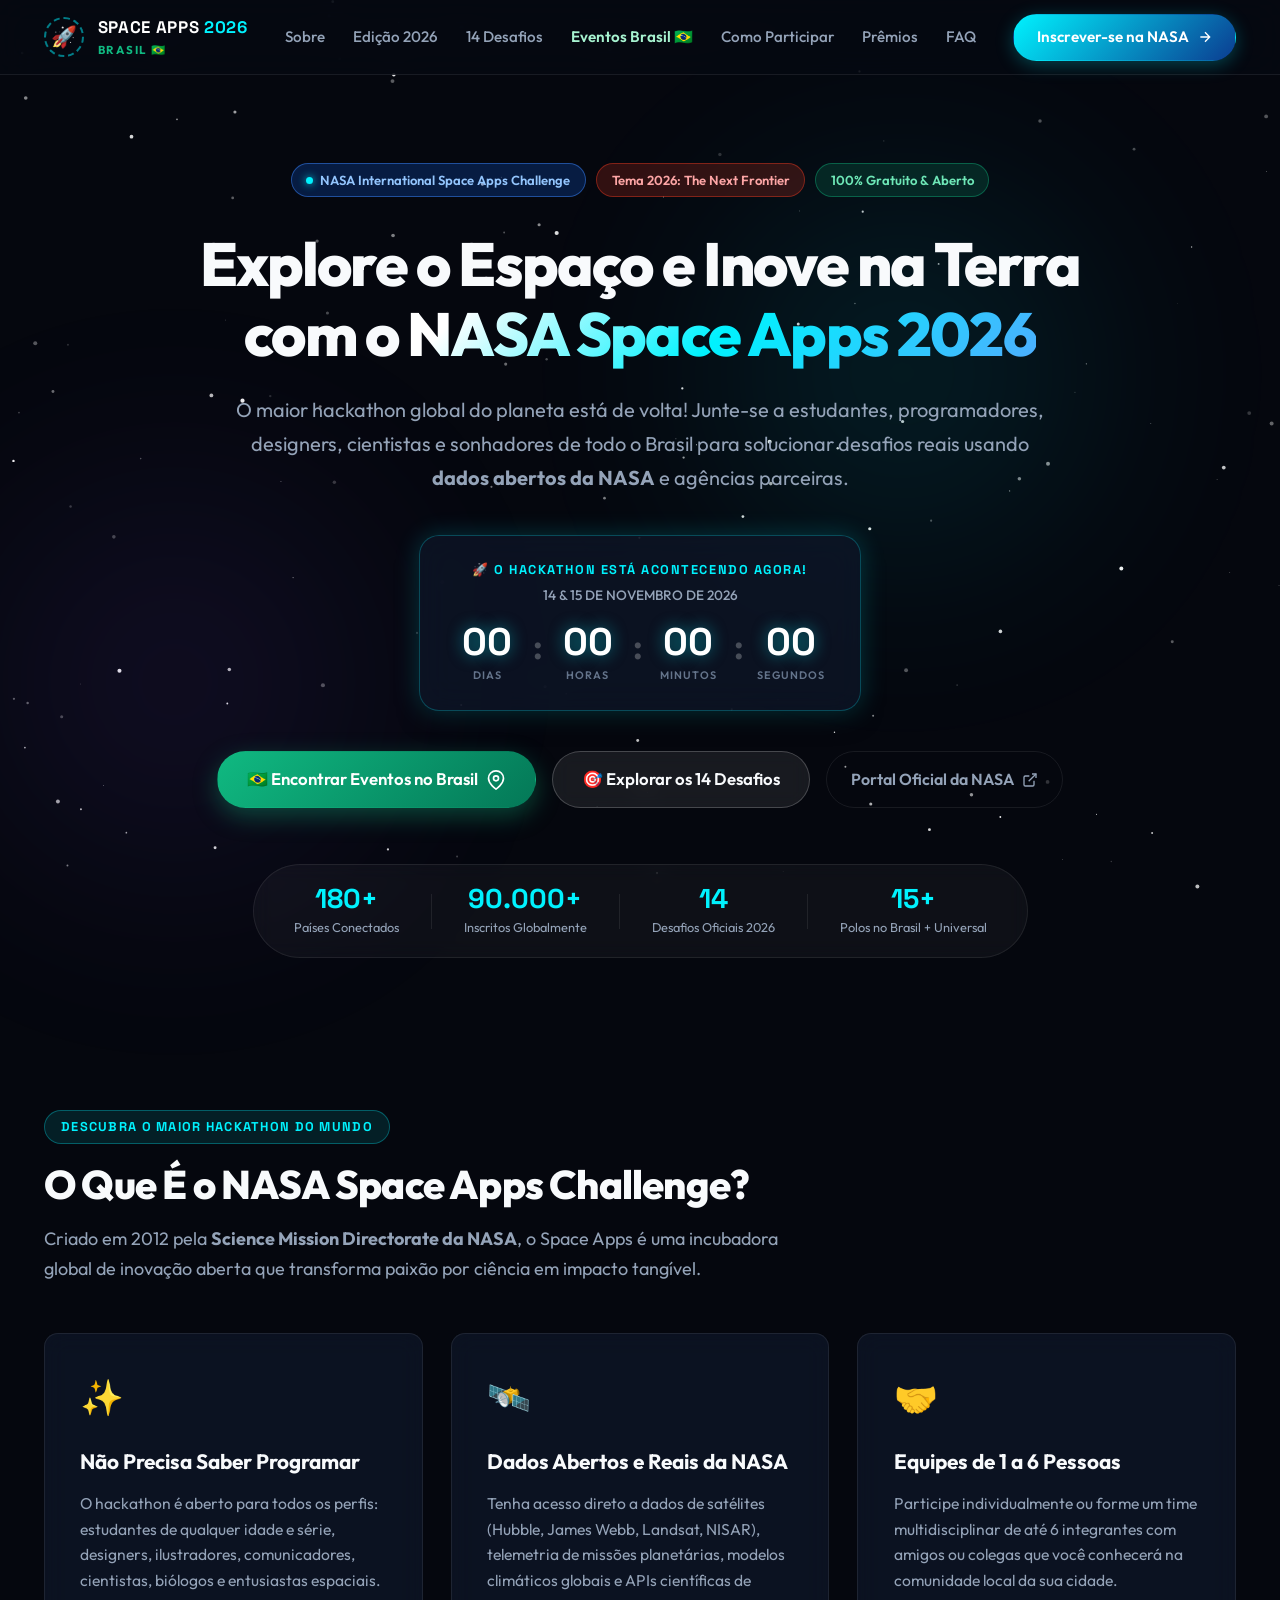
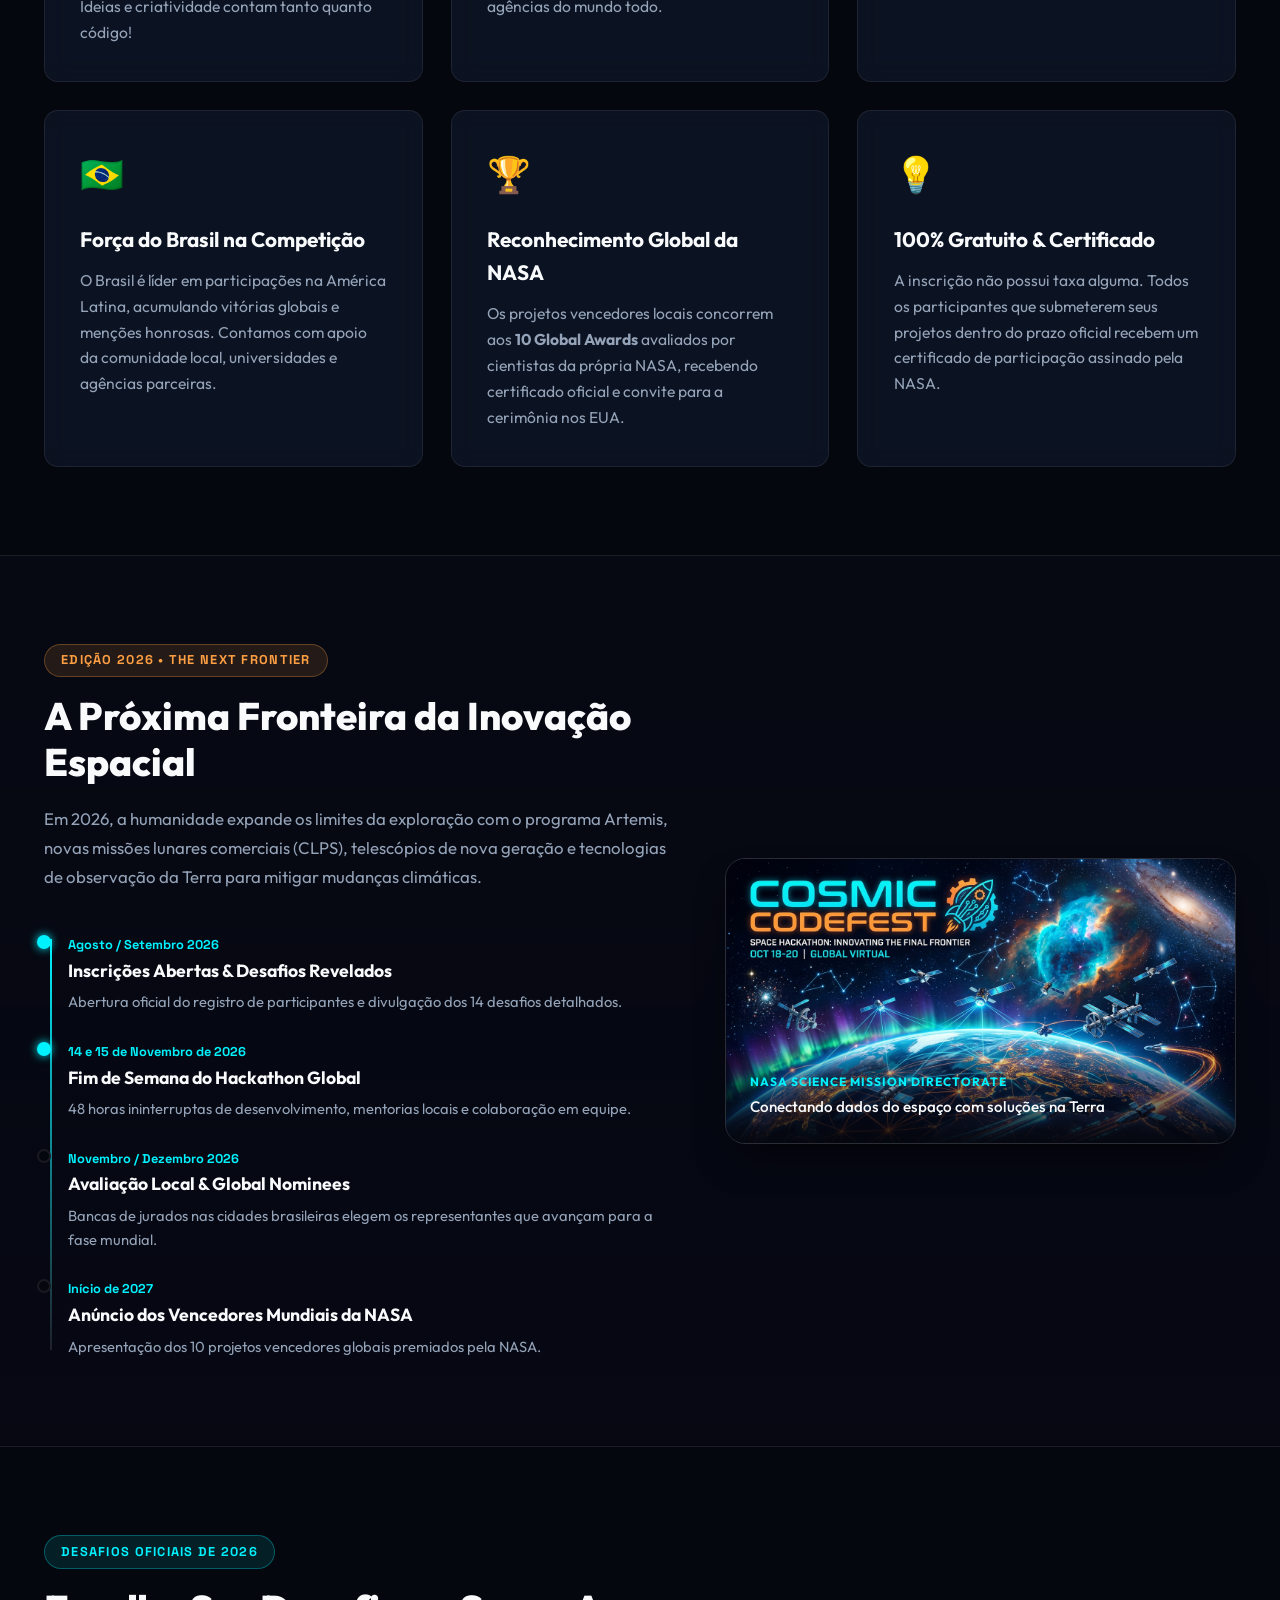
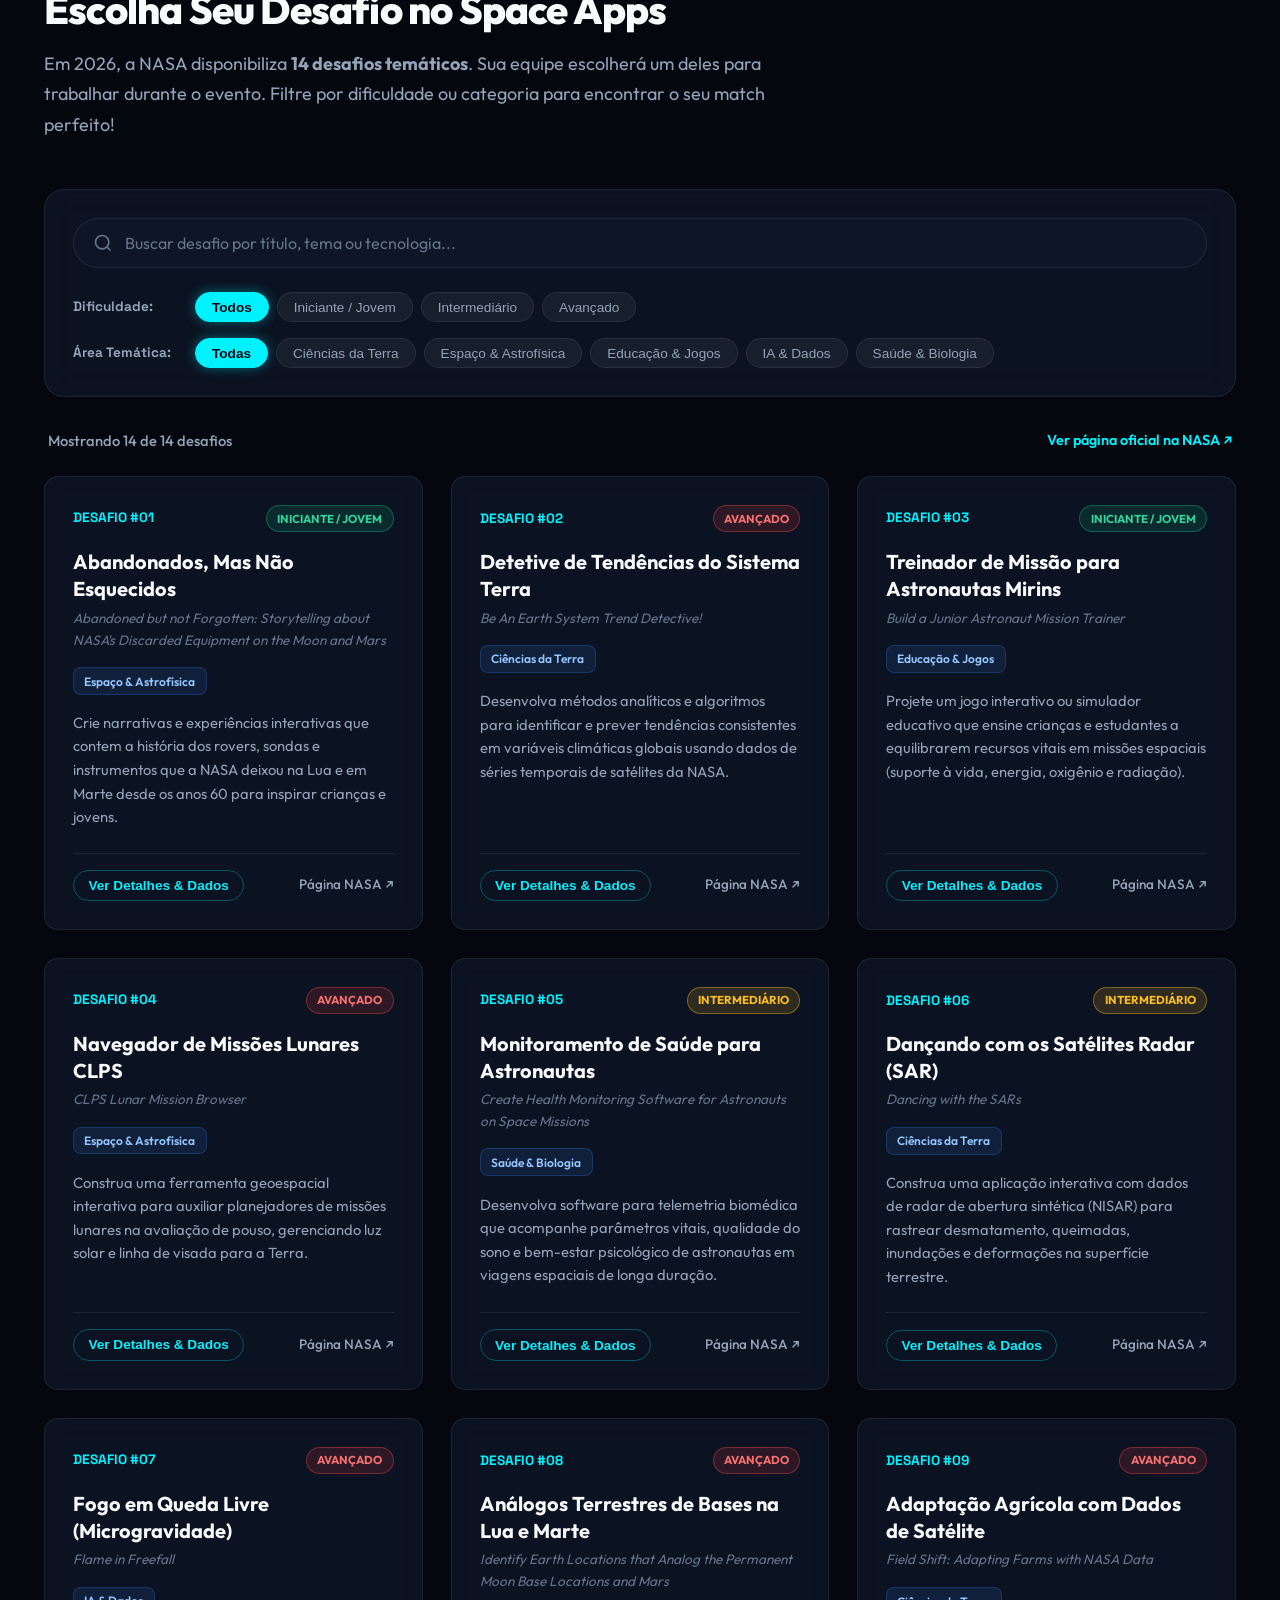
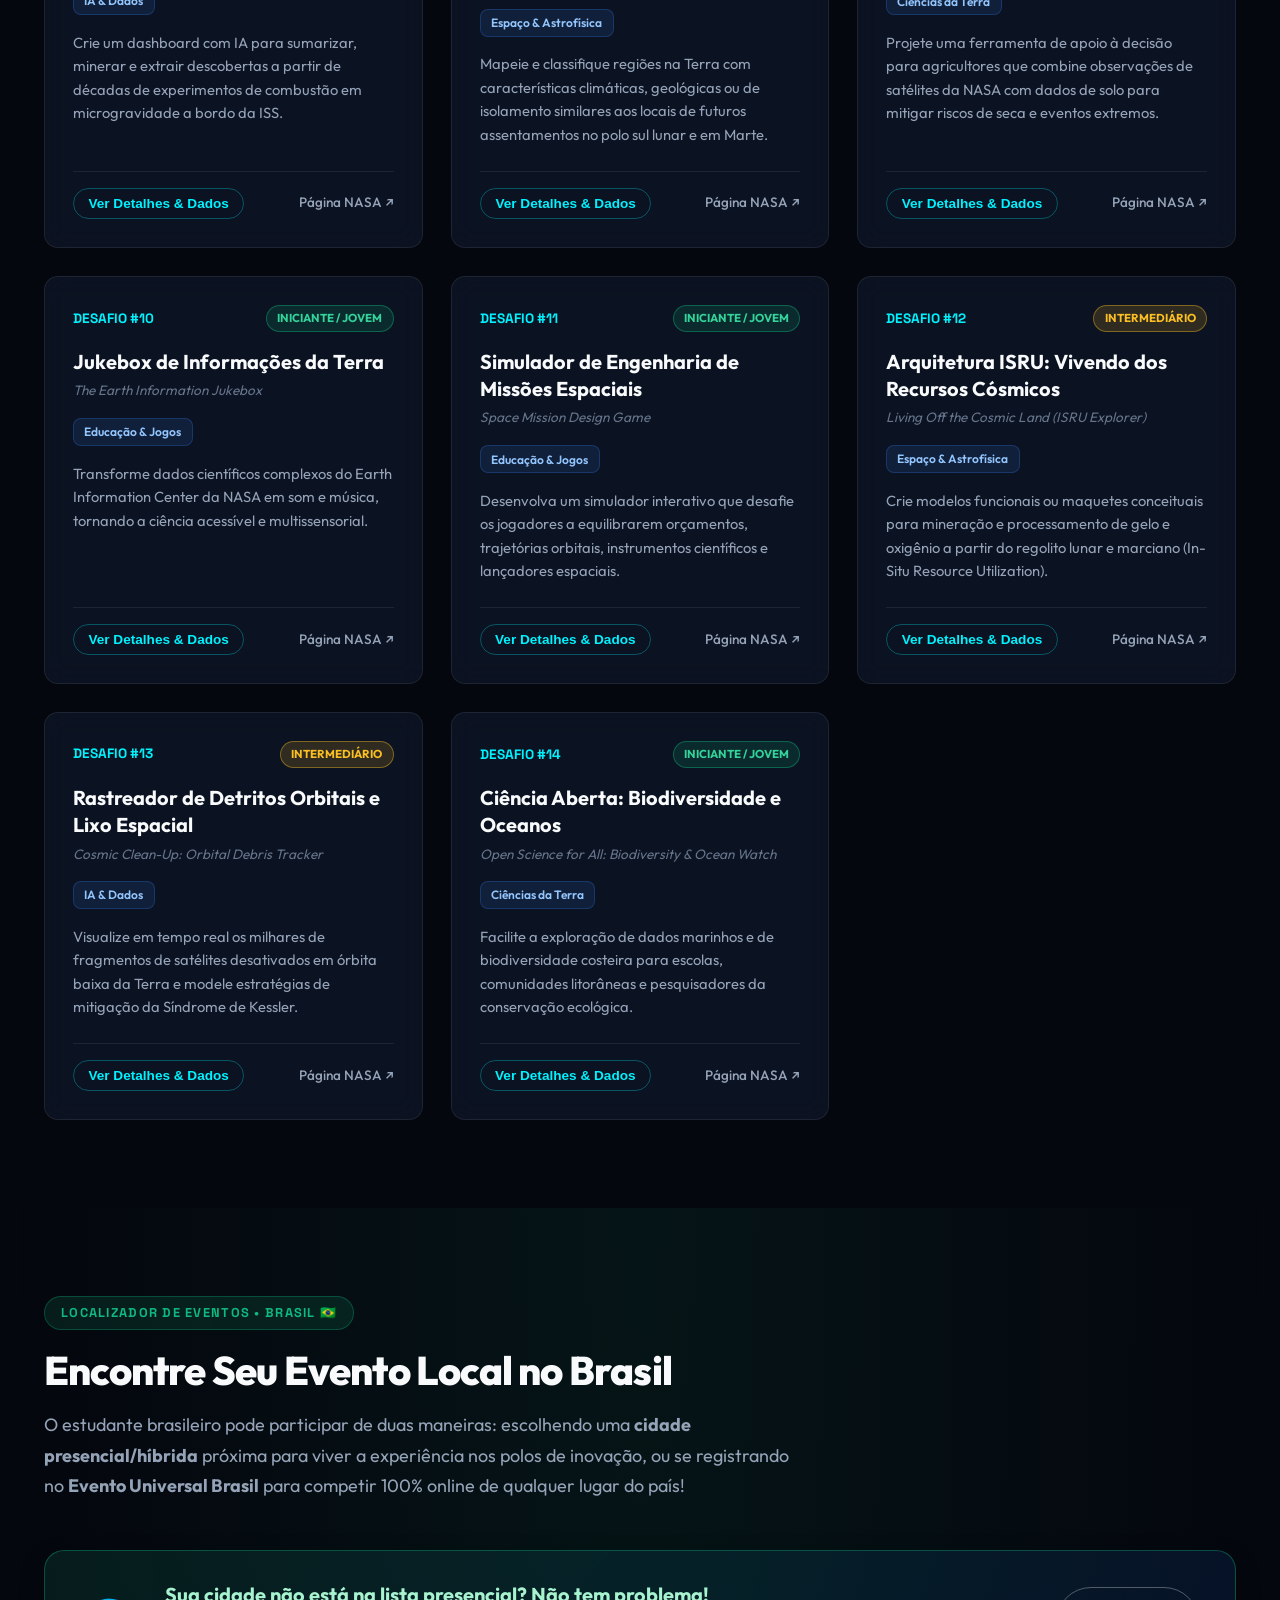
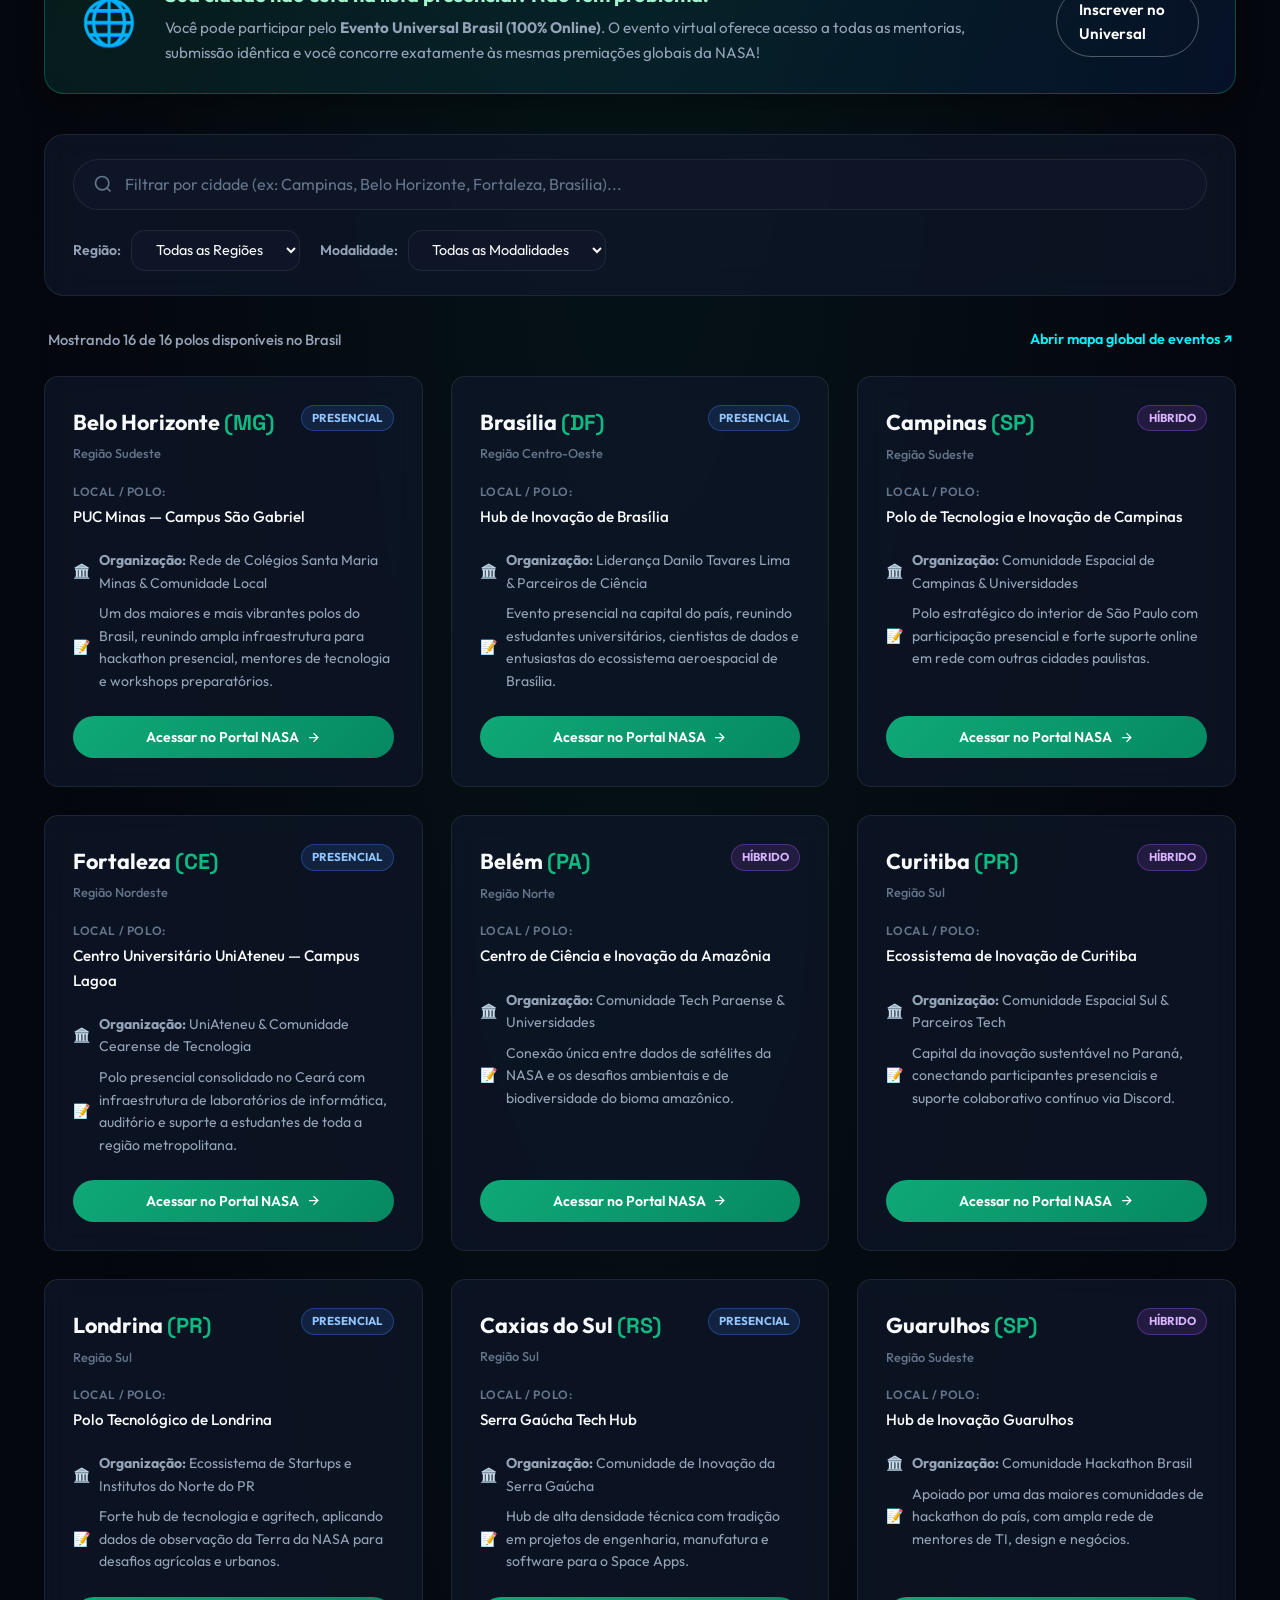
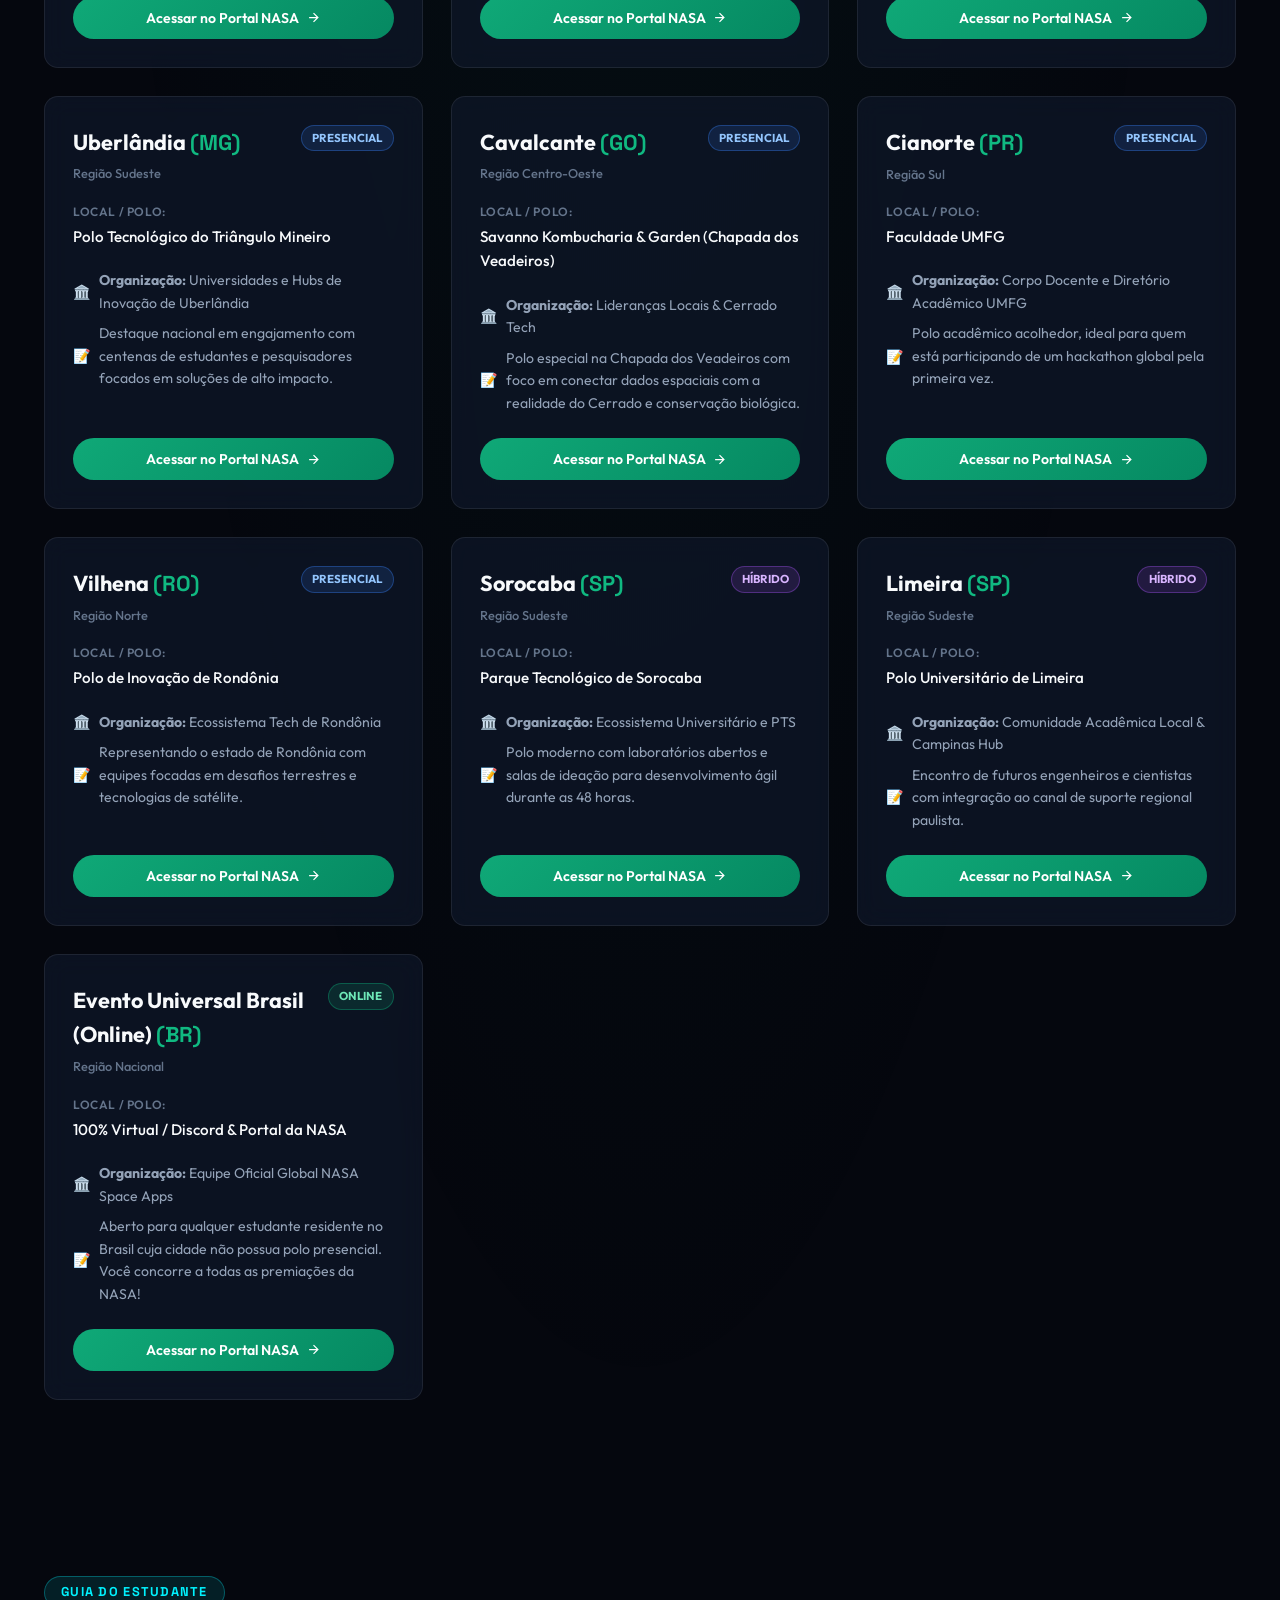
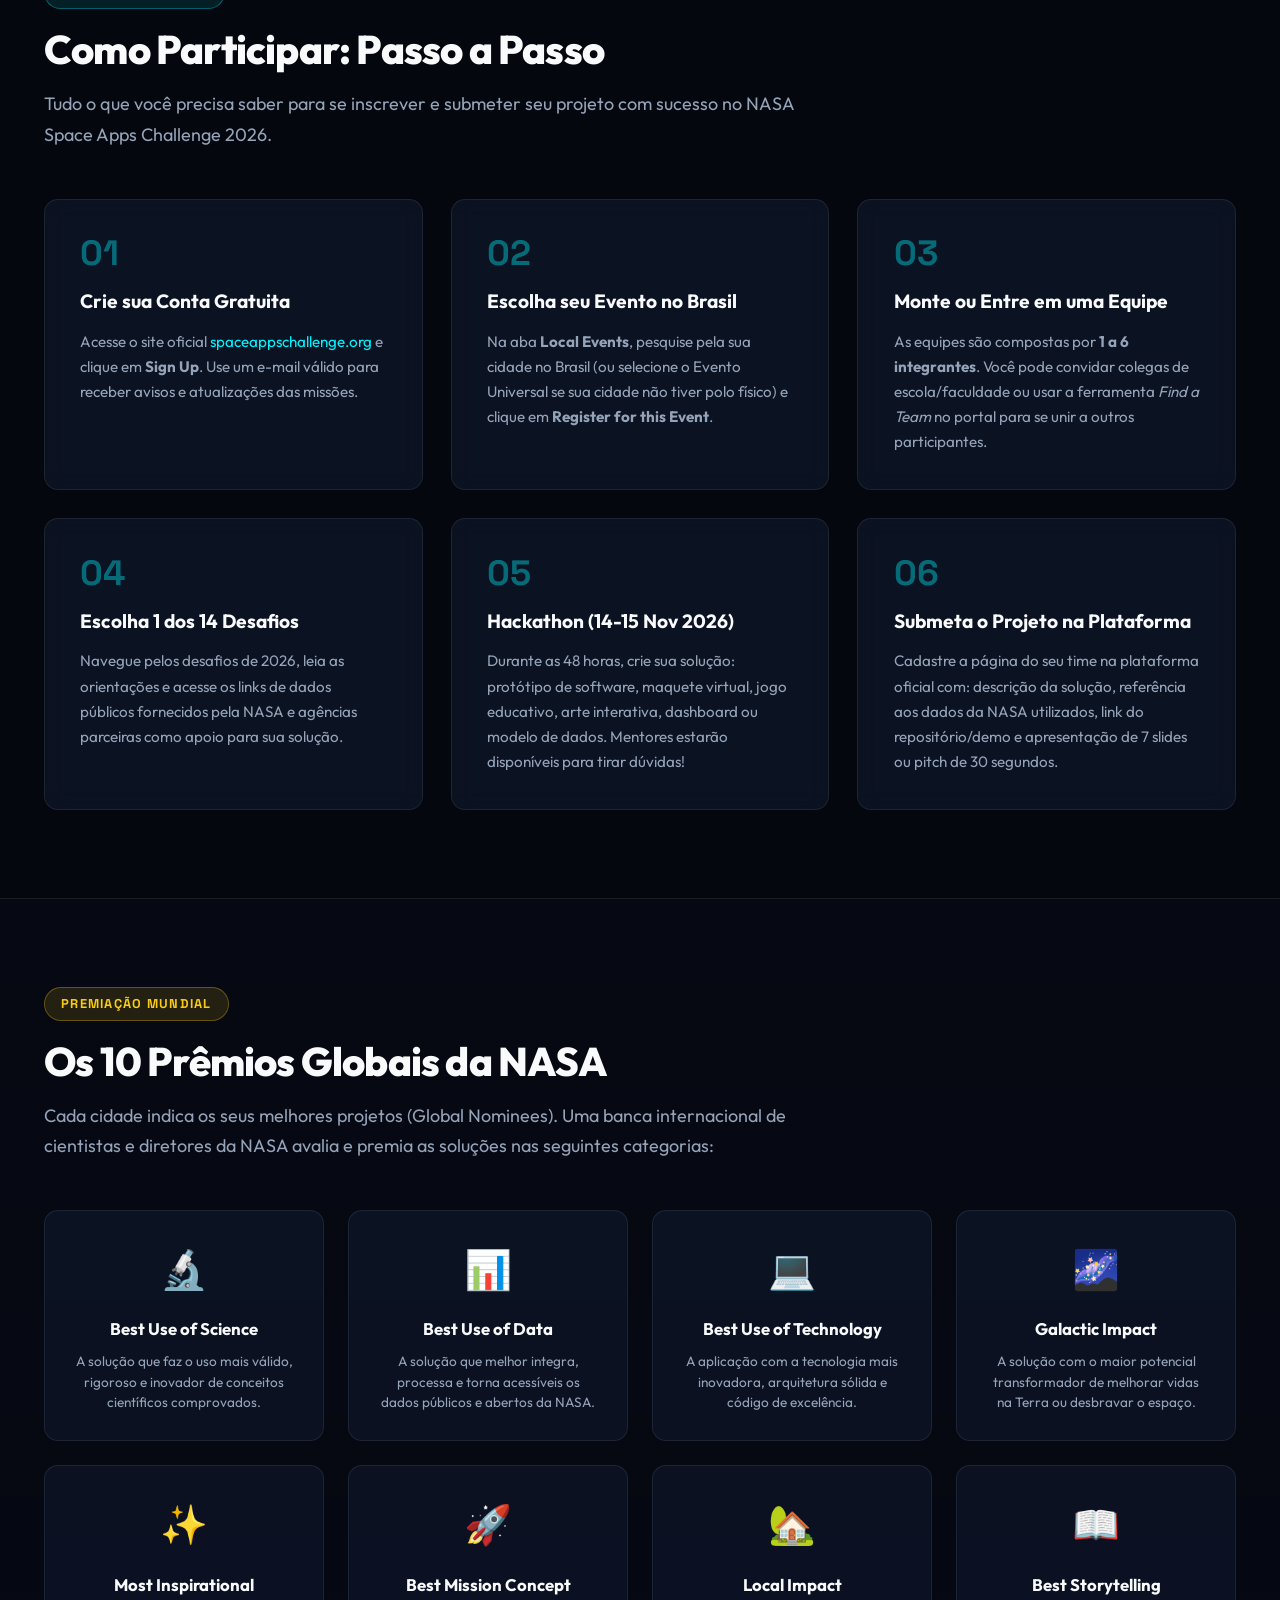
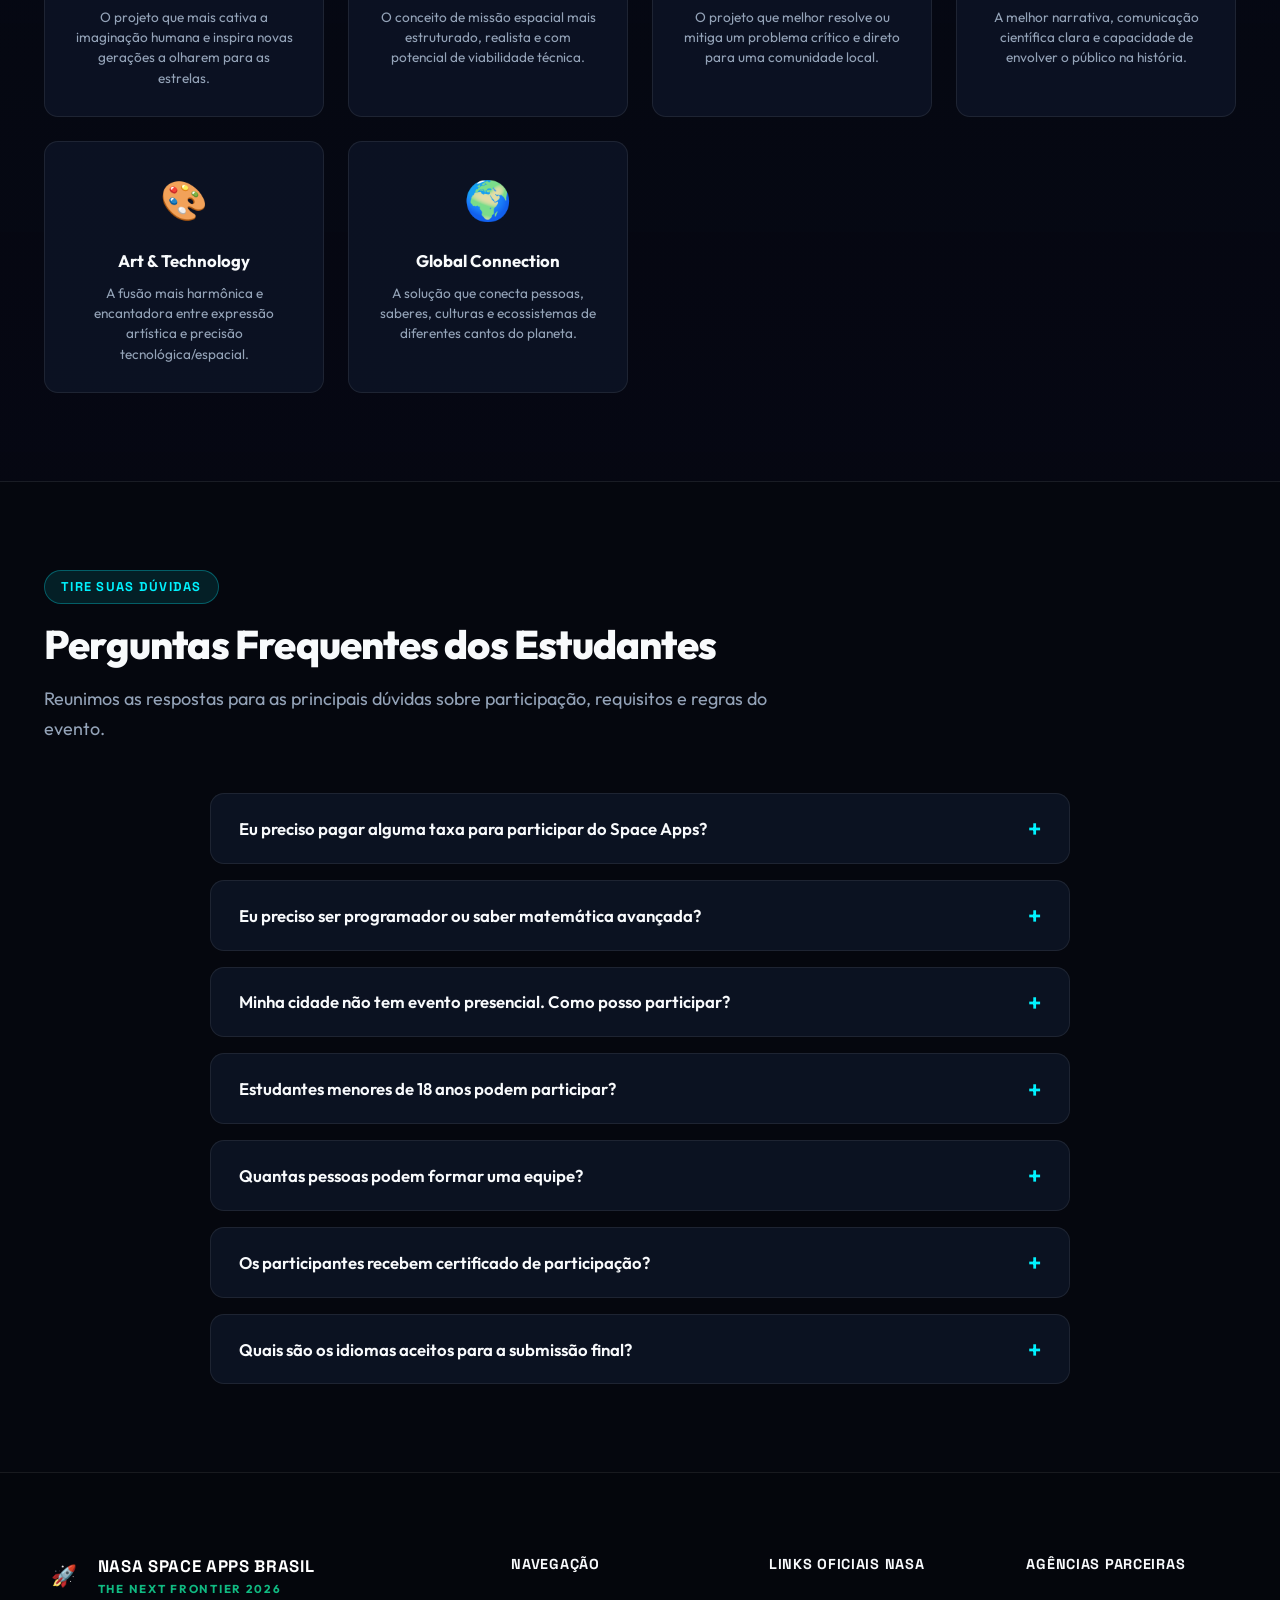
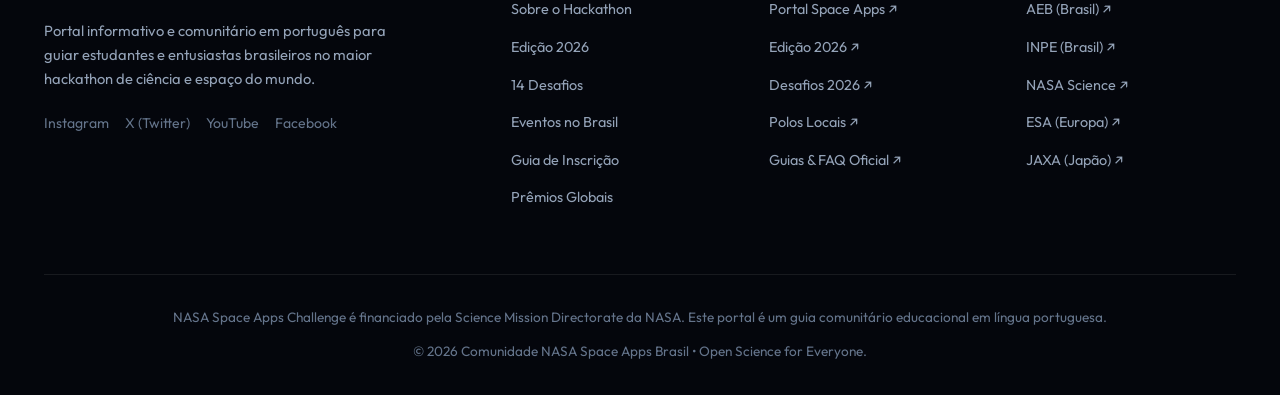
==== index.html @ cda31caf "feat: site e readme completo do NASA Space Apps 2026 Brasil" ====
<!DOCTYPE html>
<html lang="pt-BR">
<head>
  <meta charset="UTF-8">
  <meta name="viewport" content="width=device-width, initial-scale=1.0">
  
  <!-- SEO Primary Meta Tags -->
  <title>NASA Space Apps Challenge 2026 Brasil • O Maior Hackathon Global</title>
  <meta name="title" content="NASA Space Apps Challenge 2026 Brasil • O Maior Hackathon Global">
  <meta name="description" content="Guia completo em português sobre o NASA Space Apps Challenge 2026: conheça os 14 desafios oficiais, encontre eventos locais no Brasil e aprenda como participar gratuitamente.">
  <meta name="keywords" content="NASA Space Apps Challenge 2026, Hackathon NASA Brasil, Desafios NASA 2026, Eventos Locais Brasil NASA, Como participar NASA Space Apps, Ciência Espacial, Hackathon gratuito">
  <meta name="author" content="Comunidade NASA Space Apps Brasil">
  <meta name="robots" content="index, follow">

  <!-- Open Graph / Facebook / WhatsApp -->
  <meta property="og:type" content="website">
  <meta property="og:url" content="https://tiovene.github.io/nasa-spaceapps/">
  <meta property="og:title" content="NASA Space Apps Challenge 2026 Brasil • Guia & Localizador de Eventos">
  <meta property="og:description" content="Explore a edição 2026 do maior hackathon do mundo. Veja os 14 desafios oficiais e encontre polos locais e virtuais em todo o Brasil.">
  <meta property="og:image" content="assets/hero-banner.jpg">

  <!-- Twitter -->
  <meta property="twitter:card" content="summary_large_image">
  <meta property="twitter:title" content="NASA Space Apps Challenge 2026 Brasil • Guia & Eventos">
  <meta property="twitter:description" content="Guia definitivo em português para estudantes e inovadores participarem do NASA Space Apps 2026 no Brasil.">
  <meta property="twitter:image" content="assets/hero-banner.jpg">

  <link rel="icon" href="https://assets.spaceappschallenge.org/media/images/favicon2x.2e16d0ba.fill-192x192.png" type="image/png">
  
  <!-- Google Fonts: Space Grotesk & Outfit -->
  <link rel="preconnect" href="https://fonts.googleapis.com">
  <link rel="preconnect" href="https://fonts.gstatic.com" crossorigin>
  <link href="https://fonts.googleapis.com/css2?family=Outfit:wght@300;400;500;600;700;800;900&family=Space+Grotesk:wght@400;500;600;700&display=swap" rel="stylesheet">
  
  <link rel="stylesheet" href="styles.css">
</head>
<body>
  <!-- Canvas de Estrelas Animadas -->
  <canvas id="space-canvas" aria-hidden="true"></canvas>

  <!-- Navbar Fixa com Glassmorphism -->
  <header class="site-header" id="navbar">
    <div class="nav-container">
      <a href="#hero" class="brand-link" id="brand-logo" aria-label="Voltar ao início">
        <div class="logo-symbol">
          <span class="pulsing-orbit"></span>
          <span class="core-planet">🚀</span>
        </div>
        <div class="brand-text">
          <span class="brand-title">SPACE APPS <span class="highlight">2026</span></span>
          <span class="brand-subtitle">BRASIL 🇧🇷</span>
        </div>
      </a>

      <nav class="nav-links" id="desktop-menu" aria-label="Navegação Principal">
        <a href="#sobre" class="nav-item">Sobre</a>
        <a href="#edicao-2026" class="nav-item">Edição 2026</a>
        <a href="#desafios" class="nav-item">14 Desafios</a>
        <a href="#eventos-brasil" class="nav-item highlight-nav">Eventos Brasil 🇧🇷</a>
        <a href="#como-participar" class="nav-item">Como Participar</a>
        <a href="#premios" class="nav-item">Prêmios</a>
        <a href="#faq" class="nav-item">FAQ</a>
      </nav>

      <div class="header-actions">
        <a href="https://www.spaceappschallenge.org/2026/" target="_blank" rel="noopener noreferrer" class="btn btn-primary" id="btn-header-register">
          <span>Inscrever-se na NASA</span>
          <svg class="icon-arrow" width="16" height="16" viewBox="0 0 24 24" fill="none" stroke="currentColor" stroke-width="2"><path d="M5 12h14M12 5l7 7-7 7"/></svg>
        </a>
        <button class="mobile-toggle" id="btn-mobile-toggle" aria-label="Abrir menu de navegação" aria-expanded="false">
          <span class="bar"></span>
          <span class="bar"></span>
          <span class="bar"></span>
        </button>
      </div>
    </div>
  </header>

  <!-- Mobile Menu Drawer -->
  <div class="mobile-drawer" id="mobile-drawer" aria-hidden="true">
    <nav class="mobile-nav">
      <a href="#sobre" class="mobile-nav-link">Sobre o Evento</a>
      <a href="#edicao-2026" class="mobile-nav-link">Edição 2026</a>
      <a href="#desafios" class="mobile-nav-link">14 Desafios Oficiais</a>
      <a href="#eventos-brasil" class="mobile-nav-link">Eventos no Brasil 🇧🇷</a>
      <a href="#como-participar" class="mobile-nav-link">Passo a Passo de Inscrição</a>
      <a href="#premios" class="mobile-nav-link">10 Prêmios Globais</a>
      <a href="#faq" class="mobile-nav-link">Dúvidas Frequentes (FAQ)</a>
      <a href="https://www.spaceappschallenge.org/2026/" target="_blank" rel="noopener noreferrer" class="btn btn-primary w-full">Inscrição Oficial NASA</a>
    </nav>
  </div>

  <main id="main-content">
    <!-- Hero Section -->
    <section class="hero-section" id="hero">
      <div class="glow-orb orb-1"></div>
      <div class="glow-orb orb-2"></div>
      
      <div class="container hero-content">
        <div class="hero-badges">
          <span class="pill pill-nasa">
            <span class="pill-dot"></span> NASA International Space Apps Challenge
          </span>
          <span class="pill pill-theme">Tema 2026: The Next Frontier</span>
          <span class="pill pill-free">100% Gratuito & Aberto</span>
        </div>

        <h1 class="hero-title">
          Explore o Espaço e Inove na Terra com o <span class="gradient-text">NASA Space Apps 2026</span>
        </h1>

        <p class="hero-description">
          O maior hackathon global do planeta está de volta! Junte-se a estudantes, programadores, designers, cientistas e sonhadores de todo o Brasil para solucionar desafios reais usando <strong>dados abertos da NASA</strong> e agências parceiras.
        </p>

        <!-- Contador Regressivo ao Vivo -->
        <div class="countdown-card" id="countdown-card" role="region" aria-label="Contagem regressiva para o Hackathon">
          <div class="countdown-header">
            <span class="countdown-label">⏱️ CONTAGEM REGRESSIVA PARA O HACKATHON GLOBAL</span>
            <span class="countdown-date">14 & 15 DE NOVEMBRO DE 2026</span>
          </div>
          <div class="countdown-grid">
            <div class="countdown-item">
              <span class="countdown-number" id="days">--</span>
              <span class="countdown-unit">DIAS</span>
            </div>
            <div class="countdown-sep">:</div>
            <div class="countdown-item">
              <span class="countdown-number" id="hours">--</span>
              <span class="countdown-unit">HORAS</span>
            </div>
            <div class="countdown-sep">:</div>
            <div class="countdown-item">
              <span class="countdown-number" id="minutes">--</span>
              <span class="countdown-unit">MINUTOS</span>
            </div>
            <div class="countdown-sep">:</div>
            <div class="countdown-item">
              <span class="countdown-number" id="seconds">--</span>
              <span class="countdown-unit">SEGUNDOS</span>
            </div>
          </div>
        </div>

        <div class="hero-cta-group">
          <a href="#eventos-brasil" class="btn btn-hero-primary" id="btn-hero-find-brasil">
            <span>🇧🇷 Encontrar Eventos no Brasil</span>
            <svg width="20" height="20" viewBox="0 0 24 24" fill="none" stroke="currentColor" stroke-width="2"><path d="M21 10c0 7-9 13-9 13s-9-6-9-13a9 9 0 0 1 18 0z"/><circle cx="12" cy="10" r="3"/></svg>
          </a>
          <a href="#desafios" class="btn btn-hero-secondary" id="btn-hero-explore-challenges">
            <span>🎯 Explorar os 14 Desafios</span>
          </a>
          <a href="https://www.spaceappschallenge.org/2026/" target="_blank" rel="noopener noreferrer" class="btn btn-hero-ghost" id="btn-hero-official-site">
            <span>Portal Oficial da NASA</span>
            <svg width="16" height="16" viewBox="0 0 24 24" fill="none" stroke="currentColor" stroke-width="2"><path d="M18 13v6a2 2 0 0 1-2 2H5a2 2 0 0 1-2-2V8a2 2 0 0 1 2-2h6"/><polyline points="15 3 21 3 21 9"/><line x1="10" y1="14" x2="21" y2="3"/></svg>
          </a>
        </div>

        <div class="hero-stats">
          <div class="stat-item">
            <span class="stat-number">180+</span>
            <span class="stat-text">Países Conectados</span>
          </div>
          <div class="stat-divider"></div>
          <div class="stat-item">
            <span class="stat-number">90.000+</span>
            <span class="stat-text">Inscritos Globalmente</span>
          </div>
          <div class="stat-divider"></div>
          <div class="stat-item">
            <span class="stat-number">14</span>
            <span class="stat-text">Desafios Oficiais 2026</span>
          </div>
          <div class="stat-divider"></div>
          <div class="stat-item">
            <span class="stat-number">15+</span>
            <span class="stat-text">Polos no Brasil + Universal</span>
          </div>
        </div>
      </div>
    </section>

    <!-- Seção: O que é o Space Apps -->
    <section class="section" id="sobre">
      <div class="container">
        <div class="section-badge">DESCUBRA O MAIOR HACKATHON DO MUNDO</div>
        <h2 class="section-title">O Que É o NASA Space Apps Challenge?</h2>
        <p class="section-subtitle">
          Criado em 2012 pela <strong>Science Mission Directorate da NASA</strong>, o Space Apps é uma incubadora global de inovação aberta que transforma paixão por ciência em impacto tangível.
        </p>

        <div class="cards-grid-3">
          <div class="feature-card">
            <div class="feature-icon">✨</div>
            <h3 class="feature-title">Não Precisa Saber Programar</h3>
            <p class="feature-desc">
              O hackathon é aberto para todos os perfis: estudantes de qualquer idade e série, designers, ilustradores, comunicadores, cientistas, biólogos e entusiastas espaciais. Ideias e criatividade contam tanto quanto código!
            </p>
          </div>

          <div class="feature-card">
            <div class="feature-icon">🛰️</div>
            <h3 class="feature-title">Dados Abertos e Reais da NASA</h3>
            <p class="feature-desc">
              Tenha acesso direto a dados de satélites (Hubble, James Webb, Landsat, NISAR), telemetria de missões planetárias, modelos climáticos globais e APIs científicas de agências do mundo todo.
            </p>
          </div>

          <div class="feature-card">
            <div class="feature-icon">🤝</div>
            <h3 class="feature-title">Equipes de 1 a 6 Pessoas</h3>
            <p class="feature-desc">
              Participe individualmente ou forme um time multidisciplinar de até 6 integrantes com amigos ou colegas que você conhecerá na comunidade local da sua cidade.
            </p>
          </div>

          <div class="feature-card">
            <div class="feature-icon">🇧🇷</div>
            <h3 class="feature-title">Força do Brasil na Competição</h3>
            <p class="feature-desc">
              O Brasil é líder em participações na América Latina, acumulando vitórias globais e menções honrosas. Contamos com apoio da comunidade local, universidades e agências parceiras.
            </p>
          </div>

          <div class="feature-card">
            <div class="feature-icon">🏆</div>
            <h3 class="feature-title">Reconhecimento Global da NASA</h3>
            <p class="feature-desc">
              Os projetos vencedores locais concorrem aos <strong>10 Global Awards</strong> avaliados por cientistas da própria NASA, recebendo certificado oficial e convite para a cerimônia nos EUA.
            </p>
          </div>

          <div class="feature-card">
            <div class="feature-icon">💡</div>
            <h3 class="feature-title">100% Gratuito & Certificado</h3>
            <p class="feature-desc">
              A inscrição não possui taxa alguma. Todos os participantes que submeterem seus projetos dentro do prazo oficial recebem um certificado de participação assinado pela NASA.
            </p>
          </div>
        </div>
      </div>
    </section>

    <!-- Seção: Edição 2026 -->
    <section class="section section-dark" id="edicao-2026">
      <div class="container">
        <div class="edition-banner">
          <div class="edition-info">
            <div class="section-badge badge-orange">EDIÇÃO 2026 • THE NEXT FRONTIER</div>
            <h2 class="edition-title">A Próxima Fronteira da Inovação Espacial</h2>
            <p class="edition-text">
              Em 2026, a humanidade expande os limites da exploração com o programa Artemis, novas missões lunares comerciais (CLPS), telescópios de nova geração e tecnologias de observação da Terra para mitigar mudanças climáticas.
            </p>

            <div class="timeline-container">
              <div class="timeline-step">
                <div class="step-dot active"></div>
                <div class="step-content">
                  <span class="step-date">Agosto / Setembro 2026</span>
                  <h4 class="step-title">Inscrições Abertas & Desafios Revelados</h4>
                  <p class="step-desc">Abertura oficial do registro de participantes e divulgação dos 14 desafios detalhados.</p>
                </div>
              </div>

              <div class="timeline-step">
                <div class="step-dot active"></div>
                <div class="step-content">
                  <span class="step-date">14 e 15 de Novembro de 2026</span>
                  <h4 class="step-title">Fim de Semana do Hackathon Global</h4>
                  <p class="step-desc">48 horas ininterruptas de desenvolvimento, mentorias locais e colaboração em equipe.</p>
                </div>
              </div>

              <div class="timeline-step">
                <div class="step-dot"></div>
                <div class="step-content">
                  <span class="step-date">Novembro / Dezembro 2026</span>
                  <h4 class="step-title">Avaliação Local & Global Nominees</h4>
                  <p class="step-desc">Bancas de jurados nas cidades brasileiras elegem os representantes que avançam para a fase mundial.</p>
                </div>
              </div>

              <div class="timeline-step">
                <div class="step-dot"></div>
                <div class="step-content">
                  <span class="step-date">Início de 2027</span>
                  <h4 class="step-title">Anúncio dos Vencedores Mundiais da NASA</h4>
                  <p class="step-desc">Apresentação dos 10 projetos vencedores globais premiados pela NASA.</p>
                </div>
              </div>
            </div>
          </div>

          <div class="edition-card-media">
            <div class="media-frame">
              <img src="assets/hero-banner.jpg" alt="Ilustração do Hackathon Espacial 2026" class="edition-img" loading="lazy">
              <div class="media-overlay">
                <span class="media-tag">NASA Science Mission Directorate</span>
                <span class="media-caption">Conectando dados do espaço com soluções na Terra</span>
              </div>
            </div>
          </div>
        </div>
      </div>
    </section>

    <!-- Seção: 14 Desafios de 2026 -->
    <section class="section" id="desafios">
      <div class="container">
        <div class="section-badge">DESAFIOS OFICIAIS DE 2026</div>
        <h2 class="section-title">Escolha Seu Desafio no Space Apps</h2>
        <p class="section-subtitle">
          Em 2026, a NASA disponibiliza <strong>14 desafios temáticos</strong>. Sua equipe escolherá um deles para trabalhar durante o evento. Filtre por dificuldade ou categoria para encontrar o seu match perfeito!
        </p>

        <!-- Filtros dos Desafios -->
        <div class="filters-container">
          <div class="search-box">
            <svg class="search-icon" width="20" height="20" viewBox="0 0 24 24" fill="none" stroke="currentColor" stroke-width="2"><circle cx="11" cy="11" r="8"/><line x1="21" y1="21" x2="16.65" y2="16.65"/></svg>
            <input type="text" id="challenge-search" placeholder="Buscar desafio por título, tema ou tecnologia..." aria-label="Buscar desafio">
            <button class="clear-search-btn" id="clear-challenge-search" style="display:none;" aria-label="Limpar busca">×</button>
          </div>

          <div class="filter-groups">
            <div class="filter-group">
              <span class="filter-label">Dificuldade:</span>
              <div class="filter-pills" id="challenge-level-filters">
                <button class="pill-btn active" data-level="all">Todos</button>
                <button class="pill-btn" data-level="Iniciante / Jovem">Iniciante / Jovem</button>
                <button class="pill-btn" data-level="Intermediário">Intermediário</button>
                <button class="pill-btn" data-level="Avançado">Avançado</button>
              </div>
            </div>

            <div class="filter-group">
              <span class="filter-label">Área Temática:</span>
              <div class="filter-pills" id="challenge-category-filters">
                <button class="pill-btn active" data-category="all">Todas</button>
                <button class="pill-btn" data-category="Ciências da Terra">Ciências da Terra</button>
                <button class="pill-btn" data-category="Espaço & Astrofísica">Espaço & Astrofísica</button>
                <button class="pill-btn" data-category="Educação & Jogos">Educação & Jogos</button>
                <button class="pill-btn" data-category="IA & Dados">IA & Dados</button>
                <button class="pill-btn" data-category="Saúde & Biologia">Saúde & Biologia</button>
              </div>
            </div>
          </div>
        </div>

        <div class="results-header">
          <span class="results-counter" id="challenges-count">Mostrando 14 de 14 desafios</span>
          <a href="https://www.spaceappschallenge.org/2026/challenges/" target="_blank" rel="noopener noreferrer" class="link-external">
            Ver página oficial na NASA ↗
          </a>
        </div>

        <!-- Grid de Desafios -->
        <div class="challenges-grid" id="challenges-container">
          <!-- Cards gerados dinamicamente via JS -->
        </div>
      </div>
    </section>

    <!-- Seção Destaque: Localizador de Eventos no Brasil -->
    <section class="section section-brasil" id="eventos-brasil">
      <div class="container">
        <div class="brasil-header">
          <div class="section-badge badge-green">LOCALIZADOR DE EVENTOS • BRASIL 🇧🇷</div>
          <h2 class="section-title">Encontre Seu Evento Local no Brasil</h2>
          <p class="section-subtitle">
            O estudante brasileiro pode participar de duas maneiras: escolhendo uma <strong>cidade presencial/híbrida</strong> próxima para viver a experiência nos polos de inovação, ou se registrando no <strong>Evento Universal Brasil</strong> para competir 100% online de qualquer lugar do país!
          </p>
        </div>

        <!-- Banner Explicativo Universal -->
        <div class="universal-alert-box">
          <div class="alert-icon">🌐</div>
          <div class="alert-content">
            <h4 class="alert-title">Sua cidade não está na lista presencial? Não tem problema!</h4>
            <p class="alert-desc">
              Você pode participar pelo <strong>Evento Universal Brasil (100% Online)</strong>. O evento virtual oferece acesso a todas as mentorias, submissão idêntica e você concorre exatamente às mesmas premiações globais da NASA!
            </p>
          </div>
          <a href="https://www.spaceappschallenge.org/2026/local-events/" target="_blank" rel="noopener noreferrer" class="btn btn-outline-white">
            Inscrever no Universal
          </a>
        </div>

        <!-- Filtros dos Eventos Brasileiros -->
        <div class="events-filter-bar">
          <div class="search-box">
            <svg class="search-icon" width="20" height="20" viewBox="0 0 24 24" fill="none" stroke="currentColor" stroke-width="2"><circle cx="11" cy="11" r="8"/><line x1="21" y1="21" x2="16.65" y2="16.65"/></svg>
            <input type="text" id="event-search" placeholder="Filtrar por cidade (ex: Campinas, Belo Horizonte, Fortaleza, Brasília)..." aria-label="Filtrar evento por cidade ou estado">
            <button class="clear-search-btn" id="clear-event-search" style="display:none;" aria-label="Limpar busca">×</button>
          </div>

          <div class="event-filter-controls">
            <div class="filter-item">
              <label for="region-select">Região:</label>
              <select id="region-select" class="custom-select" aria-label="Filtrar por região">
                <option value="all">Todas as Regiões</option>
                <option value="Sudeste">Sudeste</option>
                <option value="Sul">Sul</option>
                <option value="Centro-Oeste">Centro-Oeste</option>
                <option value="Nordeste">Nordeste</option>
                <option value="Norte">Norte</option>
                <option value="Nacional">Nacional / Online</option>
              </select>
            </div>

            <div class="filter-item">
              <label for="modality-select">Modalidade:</label>
              <select id="modality-select" class="custom-select" aria-label="Filtrar por modalidade">
                <option value="all">Todas as Modalidades</option>
                <option value="Presencial">Presencial</option>
                <option value="Híbrido">Híbrido</option>
                <option value="Online">100% Online</option>
              </select>
            </div>
          </div>
        </div>

        <div class="results-header">
          <span class="results-counter" id="events-count">Mostrando 16 polos disponíveis no Brasil</span>
          <a href="https://www.spaceappschallenge.org/2026/local-events/" target="_blank" rel="noopener noreferrer" class="link-external">
            Abrir mapa global de eventos ↗
          </a>
        </div>

        <!-- Grid de Polos no Brasil -->
        <div class="events-grid" id="events-container">
          <!-- Cards gerados dinamicamente via JS -->
        </div>
      </div>
    </section>

    <!-- Seção: Como Participar (Passo a Passo) -->
    <section class="section" id="como-participar">
      <div class="container">
        <div class="section-badge">GUIA DO ESTUDANTE</div>
        <h2 class="section-title">Como Participar: Passo a Passo</h2>
        <p class="section-subtitle">
          Tudo o que você precisa saber para se inscrever e submeter seu projeto com sucesso no NASA Space Apps Challenge 2026.
        </p>

        <div class="steps-grid">
          <div class="step-card">
            <div class="step-number">01</div>
            <h3 class="step-heading">Crie sua Conta Gratuita</h3>
            <p class="step-text">
              Acesse o site oficial <a href="https://www.spaceappschallenge.org/" target="_blank" rel="noopener noreferrer">spaceappschallenge.org</a> e clique em <strong>Sign Up</strong>. Use um e-mail válido para receber avisos e atualizações das missões.
            </p>
          </div>

          <div class="step-card">
            <div class="step-number">02</div>
            <h3 class="step-heading">Escolha seu Evento no Brasil</h3>
            <p class="step-text">
              Na aba <strong>Local Events</strong>, pesquise pela sua cidade no Brasil (ou selecione o Evento Universal se sua cidade não tiver polo físico) e clique em <strong>Register for this Event</strong>.
            </p>
          </div>

          <div class="step-card">
            <div class="step-number">03</div>
            <h3 class="step-heading">Monte ou Entre em uma Equipe</h3>
            <p class="step-text">
              As equipes são compostas por <strong>1 a 6 integrantes</strong>. Você pode convidar colegas de escola/faculdade ou usar a ferramenta <em>Find a Team</em> no portal para se unir a outros participantes.
            </p>
          </div>

          <div class="step-card">
            <div class="step-number">04</div>
            <h3 class="step-heading">Escolha 1 dos 14 Desafios</h3>
            <p class="step-text">
              Navegue pelos desafios de 2026, leia as orientações e acesse os links de dados públicos fornecidos pela NASA e agências parceiras como apoio para sua solução.
            </p>
          </div>

          <div class="step-card">
            <div class="step-number">05</div>
            <h3 class="step-heading">Hackathon (14-15 Nov 2026)</h3>
            <p class="step-text">
              Durante as 48 horas, crie sua solução: protótipo de software, maquete virtual, jogo educativo, arte interativa, dashboard ou modelo de dados. Mentores estarão disponíveis para tirar dúvidas!
            </p>
          </div>

          <div class="step-card">
            <div class="step-number">06</div>
            <h3 class="step-heading">Submeta o Projeto na Plataforma</h3>
            <p class="step-text">
              Cadastre a página do seu time na plataforma oficial com: descrição da solução, referência aos dados da NASA utilizados, link do repositório/demo e apresentação de 7 slides ou pitch de 30 segundos.
            </p>
          </div>
        </div>
      </div>
    </section>

    <!-- Seção: Os 10 Prêmios Globais -->
    <section class="section section-dark" id="premios">
      <div class="container">
        <div class="section-badge badge-yellow">PREMIAÇÃO MUNDIAL</div>
        <h2 class="section-title">Os 10 Prêmios Globais da NASA</h2>
        <p class="section-subtitle">
          Cada cidade indica os seus melhores projetos (Global Nominees). Uma banca internacional de cientistas e diretores da NASA avalia e premia as soluções nas seguintes categorias:
        </p>

        <div class="awards-grid">
          <div class="award-card">
            <div class="award-badge">🔬</div>
            <h4 class="award-name">Best Use of Science</h4>
            <p class="award-desc">A solução que faz o uso mais válido, rigoroso e inovador de conceitos científicos comprovados.</p>
          </div>

          <div class="award-card">
            <div class="award-badge">📊</div>
            <h4 class="award-name">Best Use of Data</h4>
            <p class="award-desc">A solução que melhor integra, processa e torna acessíveis os dados públicos e abertos da NASA.</p>
          </div>

          <div class="award-card">
            <div class="award-badge">💻</div>
            <h4 class="award-name">Best Use of Technology</h4>
            <p class="award-desc">A aplicação com a tecnologia mais inovadora, arquitetura sólida e código de excelência.</p>
          </div>

          <div class="award-card">
            <div class="award-badge">🌌</div>
            <h4 class="award-name">Galactic Impact</h4>
            <p class="award-desc">A solução com o maior potencial transformador de melhorar vidas na Terra ou desbravar o espaço.</p>
          </div>

          <div class="award-card">
            <div class="award-badge">✨</div>
            <h4 class="award-name">Most Inspirational</h4>
            <p class="award-desc">O projeto que mais cativa a imaginação humana e inspira novas gerações a olharem para as estrelas.</p>
          </div>

          <div class="award-card">
            <div class="award-badge">🚀</div>
            <h4 class="award-name">Best Mission Concept</h4>
            <p class="award-desc">O conceito de missão espacial mais estruturado, realista e com potencial de viabilidade técnica.</p>
          </div>

          <div class="award-card">
            <div class="award-badge">🏡</div>
            <h4 class="award-name">Local Impact</h4>
            <p class="award-desc">O projeto que melhor resolve ou mitiga um problema crítico e direto para uma comunidade local.</p>
          </div>

          <div class="award-card">
            <div class="award-badge">📖</div>
            <h4 class="award-name">Best Storytelling</h4>
            <p class="award-desc">A melhor narrativa, comunicação científica clara e capacidade de envolver o público na história.</p>
          </div>

          <div class="award-card">
            <div class="award-badge">🎨</div>
            <h4 class="award-name">Art & Technology</h4>
            <p class="award-desc">A fusão mais harmônica e encantadora entre expressão artística e precisão tecnológica/espacial.</p>
          </div>

          <div class="award-card">
            <div class="award-badge">🌍</div>
            <h4 class="award-name">Global Connection</h4>
            <p class="award-desc">A solução que conecta pessoas, saberes, culturas e ecossistemas de diferentes cantos do planeta.</p>
          </div>
        </div>
      </div>
    </section>

    <!-- Seção: Dúvidas Frequentes (FAQ) -->
    <section class="section" id="faq">
      <div class="container">
        <div class="section-badge">TIRE SUAS DÚVIDAS</div>
        <h2 class="section-title">Perguntas Frequentes dos Estudantes</h2>
        <p class="section-subtitle">
          Reunimos as respostas para as principais dúvidas sobre participação, requisitos e regras do evento.
        </p>

        <div class="faq-accordion" id="faq-accordion">
          <div class="faq-item">
            <button class="faq-question" aria-expanded="false">
              <span>Eu preciso pagar alguma taxa para participar do Space Apps?</span>
              <span class="faq-chevron">+</span>
            </button>
            <div class="faq-answer">
              <p>Não! A participação no NASA Space Apps Challenge é <strong>100% gratuita</strong> no mundo todo. Nunca pague nenhuma taxa para se inscrever ou submeter projetos.</p>
            </div>
          </div>

          <div class="faq-item">
            <button class="faq-question" aria-expanded="false">
              <span>Eu preciso ser programador ou saber matemática avançada?</span>
              <span class="faq-chevron">+</span>
            </button>
            <div class="faq-answer">
              <p>Definitivamente não! As equipes de maior sucesso são formadas por pessoas com habilidades diversas: redação, design, biologia, pedagogia, geografia, gestão, ilustração e programação. Há desafios puramente voltados para jogos, histórias, arte e propostas conceituais.</p>
            </div>
          </div>

          <div class="faq-item">
            <button class="faq-question" aria-expanded="false">
              <span>Minha cidade não tem evento presencial. Como posso participar?</span>
              <span class="faq-chevron">+</span>
            </button>
            <div class="faq-answer">
              <p>Você pode se inscrever no <strong>Evento Universal (Virtual)</strong> no portal da NASA. Todos os inscritos no evento universal têm acesso aos mesmos canais de mentoria online, submissão oficial e concorrem aos prêmios globais exatamente nas mesmas condições.</p>
            </div>
          </div>

          <div class="faq-item">
            <button class="faq-question" aria-expanded="false">
              <span>Estudantes menores de 18 anos podem participar?</span>
              <span class="faq-chevron">+</span>
            </button>
            <div class="faq-answer">
              <p>Sim! O NASA Space Apps acolhe participantes de todas as idades, desde o ensino fundamental até pós-graduação. Menores de 13 anos devem ter a conta supervisionada por um pai, responsável ou professor, conforme as diretrizes do portal da NASA.</p>
            </div>
          </div>

          <div class="faq-item">
            <button class="faq-question" aria-expanded="false">
              <span>Quantas pessoas podem formar uma equipe?</span>
              <span class="faq-chevron">+</span>
            </button>
            <div class="faq-answer">
              <p>As equipes oficiais da NASA podem ter de <strong>1 a 6 participantes</strong>. Você pode competir sozinho se preferir, mas recomendamos trabalhar em equipe de 3 a 5 membros para dividir as tarefas de pesquisa, desenvolvimento e pitch.</p>
            </div>
          </div>

          <div class="faq-item">
            <button class="faq-question" aria-expanded="false">
              <span>Os participantes recebem certificado de participação?</span>
              <span class="faq-chevron">+</span>
            </button>
            <div class="faq-answer">
              <p>Sim! Todos os participantes registrados em equipes que finalizarem e submeterem seu projeto dentro do prazo oficial do hackathon recebem um certificado digital oficial emitido pela NASA.</p>
            </div>
          </div>

          <div class="faq-item">
            <button class="faq-question" aria-expanded="false">
              <span>Quais são os idiomas aceitos para a submissão final?</span>
              <span class="faq-chevron">+</span>
            </button>
            <div class="faq-answer">
              <p>Para concorrer à avaliação global da NASA, a página do projeto, os slides ou o vídeo pitch de 30s devem ser submetidos em <strong>inglês</strong>. Durante o evento no Brasil, mentores e jurados locais apoiam equipes na tradução e estruturação do pitch.</p>
            </div>
          </div>
        </div>
      </div>
    </section>

    <!-- Modal de Detalhes do Desafio -->
    <div class="modal-backdrop" id="challenge-modal" aria-hidden="true" role="dialog" aria-labelledby="modal-title">
      <div class="modal-dialog">
        <button class="modal-close" id="modal-close-btn" aria-label="Fechar janela de detalhes">&times;</button>
        <div class="modal-body" id="modal-content">
          <!-- Conteúdo populado dinamicamente -->
        </div>
      </div>
    </div>
  </main>

  <!-- Rodapé Completo -->
  <footer class="site-footer">
    <div class="container footer-content">
      <div class="footer-top">
        <div class="footer-brand">
          <div class="brand-link">
            <div class="logo-symbol">🚀</div>
            <div class="brand-text">
              <span class="brand-title">NASA SPACE APPS BRASIL</span>
              <span class="brand-subtitle">THE NEXT FRONTIER 2026</span>
            </div>
          </div>
          <p class="footer-desc">
            Portal informativo e comunitário em português para guiar estudantes e entusiastas brasileiros no maior hackathon de ciência e espaço do mundo.
          </p>
          <div class="footer-socials">
            <a href="https://www.instagram.com/nasa_spaceapps" target="_blank" rel="noopener noreferrer" aria-label="Instagram Space Apps">Instagram</a>
            <a href="https://twitter.com/spaceapps" target="_blank" rel="noopener noreferrer" aria-label="Twitter Space Apps">X (Twitter)</a>
            <a href="https://www.youtube.com/nasaspaceappschallenge" target="_blank" rel="noopener noreferrer" aria-label="YouTube Space Apps">YouTube</a>
            <a href="https://www.facebook.com/spaceappschallenge" target="_blank" rel="noopener noreferrer" aria-label="Facebook Space Apps">Facebook</a>
          </div>
        </div>

        <div class="footer-links-group">
          <h4 class="footer-heading">Navegação</h4>
          <ul class="footer-list">
            <li><a href="#sobre">Sobre o Hackathon</a></li>
            <li><a href="#edicao-2026">Edição 2026</a></li>
            <li><a href="#desafios">14 Desafios</a></li>
            <li><a href="#eventos-brasil">Eventos no Brasil</a></li>
            <li><a href="#como-participar">Guia de Inscrição</a></li>
            <li><a href="#premios">Prêmios Globais</a></li>
          </ul>
        </div>

        <div class="footer-links-group">
          <h4 class="footer-heading">Links Oficiais NASA</h4>
          <ul class="footer-list">
            <li><a href="https://www.spaceappschallenge.org/" target="_blank" rel="noopener noreferrer">Portal Space Apps ↗</a></li>
            <li><a href="https://www.spaceappschallenge.org/2026/" target="_blank" rel="noopener noreferrer">Edição 2026 ↗</a></li>
            <li><a href="https://www.spaceappschallenge.org/2026/challenges/" target="_blank" rel="noopener noreferrer">Desafios 2026 ↗</a></li>
            <li><a href="https://www.spaceappschallenge.org/2026/local-events/" target="_blank" rel="noopener noreferrer">Polos Locais ↗</a></li>
            <li><a href="https://www.spaceappschallenge.org/resources/" target="_blank" rel="noopener noreferrer">Guias & FAQ Oficial ↗</a></li>
          </ul>
        </div>

        <div class="footer-links-group">
          <h4 class="footer-heading">Agências Parceiras</h4>
          <ul class="footer-list">
            <li><a href="https://www.gov.br/aeb" target="_blank" rel="noopener noreferrer">AEB (Brasil) ↗</a></li>
            <li><a href="https://www.gov.br/inpe" target="_blank" rel="noopener noreferrer">INPE (Brasil) ↗</a></li>
            <li><a href="https://science.nasa.gov/" target="_blank" rel="noopener noreferrer">NASA Science ↗</a></li>
            <li><a href="https://www.esa.int/" target="_blank" rel="noopener noreferrer">ESA (Europa) ↗</a></li>
            <li><a href="https://global.jaxa.jp/" target="_blank" rel="noopener noreferrer">JAXA (Japão) ↗</a></li>
          </ul>
        </div>
      </div>

      <div class="footer-bottom">
        <p>
          NASA Space Apps Challenge é financiado pela Science Mission Directorate da NASA. Este portal é um guia comunitário educacional em língua portuguesa.
        </p>
        <p class="copyright">
          © 2026 Comunidade NASA Space Apps Brasil • Open Science for Everyone.
        </p>
      </div>
    </div>
  </footer>

  <!-- Scripts -->
  <script src="app.js"></script>
</body>
</html>
---- styles.css ----
/* ==========================================================================
   NASA Space Apps Challenge 2026 Brasil • Design System & Styles
   ========================================================================== */

:root {
  --bg-space: #05070e;
  --bg-deep: #090d1a;
  --bg-card: rgba(15, 23, 42, 0.7);
  --bg-card-hover: rgba(22, 33, 62, 0.85);
  --bg-glass: rgba(255, 255, 255, 0.04);
  --bg-glass-input: rgba(15, 23, 42, 0.8);
  
  --border-subtle: rgba(255, 255, 255, 0.08);
  --border-glow: rgba(0, 242, 254, 0.3);
  --border-focus: #00f2fe;

  --text-primary: #f8fafc;
  --text-secondary: #94a3b8;
  --text-muted: #64748b;
  --text-accent: #00f2fe;

  --cyan-primary: #00f2fe;
  --cyan-glow: rgba(0, 242, 254, 0.25);
  --blue-nasa: #0b3d91;
  --blue-electric: #3b82f6;
  --red-nasa: #fc3d21;
  --orange-accent: #ff8400;
  --purple-glow: #8b5cf6;
  --green-brasil: #10b981;
  --yellow-award: #facc15;

  --font-main: 'Outfit', -apple-system, BlinkMacSystemFont, 'Segoe UI', Roboto, sans-serif;
  --font-display: 'Space Grotesk', monospace, sans-serif;

  --radius-sm: 8px;
  --radius-md: 14px;
  --radius-lg: 20px;
  --radius-full: 9999px;

  --shadow-sm: 0 4px 12px rgba(0, 0, 0, 0.3);
  --shadow-glow: 0 0 25px rgba(0, 242, 254, 0.2);
  --shadow-card: 0 10px 30px -10px rgba(0, 0, 0, 0.5);

  --transition-fast: 0.2s cubic-bezier(0.16, 1, 0.3, 1);
  --transition-normal: 0.35s cubic-bezier(0.16, 1, 0.3, 1);
}

/* Reset & Base */
*, *::before, *::after {
  box-sizing: border-box;
  margin: 0;
  padding: 0;
}

html {
  scroll-behavior: smooth;
  font-size: 16px;
  background-color: var(--bg-space);
  color: var(--text-primary);
  font-family: var(--font-main);
}

body {
  overflow-x: hidden;
  position: relative;
  min-height: 100vh;
  line-height: 1.6;
  -webkit-font-smoothing: antialiased;
}

/* Background Canvas & Ambient Orbs */
#space-canvas {
  position: fixed;
  top: 0;
  left: 0;
  width: 100vw;
  height: 100vh;
  z-index: -2;
  pointer-events: none;
}

.glow-orb {
  position: absolute;
  border-radius: 50%;
  filter: blur(120px);
  pointer-events: none;
  z-index: -1;
  opacity: 0.45;
}

.orb-1 {
  top: 5%;
  right: 10%;
  width: 500px;
  height: 500px;
  background: radial-gradient(circle, rgba(0, 242, 254, 0.4) 0%, rgba(11, 61, 145, 0) 70%);
}

.orb-2 {
  top: 35%;
  left: -100px;
  width: 550px;
  height: 550px;
  background: radial-gradient(circle, rgba(139, 92, 246, 0.35) 0%, rgba(252, 61, 33, 0) 70%);
}

/* Layout Utilities */
.container {
  width: 100%;
  max-width: 1240px;
  margin: 0 auto;
  padding: 0 1.5rem;
}

.section {
  padding: 5.5rem 0;
  position: relative;
}

.section-dark {
  background: linear-gradient(180deg, rgba(9, 13, 26, 0.4) 0%, rgba(6, 8, 20, 0.8) 100%);
  border-top: 1px solid var(--border-subtle);
  border-bottom: 1px solid var(--border-subtle);
}

.section-brasil {
  background: radial-gradient(ellipse at 50% 0%, rgba(16, 185, 129, 0.08) 0%, transparent 70%);
}

.section-badge {
  display: inline-block;
  font-family: var(--font-display);
  font-size: 0.8rem;
  font-weight: 700;
  letter-spacing: 0.1em;
  text-transform: uppercase;
  color: var(--cyan-primary);
  background: rgba(0, 242, 254, 0.1);
  border: 1px solid rgba(0, 242, 254, 0.3);
  padding: 0.35rem 1rem;
  border-radius: var(--radius-full);
  margin-bottom: 1rem;
}

.badge-orange {
  color: #ff9f43;
  background: rgba(255, 159, 67, 0.12);
  border-color: rgba(255, 159, 67, 0.3);
}

.badge-green {
  color: var(--green-brasil);
  background: rgba(16, 185, 129, 0.12);
  border-color: rgba(16, 185, 129, 0.3);
}

.badge-yellow {
  color: var(--yellow-award);
  background: rgba(250, 204, 21, 0.12);
  border-color: rgba(250, 204, 21, 0.3);
}

.section-title {
  font-size: 2.5rem;
  font-weight: 800;
  line-height: 1.2;
  letter-spacing: -0.02em;
  margin-bottom: 1rem;
  color: var(--text-primary);
}

.section-subtitle {
  font-size: 1.125rem;
  color: var(--text-secondary);
  max-width: 760px;
  margin-bottom: 3rem;
  line-height: 1.7;
}

.gradient-text {
  background: linear-gradient(135deg, #ffffff 10%, #00f2fe 50%, #4facfe 100%);
  -webkit-background-clip: text;
  -webkit-text-fill-color: transparent;
}

/* ==========================================================================
   Header & Navbar
   ========================================================================== */
.site-header {
  position: sticky;
  top: 0;
  z-index: 100;
  backdrop-filter: blur(16px);
  -webkit-backdrop-filter: blur(16px);
  background: rgba(6, 9, 18, 0.8);
  border-bottom: 1px solid var(--border-subtle);
  transition: var(--transition-normal);
}

.nav-container {
  max-width: 1240px;
  margin: 0 auto;
  padding: 0.85rem 1.5rem;
  display: flex;
  align-items: center;
  justify-content: space-between;
}

.brand-link {
  display: flex;
  align-items: center;
  gap: 0.85rem;
  text-decoration: none;
  color: var(--text-primary);
}

.logo-symbol {
  position: relative;
  width: 40px;
  height: 40px;
  display: flex;
  align-items: center;
  justify-content: center;
  font-size: 1.3rem;
}

.pulsing-orbit {
  position: absolute;
  width: 100%;
  height: 100%;
  border-radius: 50%;
  border: 2px dashed rgba(0, 242, 254, 0.5);
  animation: spin 14s linear infinite;
}

@keyframes spin {
  100% { transform: rotate(360deg); }
}

.brand-text {
  display: flex;
  flex-direction: column;
}

.brand-title {
  font-family: var(--font-display);
  font-weight: 800;
  font-size: 1.05rem;
  letter-spacing: 0.04em;
  color: #fff;
}

.brand-title .highlight {
  color: var(--cyan-primary);
}

.brand-subtitle {
  font-size: 0.72rem;
  font-weight: 700;
  letter-spacing: 0.15em;
  color: var(--green-brasil);
}

.nav-links {
  display: flex;
  align-items: center;
  gap: 1.75rem;
}

.nav-item {
  color: var(--text-secondary);
  text-decoration: none;
  font-size: 0.95rem;
  font-weight: 500;
  transition: var(--transition-fast);
  position: relative;
}

.nav-item:hover {
  color: var(--cyan-primary);
}

.nav-item.highlight-nav {
  color: #a7f3d0;
  font-weight: 600;
}

.nav-item.highlight-nav:hover {
  color: var(--green-brasil);
}

.header-actions {
  display: flex;
  align-items: center;
  gap: 1rem;
}

.mobile-toggle {
  display: none;
  background: transparent;
  border: none;
  cursor: pointer;
  flex-direction: column;
  gap: 5px;
  padding: 6px;
}

.mobile-toggle .bar {
  width: 24px;
  height: 2px;
  background-color: var(--text-primary);
  transition: var(--transition-fast);
}

/* Mobile Drawer */
.mobile-drawer {
  display: none;
  position: fixed;
  top: 66px;
  left: 0;
  width: 100%;
  background: rgba(6, 9, 20, 0.96);
  backdrop-filter: blur(20px);
  border-bottom: 1px solid var(--border-subtle);
  padding: 1.5rem;
  z-index: 99;
}

.mobile-drawer.open {
  display: block;
}

.mobile-nav {
  display: flex;
  flex-direction: column;
  gap: 1rem;
}

.mobile-nav-link {
  color: var(--text-primary);
  text-decoration: none;
  font-size: 1.1rem;
  padding: 0.5rem 0;
  border-bottom: 1px solid var(--border-subtle);
}

/* ==========================================================================
   Buttons
   ========================================================================== */
.btn {
  display: inline-flex;
  align-items: center;
  justify-content: center;
  gap: 0.5rem;
  font-family: var(--font-main);
  font-weight: 600;
  font-size: 0.95rem;
  text-decoration: none;
  border-radius: var(--radius-full);
  padding: 0.65rem 1.4rem;
  transition: var(--transition-normal);
  cursor: pointer;
  border: 1px solid transparent;
}

.btn-primary {
  background: linear-gradient(135deg, #00f2fe 0%, #0b3d91 100%);
  color: #fff;
  box-shadow: 0 4px 18px rgba(0, 242, 254, 0.25);
}

.btn-primary:hover {
  transform: translateY(-2px);
  box-shadow: 0 6px 24px rgba(0, 242, 254, 0.45);
}

.btn-hero-primary {
  background: linear-gradient(135deg, #10b981 0%, #047857 100%);
  color: #ffffff;
  padding: 0.9rem 1.8rem;
  font-size: 1.05rem;
  box-shadow: 0 8px 24px rgba(16, 185, 129, 0.35);
}

.btn-hero-primary:hover {
  transform: translateY(-3px);
  box-shadow: 0 12px 30px rgba(16, 185, 129, 0.5);
}

.btn-hero-secondary {
  background: rgba(255, 255, 255, 0.08);
  border: 1px solid rgba(255, 255, 255, 0.2);
  color: var(--text-primary);
  padding: 0.9rem 1.8rem;
  font-size: 1.05rem;
  backdrop-filter: blur(10px);
}

.btn-hero-secondary:hover {
  background: rgba(0, 242, 254, 0.15);
  border-color: var(--cyan-primary);
  color: #fff;
  transform: translateY(-2px);
}

.btn-hero-ghost {
  background: transparent;
  color: var(--text-secondary);
  border: 1px solid var(--border-subtle);
  padding: 0.9rem 1.5rem;
  font-size: 1rem;
}

.btn-hero-ghost:hover {
  color: var(--text-primary);
  border-color: rgba(255, 255, 255, 0.3);
}

.btn-outline-white {
  background: transparent;
  color: #fff;
  border: 1px solid rgba(255, 255, 255, 0.3);
  padding: 0.6rem 1.4rem;
}

.btn-outline-white:hover {
  background: #fff;
  color: var(--bg-space);
}

.btn-sm {
  padding: 0.45rem 1rem;
  font-size: 0.85rem;
}

.w-full {
  width: 100%;
}

/* ==========================================================================
   Hero Section
   ========================================================================== */
.hero-section {
  position: relative;
  padding: 5.5rem 0 4rem;
  text-align: center;
}

.hero-content {
  display: flex;
  flex-direction: column;
  align-items: center;
}

.hero-badges {
  display: flex;
  flex-wrap: wrap;
  justify-content: center;
  gap: 0.65rem;
  margin-bottom: 2rem;
}

.pill {
  font-size: 0.82rem;
  font-weight: 600;
  padding: 0.35rem 0.9rem;
  border-radius: var(--radius-full);
  display: inline-flex;
  align-items: center;
  gap: 0.45rem;
}

.pill-nasa {
  background: rgba(11, 61, 145, 0.4);
  border: 1px solid rgba(59, 130, 246, 0.5);
  color: #93c5fd;
}

.pill-dot {
  width: 7px;
  height: 7px;
  border-radius: 50%;
  background-color: var(--cyan-primary);
  box-shadow: 0 0 8px var(--cyan-primary);
}

.pill-theme {
  background: rgba(252, 61, 33, 0.18);
  border: 1px solid rgba(252, 61, 33, 0.4);
  color: #fca5a5;
}

.pill-free {
  background: rgba(16, 185, 129, 0.15);
  border: 1px solid rgba(16, 185, 129, 0.4);
  color: #6ee7b7;
}

.hero-title {
  font-size: clamp(2.3rem, 5vw, 3.8rem);
  font-weight: 800;
  line-height: 1.15;
  letter-spacing: -0.03em;
  max-width: 960px;
  margin-bottom: 1.5rem;
}

.hero-description {
  font-size: clamp(1.05rem, 2vw, 1.25rem);
  color: var(--text-secondary);
  max-width: 820px;
  line-height: 1.7;
  margin-bottom: 2.5rem;
}

/* Live Countdown Card */
.countdown-card {
  background: rgba(15, 23, 42, 0.7);
  border: 1px solid rgba(0, 242, 254, 0.25);
  border-radius: var(--radius-lg);
  padding: 1.5rem 2.2rem;
  box-shadow: var(--shadow-glow), var(--shadow-card);
  backdrop-filter: blur(16px);
  margin-bottom: 2.5rem;
  display: inline-flex;
  flex-direction: column;
  align-items: center;
  gap: 1rem;
}

.countdown-header {
  display: flex;
  flex-direction: column;
  gap: 0.25rem;
  text-align: center;
}

.countdown-label {
  font-family: var(--font-display);
  font-size: 0.8rem;
  font-weight: 700;
  letter-spacing: 0.12em;
  color: var(--cyan-primary);
}

.countdown-date {
  font-size: 0.85rem;
  color: var(--text-secondary);
  font-weight: 500;
}

.countdown-grid {
  display: flex;
  align-items: center;
  gap: 0.8rem;
}

.countdown-item {
  display: flex;
  flex-direction: column;
  align-items: center;
  min-width: 65px;
}

.countdown-number {
  font-family: var(--font-display);
  font-size: 2.4rem;
  font-weight: 700;
  line-height: 1;
  color: #fff;
  text-shadow: 0 0 15px rgba(0, 242, 254, 0.5);
}

.countdown-unit {
  font-size: 0.68rem;
  font-weight: 600;
  color: var(--text-muted);
  letter-spacing: 0.1em;
  margin-top: 0.35rem;
}

.countdown-sep {
  font-family: var(--font-display);
  font-size: 2rem;
  font-weight: 700;
  color: rgba(255, 255, 255, 0.25);
  margin-bottom: 0.75rem;
}

.hero-cta-group {
  display: flex;
  flex-wrap: wrap;
  justify-content: center;
  gap: 1rem;
  margin-bottom: 3.5rem;
}

.hero-stats {
  display: flex;
  flex-wrap: wrap;
  align-items: center;
  justify-content: center;
  gap: 2rem;
  padding: 1.25rem 2.5rem;
  background: var(--bg-glass);
  border: 1px solid var(--border-subtle);
  border-radius: var(--radius-full);
  backdrop-filter: blur(10px);
}

.stat-item {
  display: flex;
  flex-direction: column;
  align-items: center;
}

.stat-number {
  font-family: var(--font-display);
  font-size: 1.7rem;
  font-weight: 700;
  color: var(--cyan-primary);
  line-height: 1;
}

.stat-text {
  font-size: 0.8rem;
  color: var(--text-secondary);
  margin-top: 0.25rem;
}

.stat-divider {
  width: 1px;
  height: 35px;
  background-color: var(--border-subtle);
}

/* ==========================================================================
   Features Grid (Section Sobre)
   ========================================================================= */
.cards-grid-3 {
  display: grid;
  grid-template-columns: repeat(auto-fit, minmax(340px, 1fr));
  gap: 1.75rem;
}

.feature-card {
  background: var(--bg-card);
  border: 1px solid var(--border-subtle);
  border-radius: var(--radius-md);
  padding: 2.2rem;
  backdrop-filter: blur(12px);
  transition: var(--transition-normal);
  display: flex;
  flex-direction: column;
}

.feature-card:hover {
  background: var(--bg-card-hover);
  border-color: rgba(0, 242, 254, 0.35);
  transform: translateY(-5px);
  box-shadow: var(--shadow-card);
}

.feature-icon {
  font-size: 2.2rem;
  margin-bottom: 1.25rem;
}

.feature-title {
  font-size: 1.3rem;
  font-weight: 700;
  margin-bottom: 0.75rem;
  color: var(--text-primary);
}

.feature-desc {
  font-size: 0.98rem;
  color: var(--text-secondary);
  line-height: 1.65;
}

/* ==========================================================================
   Edition 2026 & Timeline
   ========================================================================= */
.edition-banner {
  display: grid;
  grid-template-columns: 1.1fr 0.9fr;
  gap: 3.5rem;
  align-items: center;
}

.edition-title {
  font-size: 2.4rem;
  font-weight: 800;
  margin-bottom: 1.25rem;
  line-height: 1.2;
}

.edition-text {
  font-size: 1.05rem;
  color: var(--text-secondary);
  line-height: 1.7;
  margin-bottom: 2.5rem;
}

.timeline-container {
  display: flex;
  flex-direction: column;
  gap: 1.5rem;
  position: relative;
  padding-left: 1.5rem;
}

.timeline-container::before {
  content: '';
  position: absolute;
  top: 8px;
  bottom: 8px;
  left: 6px;
  width: 2px;
  background: linear-gradient(180deg, var(--cyan-primary) 0%, rgba(255, 255, 255, 0.1) 100%);
}

.timeline-step {
  position: relative;
  display: flex;
  flex-direction: column;
}

.step-dot {
  position: absolute;
  left: -1.5rem;
  top: 4px;
  width: 14px;
  height: 14px;
  border-radius: 50%;
  background: var(--bg-space);
  border: 2px solid var(--border-subtle);
  transform: translateX(-50%);
}

.step-dot.active {
  border-color: var(--cyan-primary);
  background: var(--cyan-primary);
  box-shadow: 0 0 10px var(--cyan-primary);
}

.step-date {
  font-family: var(--font-display);
  font-size: 0.8rem;
  font-weight: 700;
  color: var(--cyan-primary);
  margin-bottom: 0.2rem;
}

.step-title {
  font-size: 1.1rem;
  font-weight: 700;
  color: var(--text-primary);
  margin-bottom: 0.35rem;
}

.step-desc {
  font-size: 0.92rem;
  color: var(--text-secondary);
}

.media-frame {
  position: relative;
  border-radius: var(--radius-lg);
  overflow: hidden;
  border: 1px solid rgba(255, 255, 255, 0.15);
  box-shadow: 0 20px 40px -15px rgba(0, 0, 0, 0.7);
}

.edition-img {
  width: 100%;
  height: 100%;
  object-fit: cover;
  display: block;
  transition: transform 0.6s ease;
}

.media-frame:hover .edition-img {
  transform: scale(1.03);
}

.media-overlay {
  position: absolute;
  bottom: 0;
  left: 0;
  right: 0;
  padding: 1.5rem;
  background: linear-gradient(0deg, rgba(5, 7, 14, 0.95) 0%, transparent 100%);
  display: flex;
  flex-direction: column;
  gap: 0.25rem;
}

.media-tag {
  font-size: 0.75rem;
  font-weight: 700;
  color: var(--cyan-primary);
  text-transform: uppercase;
  letter-spacing: 0.08em;
}

.media-caption {
  font-size: 0.95rem;
  color: var(--text-primary);
  font-weight: 500;
}

/* ==========================================================================
   Filter & Search System
   ========================================================================= */
.filters-container {
  background: var(--bg-card);
  border: 1px solid var(--border-subtle);
  border-radius: var(--radius-lg);
  padding: 1.75rem;
  margin-bottom: 2rem;
  backdrop-filter: blur(16px);
  display: flex;
  flex-direction: column;
  gap: 1.5rem;
}

.search-box {
  position: relative;
  display: flex;
  align-items: center;
  width: 100%;
}

.search-icon {
  position: absolute;
  left: 1.25rem;
  color: var(--text-muted);
  pointer-events: none;
}

.search-box input {
  width: 100%;
  background: var(--bg-glass-input);
  border: 1px solid var(--border-subtle);
  border-radius: var(--radius-full);
  padding: 0.9rem 3rem 0.9rem 3.2rem;
  font-size: 1rem;
  font-family: var(--font-main);
  color: var(--text-primary);
  transition: var(--transition-fast);
}

.search-box input:focus {
  outline: none;
  border-color: var(--cyan-primary);
  box-shadow: 0 0 15px rgba(0, 242, 254, 0.25);
}

.search-box input::placeholder {
  color: var(--text-muted);
}

.clear-search-btn {
  position: absolute;
  right: 1.25rem;
  background: transparent;
  border: none;
  font-size: 1.4rem;
  color: var(--text-muted);
  cursor: pointer;
  line-height: 1;
}

.clear-search-btn:hover {
  color: #fff;
}

.filter-groups {
  display: flex;
  flex-direction: column;
  gap: 1rem;
}

.filter-group {
  display: flex;
  flex-wrap: wrap;
  align-items: center;
  gap: 0.75rem;
}

.filter-label {
  font-family: var(--font-display);
  font-size: 0.85rem;
  font-weight: 700;
  color: var(--text-secondary);
  min-width: 110px;
}

.filter-pills {
  display: flex;
  flex-wrap: wrap;
  gap: 0.5rem;
}

.pill-btn {
  background: rgba(255, 255, 255, 0.05);
  border: 1px solid var(--border-subtle);
  color: var(--text-secondary);
  font-size: 0.85rem;
  font-weight: 500;
  padding: 0.4rem 1rem;
  border-radius: var(--radius-full);
  cursor: pointer;
  transition: var(--transition-fast);
}

.pill-btn:hover {
  color: #fff;
  border-color: rgba(255, 255, 255, 0.25);
}

.pill-btn.active {
  background: var(--cyan-primary);
  color: #05070e;
  font-weight: 700;
  border-color: var(--cyan-primary);
  box-shadow: 0 0 12px rgba(0, 242, 254, 0.4);
}

.results-header {
  display: flex;
  align-items: center;
  justify-content: space-between;
  margin-bottom: 1.5rem;
  padding: 0 0.25rem;
}

.results-counter {
  font-size: 0.92rem;
  color: var(--text-secondary);
  font-weight: 500;
}

.link-external {
  color: var(--cyan-primary);
  text-decoration: none;
  font-size: 0.9rem;
  font-weight: 600;
  transition: var(--transition-fast);
}

.link-external:hover {
  text-decoration: underline;
}

/* ==========================================================================
   Challenges Grid & Cards
   ========================================================================= */
.challenges-grid {
  display: grid;
  grid-template-columns: repeat(auto-fill, minmax(350px, 1fr));
  gap: 1.75rem;
}

.challenge-card {
  background: var(--bg-card);
  border: 1px solid var(--border-subtle);
  border-radius: var(--radius-md);
  padding: 1.75rem;
  backdrop-filter: blur(12px);
  display: flex;
  flex-direction: column;
  transition: var(--transition-normal);
  position: relative;
}

.challenge-card:hover {
  background: var(--bg-card-hover);
  border-color: rgba(0, 242, 254, 0.35);
  transform: translateY(-5px);
  box-shadow: var(--shadow-card);
}

.challenge-top {
  display: flex;
  align-items: center;
  justify-content: space-between;
  margin-bottom: 1rem;
}

.challenge-number {
  font-family: var(--font-display);
  font-size: 0.85rem;
  font-weight: 700;
  color: var(--cyan-primary);
}

.difficulty-badge {
  font-size: 0.72rem;
  font-weight: 700;
  padding: 0.2rem 0.65rem;
  border-radius: var(--radius-full);
  text-transform: uppercase;
}

.diff-iniciante {
  background: rgba(16, 185, 129, 0.15);
  border: 1px solid rgba(16, 185, 129, 0.4);
  color: #34d399;
}

.diff-intermediario {
  background: rgba(251, 191, 36, 0.15);
  border: 1px solid rgba(251, 191, 36, 0.4);
  color: #fbbf24;
}

.diff-avancado {
  background: rgba(239, 68, 68, 0.15);
  border: 1px solid rgba(239, 68, 68, 0.4);
  color: #f87171;
}

.challenge-title-pt {
  font-size: 1.25rem;
  font-weight: 700;
  color: var(--text-primary);
  margin-bottom: 0.35rem;
  line-height: 1.35;
}

.challenge-title-en {
  font-size: 0.85rem;
  color: var(--text-muted);
  font-style: italic;
  margin-bottom: 1rem;
}

.challenge-category-tag {
  display: inline-block;
  font-size: 0.75rem;
  font-weight: 600;
  color: #93c5fd;
  background: rgba(59, 130, 246, 0.12);
  border: 1px solid rgba(59, 130, 246, 0.25);
  padding: 0.2rem 0.65rem;
  border-radius: var(--radius-sm);
  margin-bottom: 1rem;
  align-self: flex-start;
}

.challenge-desc {
  font-size: 0.92rem;
  color: var(--text-secondary);
  line-height: 1.6;
  margin-bottom: 1.5rem;
  flex-grow: 1;
}

.challenge-footer {
  display: flex;
  align-items: center;
  justify-content: space-between;
  gap: 0.5rem;
  margin-top: auto;
  padding-top: 1rem;
  border-top: 1px solid var(--border-subtle);
}

.btn-card-details {
  background: transparent;
  color: var(--cyan-primary);
  border: 1px solid rgba(0, 242, 254, 0.3);
  font-size: 0.85rem;
  font-weight: 600;
  padding: 0.45rem 0.9rem;
  border-radius: var(--radius-full);
  cursor: pointer;
  transition: var(--transition-fast);
}

.btn-card-details:hover {
  background: rgba(0, 242, 254, 0.12);
  border-color: var(--cyan-primary);
}

.btn-card-official {
  font-size: 0.85rem;
  color: var(--text-secondary);
  text-decoration: none;
  font-weight: 500;
}

.btn-card-official:hover {
  color: #fff;
  text-decoration: underline;
}

/* ==========================================================================
   Brasil Local Events Section
   ========================================================================= */
.universal-alert-box {
  background: linear-gradient(135deg, rgba(16, 185, 129, 0.12) 0%, rgba(11, 61, 145, 0.2) 100%);
  border: 1px solid rgba(16, 185, 129, 0.35);
  border-radius: var(--radius-lg);
  padding: 1.75rem 2.25rem;
  display: flex;
  align-items: center;
  gap: 1.75rem;
  margin-bottom: 2.5rem;
  box-shadow: 0 10px 25px rgba(0, 0, 0, 0.3);
}

.alert-icon {
  font-size: 2.8rem;
  flex-shrink: 0;
}

.alert-content {
  flex-grow: 1;
}

.alert-title {
  font-size: 1.25rem;
  font-weight: 700;
  color: #a7f3d0;
  margin-bottom: 0.35rem;
}

.alert-desc {
  font-size: 0.95rem;
  color: var(--text-secondary);
  line-height: 1.6;
}

.events-filter-bar {
  background: var(--bg-card);
  border: 1px solid var(--border-subtle);
  border-radius: var(--radius-lg);
  padding: 1.5rem 1.75rem;
  margin-bottom: 2rem;
  backdrop-filter: blur(16px);
  display: flex;
  flex-direction: column;
  gap: 1.25rem;
}

.event-filter-controls {
  display: flex;
  flex-wrap: wrap;
  gap: 1.25rem;
}

.filter-item {
  display: flex;
  align-items: center;
  gap: 0.65rem;
}

.filter-item label {
  font-size: 0.88rem;
  color: var(--text-secondary);
  font-weight: 600;
}

.custom-select {
  background: var(--bg-glass-input);
  border: 1px solid var(--border-subtle);
  border-radius: var(--radius-md);
  color: var(--text-primary);
  padding: 0.6rem 1.2rem;
  font-size: 0.9rem;
  font-family: var(--font-main);
  cursor: pointer;
  transition: var(--transition-fast);
}

.custom-select:focus {
  outline: none;
  border-color: var(--green-brasil);
}

.events-grid {
  display: grid;
  grid-template-columns: repeat(auto-fill, minmax(350px, 1fr));
  gap: 1.75rem;
}

.event-card {
  background: var(--bg-card);
  border: 1px solid var(--border-subtle);
  border-radius: var(--radius-md);
  padding: 1.75rem;
  backdrop-filter: blur(12px);
  display: flex;
  flex-direction: column;
  transition: var(--transition-normal);
  position: relative;
}

.event-card:hover {
  background: var(--bg-card-hover);
  border-color: rgba(16, 185, 129, 0.4);
  transform: translateY(-5px);
  box-shadow: 0 10px 25px -5px rgba(16, 185, 129, 0.15);
}

.event-card-header {
  display: flex;
  align-items: flex-start;
  justify-content: space-between;
  margin-bottom: 1rem;
}

.event-city {
  font-size: 1.35rem;
  font-weight: 700;
  color: var(--text-primary);
}

.event-uf {
  color: var(--green-brasil);
  font-family: var(--font-display);
}

.event-modality-badge {
  font-size: 0.72rem;
  font-weight: 700;
  padding: 0.2rem 0.65rem;
  border-radius: var(--radius-full);
  text-transform: uppercase;
}

.mod-presencial {
  background: rgba(59, 130, 246, 0.15);
  border: 1px solid rgba(59, 130, 246, 0.35);
  color: #93c5fd;
}

.mod-hibrido {
  background: rgba(168, 85, 247, 0.15);
  border: 1px solid rgba(168, 85, 247, 0.35);
  color: #d8b4fe;
}

.mod-online {
  background: rgba(16, 185, 129, 0.15);
  border: 1px solid rgba(16, 185, 129, 0.35);
  color: #6ee7b7;
}

.event-venue-box {
  margin-bottom: 1.25rem;
  display: flex;
  flex-direction: column;
  gap: 0.25rem;
}

.venue-label {
  font-size: 0.75rem;
  font-weight: 600;
  text-transform: uppercase;
  color: var(--text-muted);
  letter-spacing: 0.05em;
}

.venue-name {
  font-size: 0.95rem;
  color: var(--text-primary);
  font-weight: 500;
}

.event-details-list {
  list-style: none;
  display: flex;
  flex-direction: column;
  gap: 0.5rem;
  margin-bottom: 1.5rem;
  font-size: 0.88rem;
  color: var(--text-secondary);
}

.event-details-list li {
  display: flex;
  align-items: center;
  gap: 0.5rem;
}

.event-footer {
  margin-top: auto;
  display: flex;
  gap: 0.75rem;
}

.btn-event-register {
  flex-grow: 1;
  background: linear-gradient(135deg, rgba(16, 185, 129, 0.9) 0%, rgba(5, 150, 105, 0.9) 100%);
  color: #fff;
  border-radius: var(--radius-full);
  padding: 0.6rem 1rem;
  font-size: 0.88rem;
  font-weight: 600;
  text-align: center;
  text-decoration: none;
  display: flex;
  align-items: center;
  justify-content: center;
  gap: 0.4rem;
  transition: var(--transition-fast);
}

.btn-event-register:hover {
  transform: translateY(-2px);
  box-shadow: 0 4px 15px rgba(16, 185, 129, 0.4);
}

/* ==========================================================================
   Step by Step Cards
   ========================================================================= */
.steps-grid {
  display: grid;
  grid-template-columns: repeat(auto-fit, minmax(320px, 1fr));
  gap: 1.75rem;
}

.step-card {
  background: var(--bg-card);
  border: 1px solid var(--border-subtle);
  border-radius: var(--radius-md);
  padding: 2.2rem;
  backdrop-filter: blur(12px);
  position: relative;
  transition: var(--transition-normal);
}

.step-card:hover {
  background: var(--bg-card-hover);
  border-color: rgba(0, 242, 254, 0.35);
  transform: translateY(-5px);
}

.step-number {
  font-family: var(--font-display);
  font-size: 2.2rem;
  font-weight: 800;
  color: rgba(0, 242, 254, 0.4);
  line-height: 1;
  margin-bottom: 1rem;
}

.step-heading {
  font-size: 1.2rem;
  font-weight: 700;
  color: var(--text-primary);
  margin-bottom: 0.75rem;
}

.step-text {
  font-size: 0.95rem;
  color: var(--text-secondary);
  line-height: 1.65;
}

.step-text a {
  color: var(--cyan-primary);
  text-decoration: none;
}

.step-text a:hover {
  text-decoration: underline;
}

/* ==========================================================================
   10 Global Awards Grid
   ========================================================================= */
.awards-grid {
  display: grid;
  grid-template-columns: repeat(auto-fit, minmax(220px, 1fr));
  gap: 1.5rem;
}

.award-card {
  background: var(--bg-card);
  border: 1px solid var(--border-subtle);
  border-radius: var(--radius-md);
  padding: 1.75rem;
  text-align: center;
  display: flex;
  flex-direction: column;
  align-items: center;
  transition: var(--transition-normal);
}

.award-card:hover {
  background: var(--bg-card-hover);
  border-color: rgba(250, 204, 21, 0.4);
  transform: translateY(-4px);
}

.award-badge {
  font-size: 2.4rem;
  margin-bottom: 1rem;
}

.award-name {
  font-size: 1.05rem;
  font-weight: 700;
  color: var(--text-primary);
  margin-bottom: 0.5rem;
}

.award-desc {
  font-size: 0.85rem;
  color: var(--text-secondary);
  line-height: 1.5;
}

/* ==========================================================================
   FAQ Accordion
   ========================================================================= */
.faq-accordion {
  display: flex;
  flex-direction: column;
  gap: 1rem;
  max-width: 860px;
  margin: 0 auto;
}

.faq-item {
  background: var(--bg-card);
  border: 1px solid var(--border-subtle);
  border-radius: var(--radius-md);
  overflow: hidden;
  transition: var(--transition-fast);
}

.faq-item:hover {
  border-color: rgba(255, 255, 255, 0.2);
}

.faq-question {
  width: 100%;
  background: transparent;
  border: none;
  padding: 1.4rem 1.75rem;
  text-align: left;
  font-family: var(--font-main);
  font-size: 1.05rem;
  font-weight: 600;
  color: var(--text-primary);
  cursor: pointer;
  display: flex;
  justify-content: space-between;
  align-items: center;
  gap: 1rem;
}

.faq-chevron {
  font-size: 1.5rem;
  color: var(--cyan-primary);
  transition: transform var(--transition-fast);
  line-height: 1;
}

.faq-item.active .faq-chevron {
  transform: rotate(45deg);
}

.faq-answer {
  max-height: 0;
  overflow: hidden;
  transition: max-height 0.35s ease;
  padding: 0 1.75rem;
}

.faq-item.active .faq-answer {
  max-height: 300px;
  padding-bottom: 1.4rem;
}

.faq-answer p {
  color: var(--text-secondary);
  font-size: 0.95rem;
  line-height: 1.65;
}

/* ==========================================================================
   Modal Dialog
   ========================================================================= */
.modal-backdrop {
  position: fixed;
  top: 0;
  left: 0;
  width: 100%;
  height: 100%;
  background: rgba(3, 5, 12, 0.85);
  backdrop-filter: blur(16px);
  z-index: 1000;
  display: flex;
  align-items: center;
  justify-content: center;
  padding: 1.5rem;
  opacity: 0;
  visibility: hidden;
  transition: opacity 0.3s ease, visibility 0.3s ease;
}

.modal-backdrop.open {
  opacity: 1;
  visibility: visible;
}

.modal-dialog {
  background: #0d1326;
  border: 1px solid rgba(0, 242, 254, 0.3);
  border-radius: var(--radius-lg);
  max-width: 680px;
  width: 100%;
  max-height: 85vh;
  overflow-y: auto;
  padding: 2.5rem;
  position: relative;
  box-shadow: 0 25px 50px -12px rgba(0, 0, 0, 0.9), var(--shadow-glow);
  transform: translateY(20px) scale(0.96);
  transition: transform 0.3s cubic-bezier(0.16, 1, 0.3, 1);
}

.modal-backdrop.open .modal-dialog {
  transform: translateY(0) scale(1);
}

.modal-close {
  position: absolute;
  top: 1.25rem;
  right: 1.25rem;
  background: transparent;
  border: none;
  font-size: 2rem;
  color: var(--text-muted);
  cursor: pointer;
  line-height: 1;
}

.modal-close:hover {
  color: #fff;
}

.modal-title {
  font-size: 1.6rem;
  font-weight: 800;
  color: #fff;
  margin-bottom: 0.4rem;
  line-height: 1.3;
}

.modal-subtitle {
  font-size: 0.9rem;
  color: var(--text-muted);
  font-style: italic;
  margin-bottom: 1.25rem;
}

.modal-tags {
  display: flex;
  flex-wrap: wrap;
  gap: 0.5rem;
  margin-bottom: 1.5rem;
}

.modal-section-title {
  font-family: var(--font-display);
  font-size: 0.9rem;
  font-weight: 700;
  color: var(--cyan-primary);
  text-transform: uppercase;
  margin-top: 1.25rem;
  margin-bottom: 0.5rem;
}

.modal-body-text {
  font-size: 0.95rem;
  color: var(--text-secondary);
  line-height: 1.7;
  margin-bottom: 1rem;
}

.modal-actions {
  display: flex;
  gap: 1rem;
  margin-top: 2rem;
  padding-top: 1.25rem;
  border-top: 1px solid var(--border-subtle);
}

/* ==========================================================================
   Footer
   ========================================================================= */
.site-footer {
  background: #04060c;
  border-top: 1px solid var(--border-subtle);
  padding: 5rem 0 2rem;
}

.footer-top {
  display: grid;
  grid-template-columns: 2fr 1fr 1fr 1fr;
  gap: 3rem;
  margin-bottom: 4rem;
}

.footer-brand {
  display: flex;
  flex-direction: column;
  gap: 1.25rem;
}

.footer-desc {
  font-size: 0.92rem;
  color: var(--text-secondary);
  line-height: 1.65;
  max-width: 360px;
}

.footer-socials {
  display: flex;
  gap: 1rem;
}

.footer-socials a {
  color: var(--text-muted);
  text-decoration: none;
  font-size: 0.88rem;
  transition: var(--transition-fast);
}

.footer-socials a:hover {
  color: var(--cyan-primary);
}

.footer-heading {
  font-family: var(--font-display);
  font-size: 0.9rem;
  font-weight: 700;
  letter-spacing: 0.05em;
  text-transform: uppercase;
  color: var(--text-primary);
  margin-bottom: 1.25rem;
}

.footer-list {
  list-style: none;
  display: flex;
  flex-direction: column;
  gap: 0.75rem;
}

.footer-list a {
  color: var(--text-secondary);
  text-decoration: none;
  font-size: 0.9rem;
  transition: var(--transition-fast);
}

.footer-list a:hover {
  color: var(--cyan-primary);
}

.footer-bottom {
  padding-top: 2rem;
  border-top: 1px solid var(--border-subtle);
  display: flex;
  flex-direction: column;
  align-items: center;
  text-align: center;
  gap: 0.75rem;
  font-size: 0.85rem;
  color: var(--text-muted);
}

/* ==========================================================================
   Responsive Breakpoints
   ========================================================================= */
@media (max-width: 1024px) {
  .edition-banner {
    grid-template-columns: 1fr;
    gap: 2.5rem;
  }
  .footer-top {
    grid-template-columns: 1fr 1fr;
    gap: 2.5rem;
  }
}

@media (max-width: 768px) {
  .nav-links, .header-actions .btn {
    display: none;
  }
  .mobile-toggle {
    display: flex;
  }
  .section {
    padding: 3.5rem 0;
  }
  .section-title {
    font-size: 2rem;
  }
  .countdown-card {
    padding: 1.25rem 1.5rem;
  }
  .countdown-number {
    font-size: 1.8rem;
  }
  .universal-alert-box {
    flex-direction: column;
    text-align: center;
  }
  .footer-top {
    grid-template-columns: 1fr;
    gap: 2rem;
  }
}
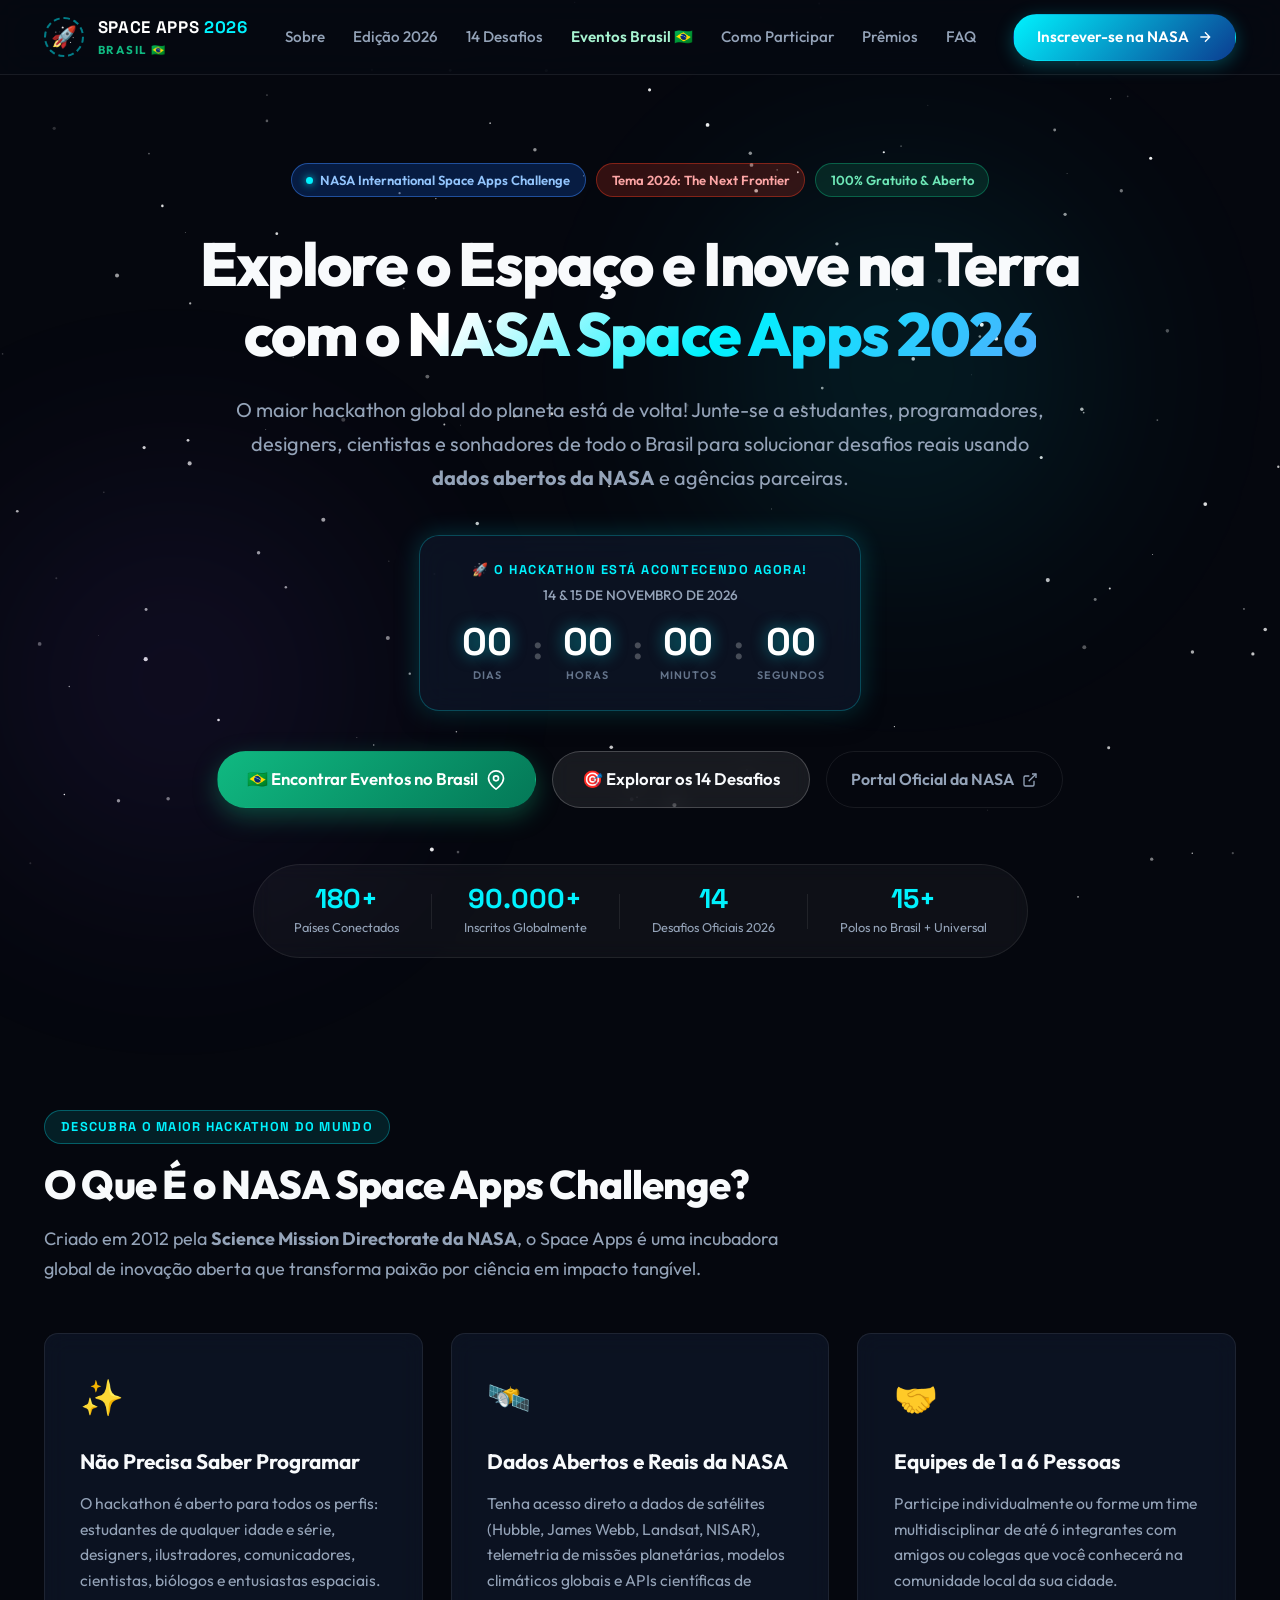
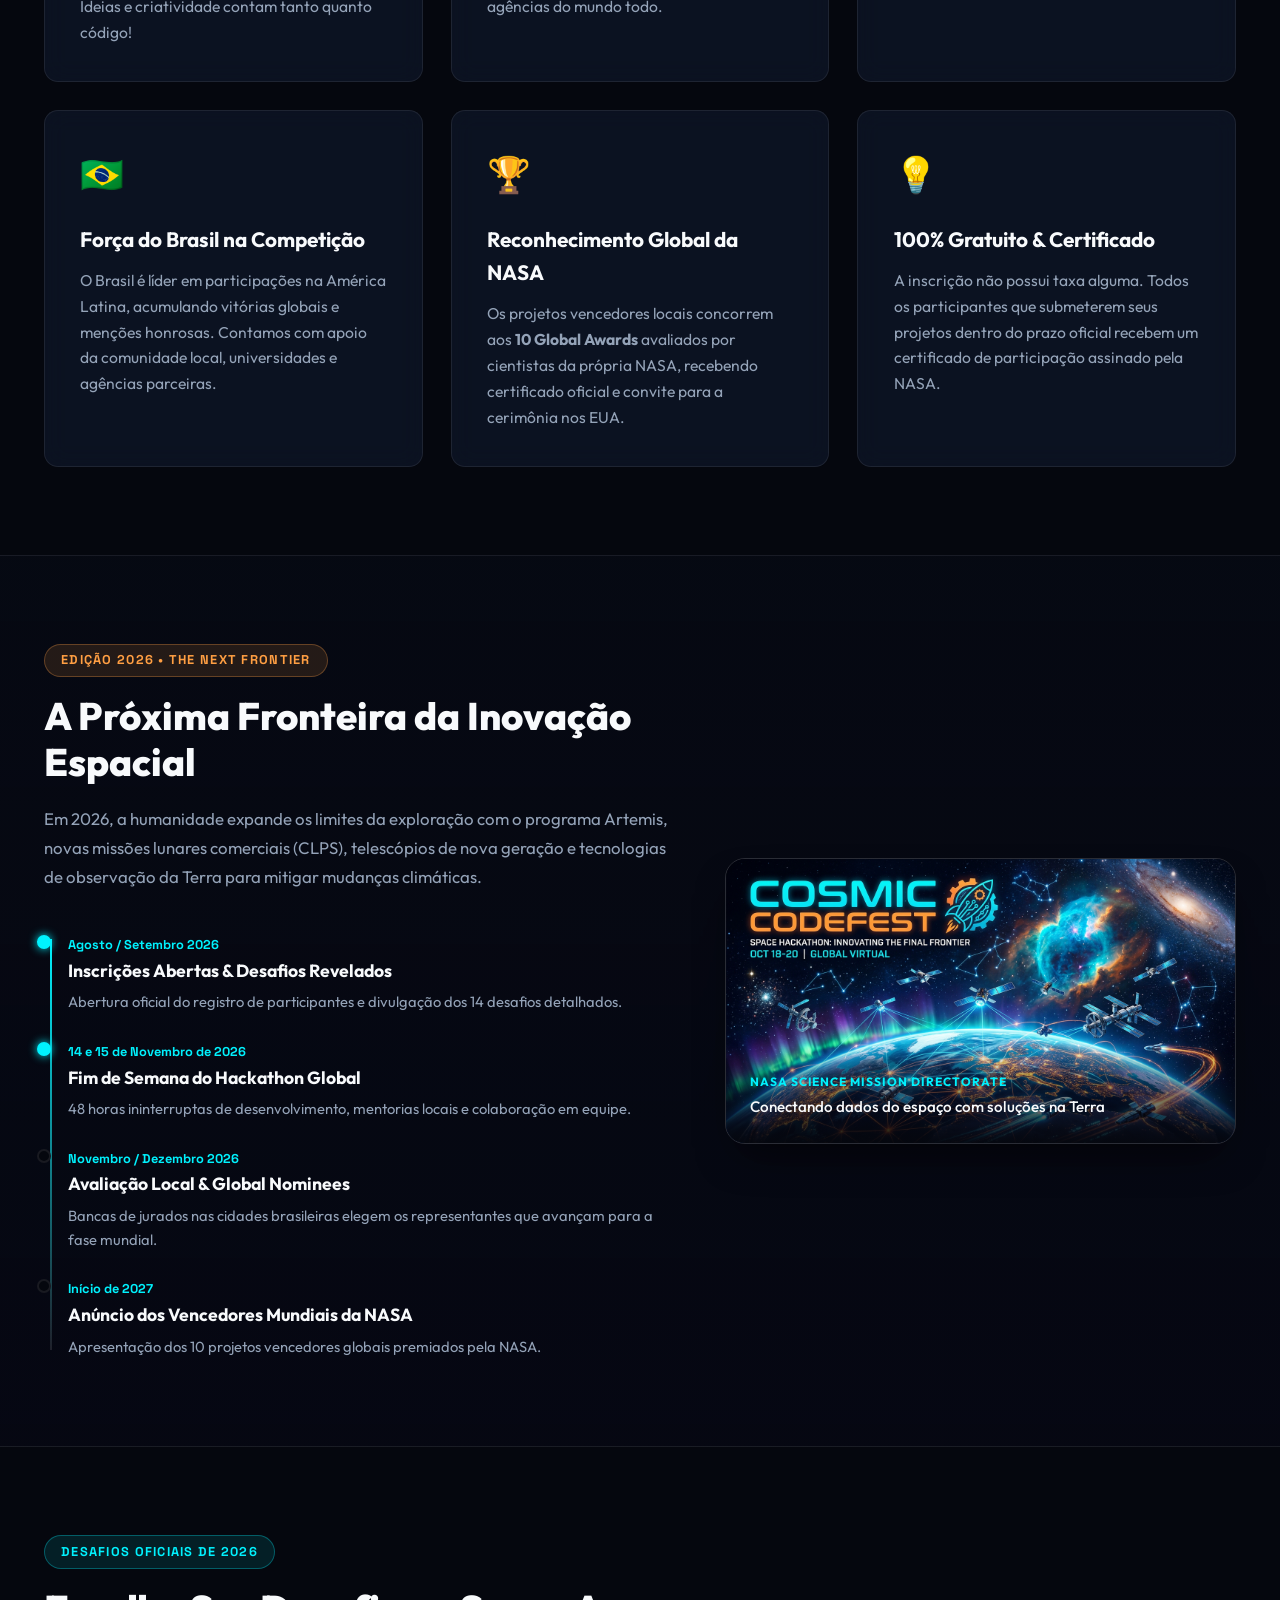
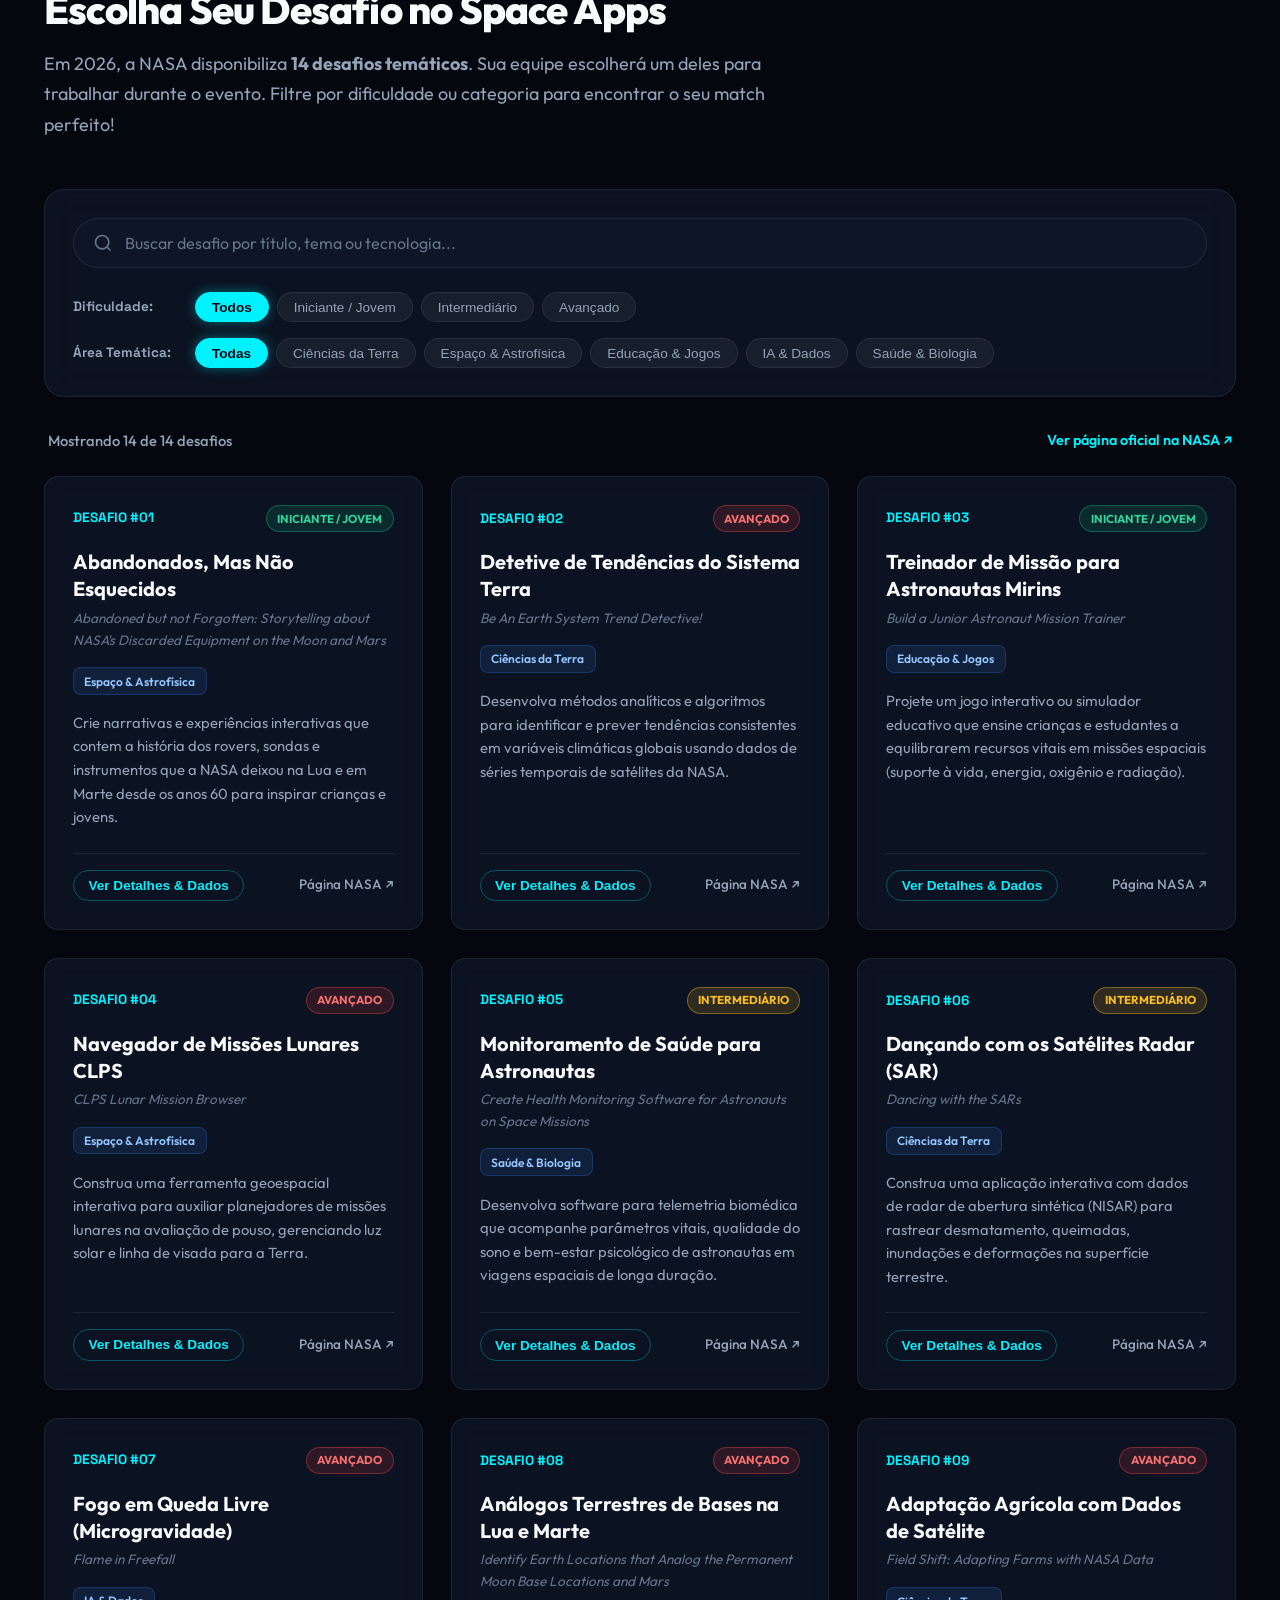
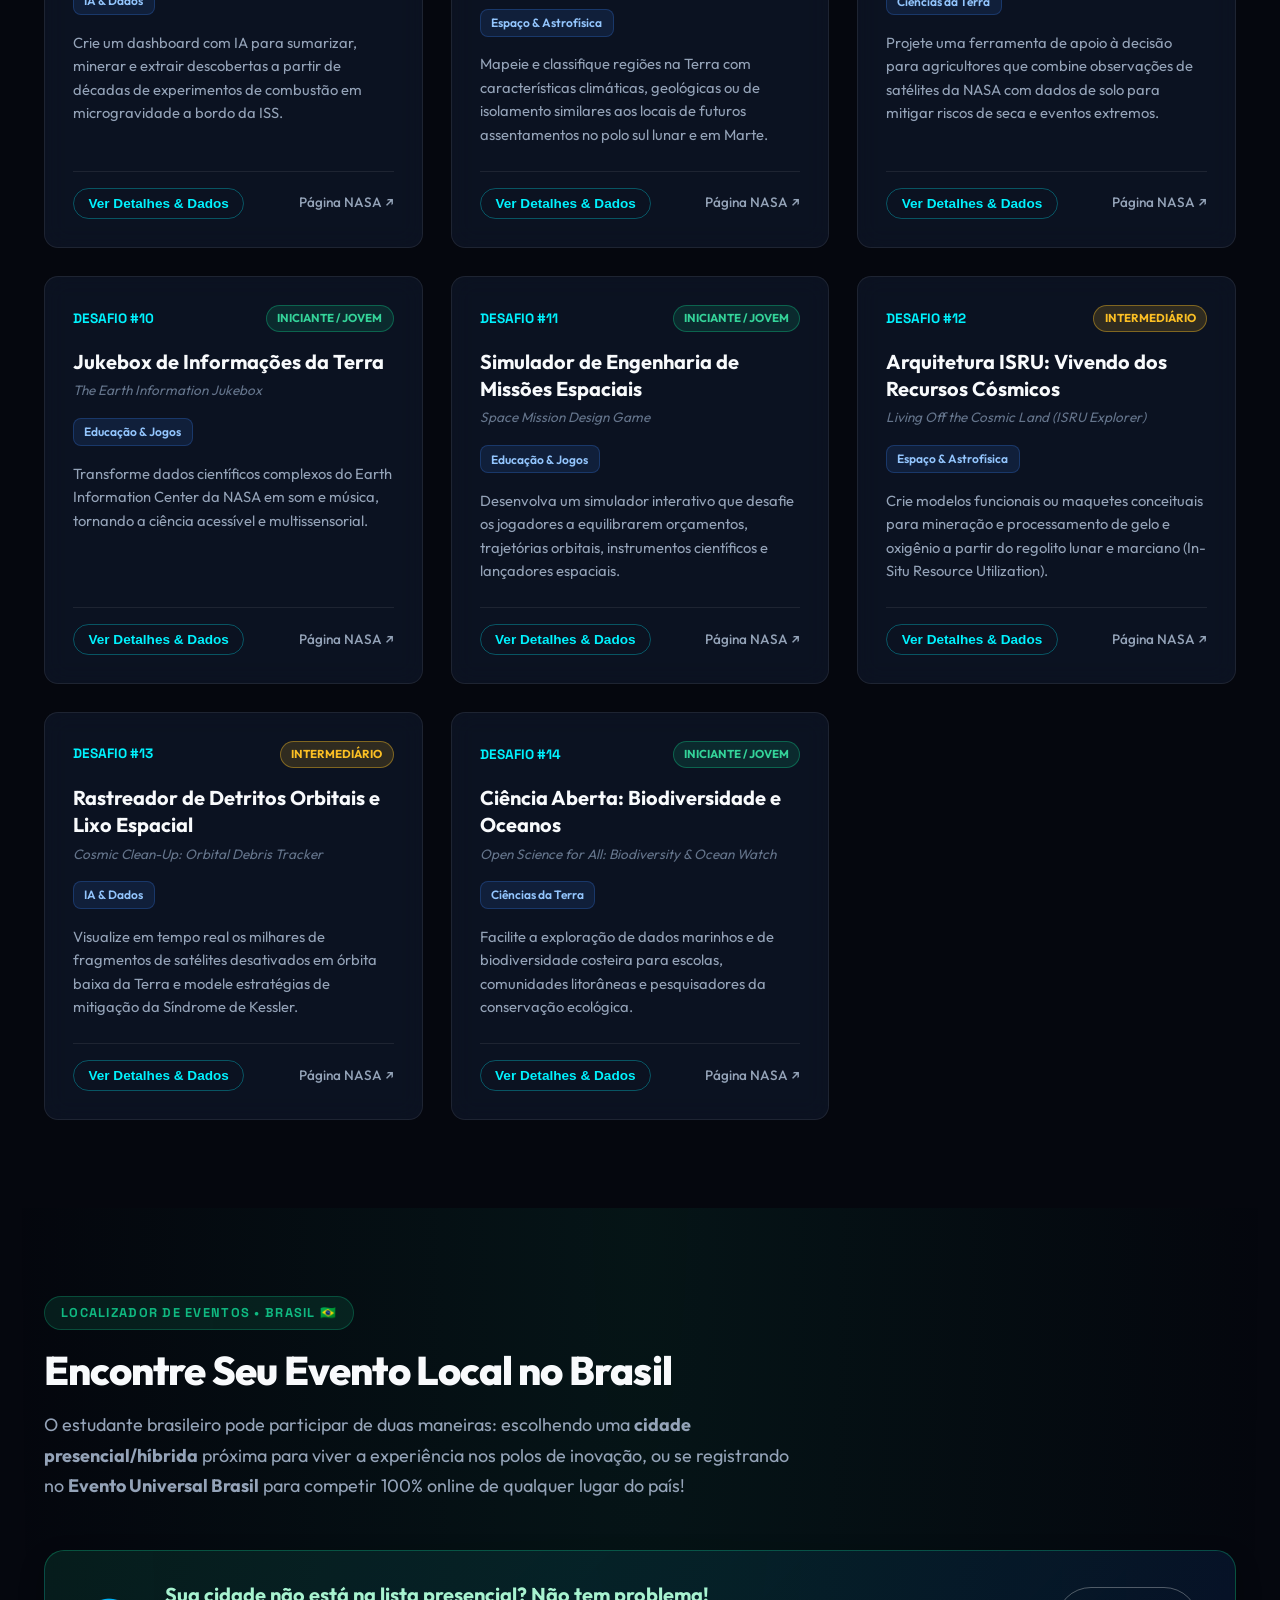
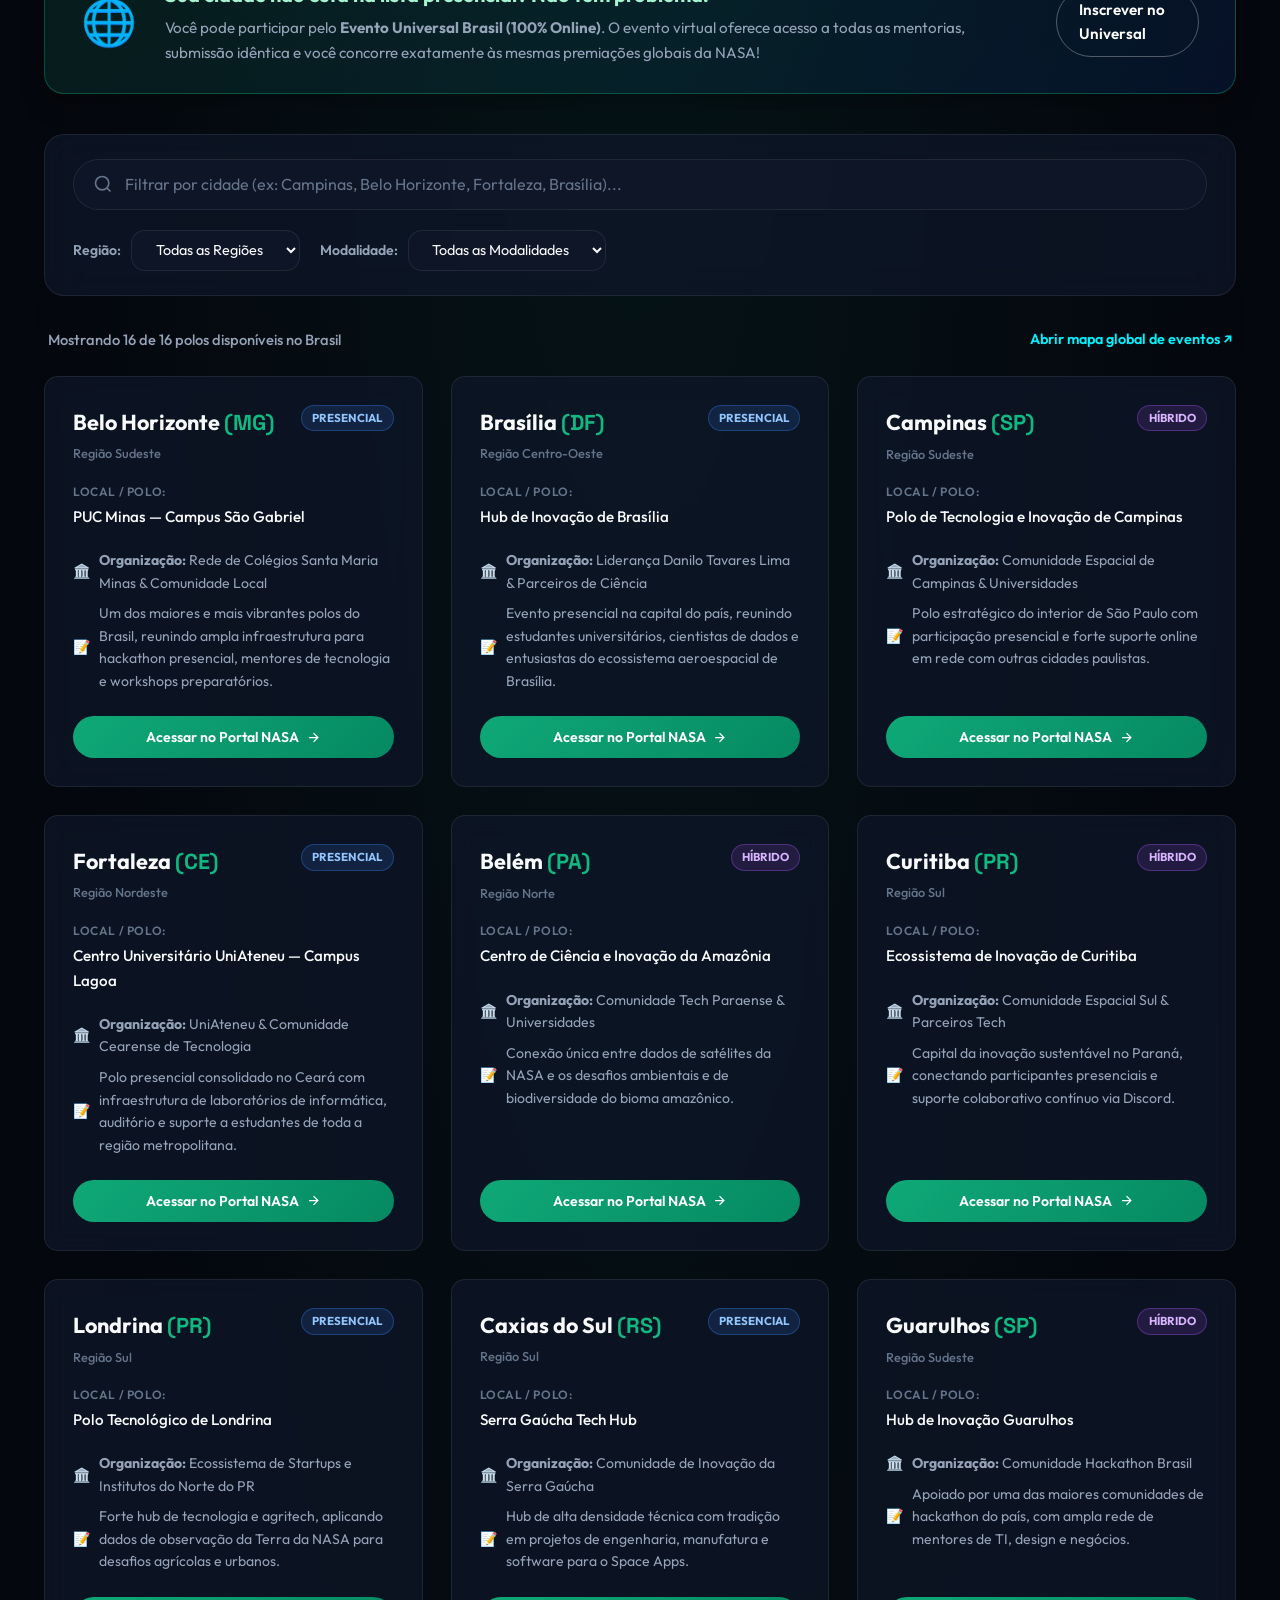
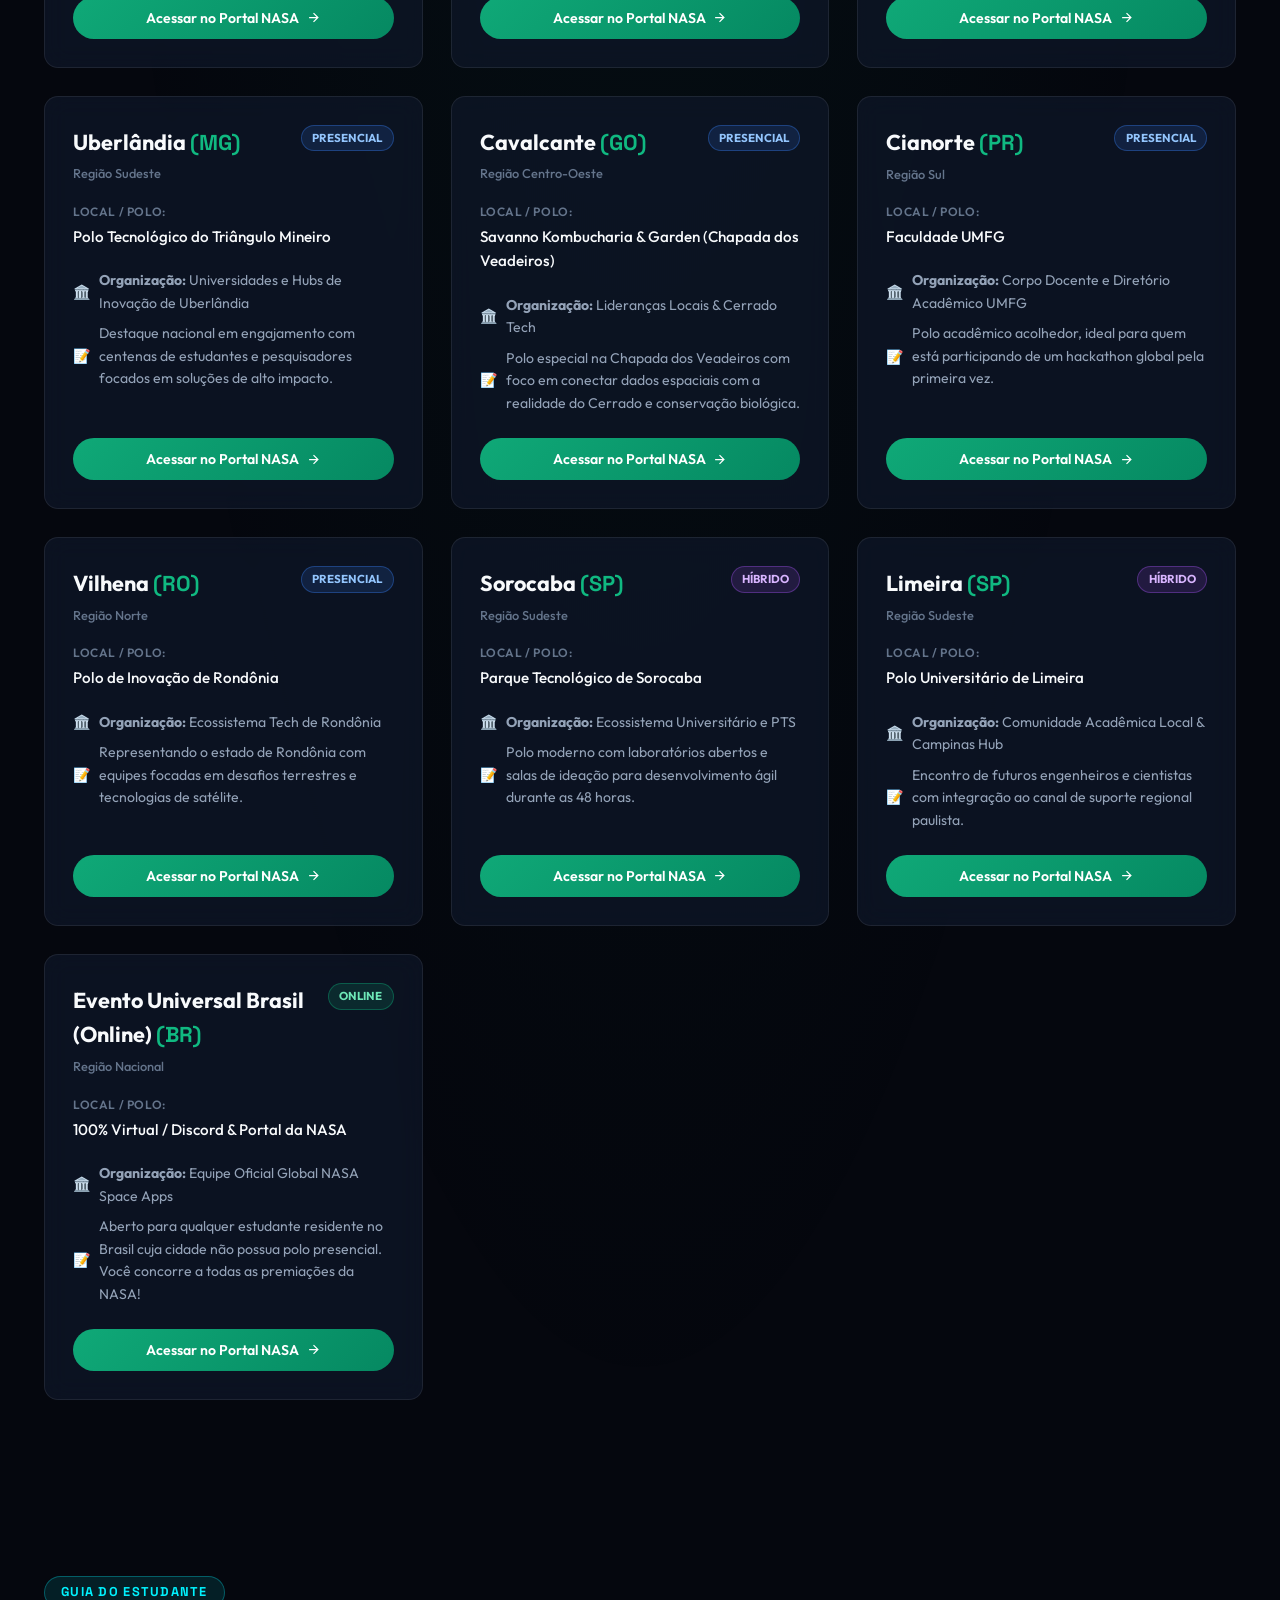
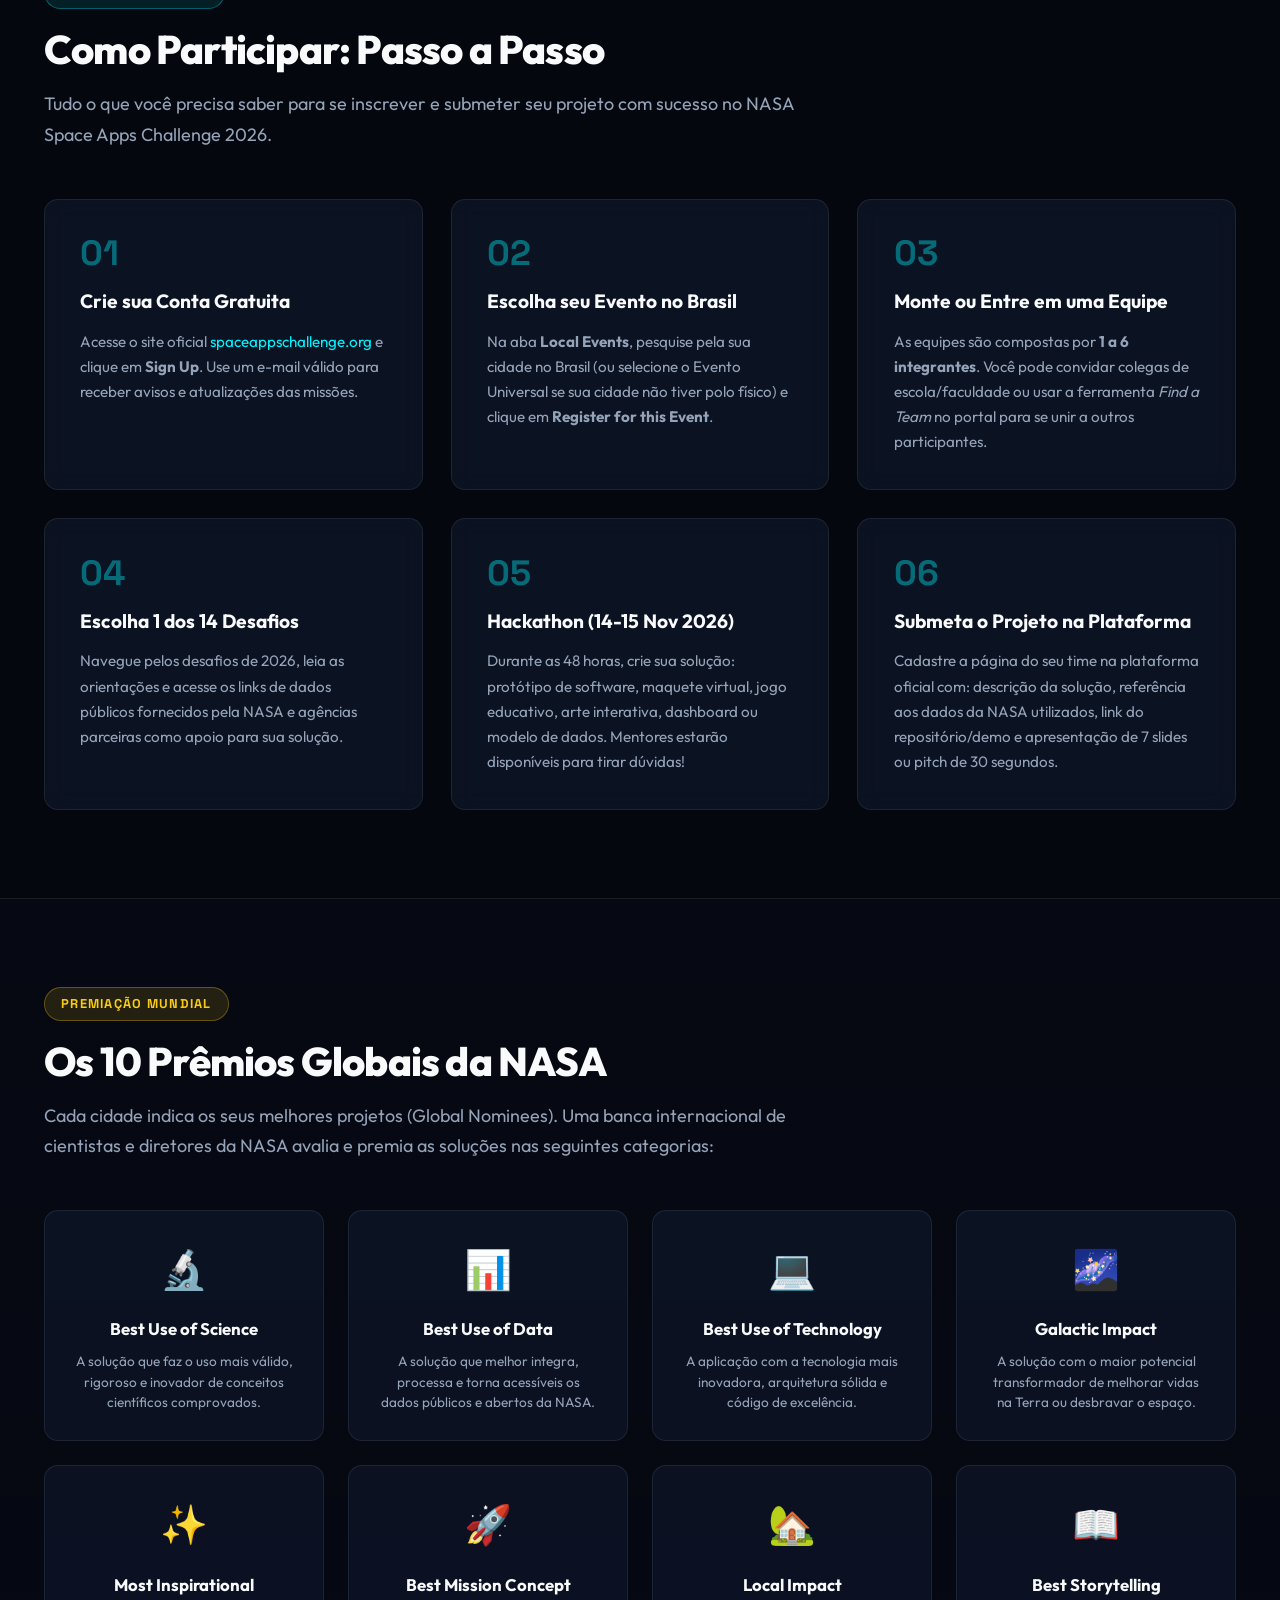
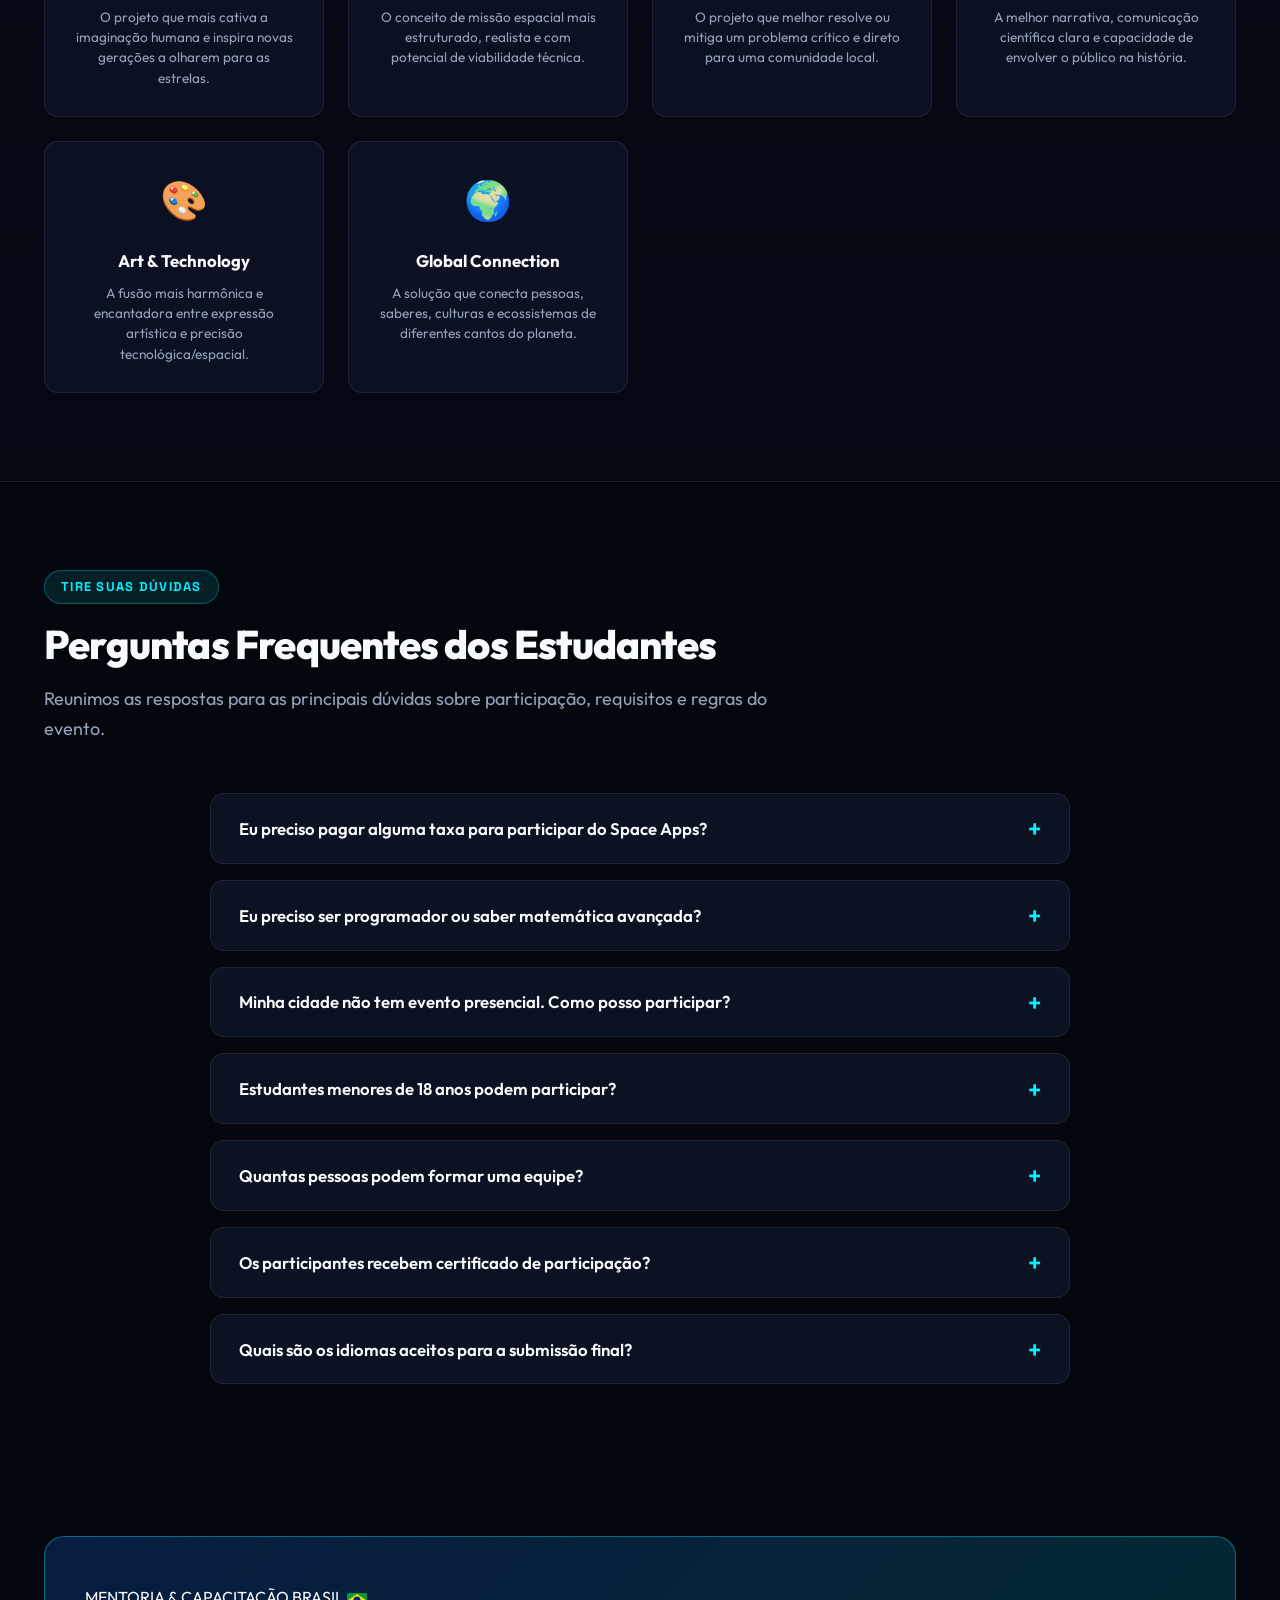
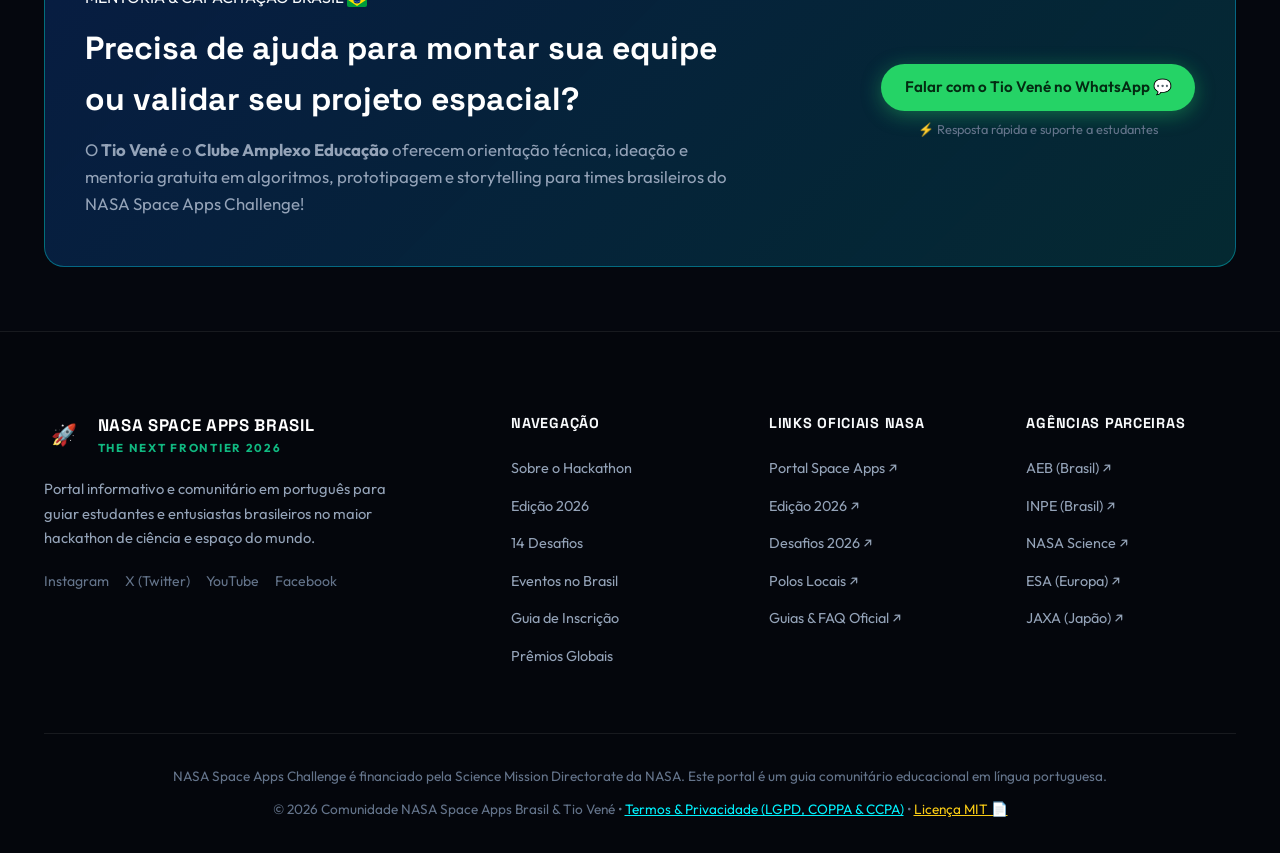
==== commit d440c0bf: "feat: adiciona termos LGPD/COPPA/NASA Open Science, licença MIT e mentoria Tio Vené" ====
--- a/index.html
+++ b/index.html
@@ -650,6 +650,30 @@
       </div>
     </section>
 
+    
+    <!-- Seção de Mentoria & Apoio Tio Vené -->
+    <section class="section-container" id="mentoria" style="padding: 4rem 0;">
+      <div class="container">
+        <div style="background: linear-gradient(135deg, rgba(11, 61, 145, 0.4) 0%, rgba(0, 242, 254, 0.15) 100%); border: 1px solid rgba(0, 242, 254, 0.35); border-radius: var(--radius-lg); padding: 3rem 2.5rem; display: flex; align-items: center; justify-content: space-between; gap: 2rem; flex-wrap: wrap;">
+          <div style="max-width: 650px;">
+            <span class="badge-frontier" style="margin-bottom: 0.75rem; display: inline-block;">MENTORIA & CAPACITAÇÃO BRASIL <svg class="brazil-flag" width="20" height="14" viewBox="0 0 720 504" style="vertical-align: middle; border-radius: 2px; display: inline-block;"><rect width="720" height="504" fill="#009c3b"/><polygon points="360,37.8 680.4,252 360,466.2 39.6,252" fill="#ffdf00"/><circle cx="360" cy="252" r="126" fill="#002776"/><path d="M 234 252 A 136 136 0 0 0 486 252 A 148 148 0 0 1 234 252" fill="#ffffff"/></svg></span>
+            <h2 style="font-size: 2rem; font-weight: 800; color: #fff; margin-bottom: 0.75rem; font-family: var(--font-display);">
+              Precisa de ajuda para montar sua equipe ou validar seu projeto espacial?
+            </h2>
+            <p style="color: var(--text-secondary); font-size: 1.05rem; line-height: 1.6;">
+              O <strong>Tio Vené</strong> e o <strong>Clube Amplexo Educação</strong> oferecem orientação técnica, ideação e mentoria gratuita em algoritmos, prototipagem e storytelling para times brasileiros do NASA Space Apps Challenge!
+            </p>
+          </div>
+          <div style="flex-shrink: 0; display: flex; flex-direction: column; align-items: center; gap: 0.5rem;">
+            <a href="https://wa.me/5585986794831?text=Ol%C3%A1%20Tio%20Ven%C3%A9!%20Estou%20no%20Hub%20do%20NASA%20Space%20Apps%20e%20gostaria%20de%20mentoria%20para%20minha%20equipe!" target="_blank" rel="noopener" class="btn btn-primary btn-lg" style="background: #25d366; color: #032b12; box-shadow: 0 4px 20px rgba(37, 211, 102, 0.4);">
+              <span>Falar com o Tio Vené no WhatsApp 💬</span>
+            </a>
+            <span style="font-size: 0.8rem; color: var(--text-muted);">⚡ Resposta rápida e suporte a estudantes</span>
+          </div>
+        </div>
+      </div>
+    </section>
+
     <!-- Modal de Detalhes do Desafio -->
     <div class="modal-backdrop" id="challenge-modal" aria-hidden="true" role="dialog" aria-labelledby="modal-title">
       <div class="modal-dialog">
@@ -724,7 +748,7 @@
           NASA Space Apps Challenge é financiado pela Science Mission Directorate da NASA. Este portal é um guia comunitário educacional em língua portuguesa.
         </p>
         <p class="copyright">
-          © 2026 Comunidade NASA Space Apps Brasil • Open Science for Everyone.
+          © 2026 Comunidade NASA Space Apps Brasil & Tio Vené • <a href="privacidade.html" style="color: var(--cyan-primary); text-decoration: underline;">Termos & Privacidade (LGPD, COPPA & CCPA)</a> • <a href="LICENSE" style="color: #facc15; text-decoration: underline;">Licença MIT 📄</a>
         </p>
       </div>
     </div>
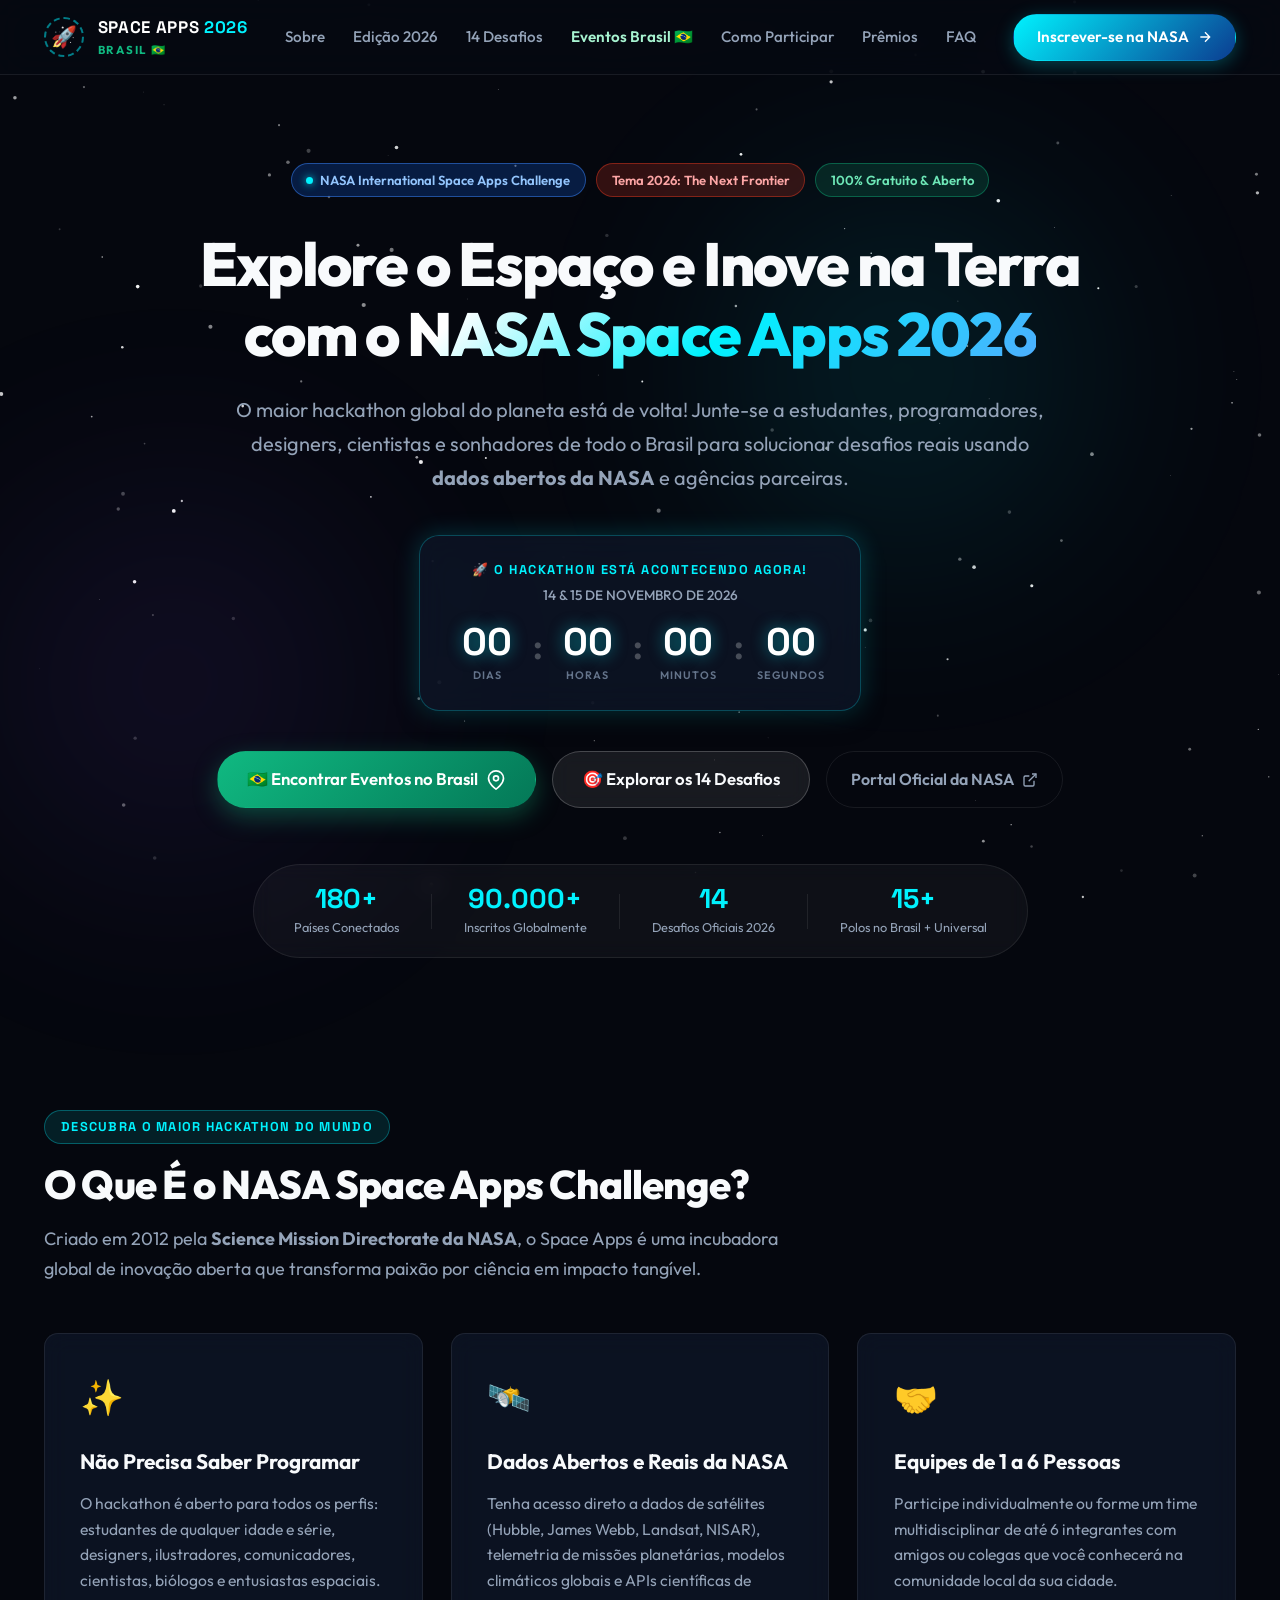
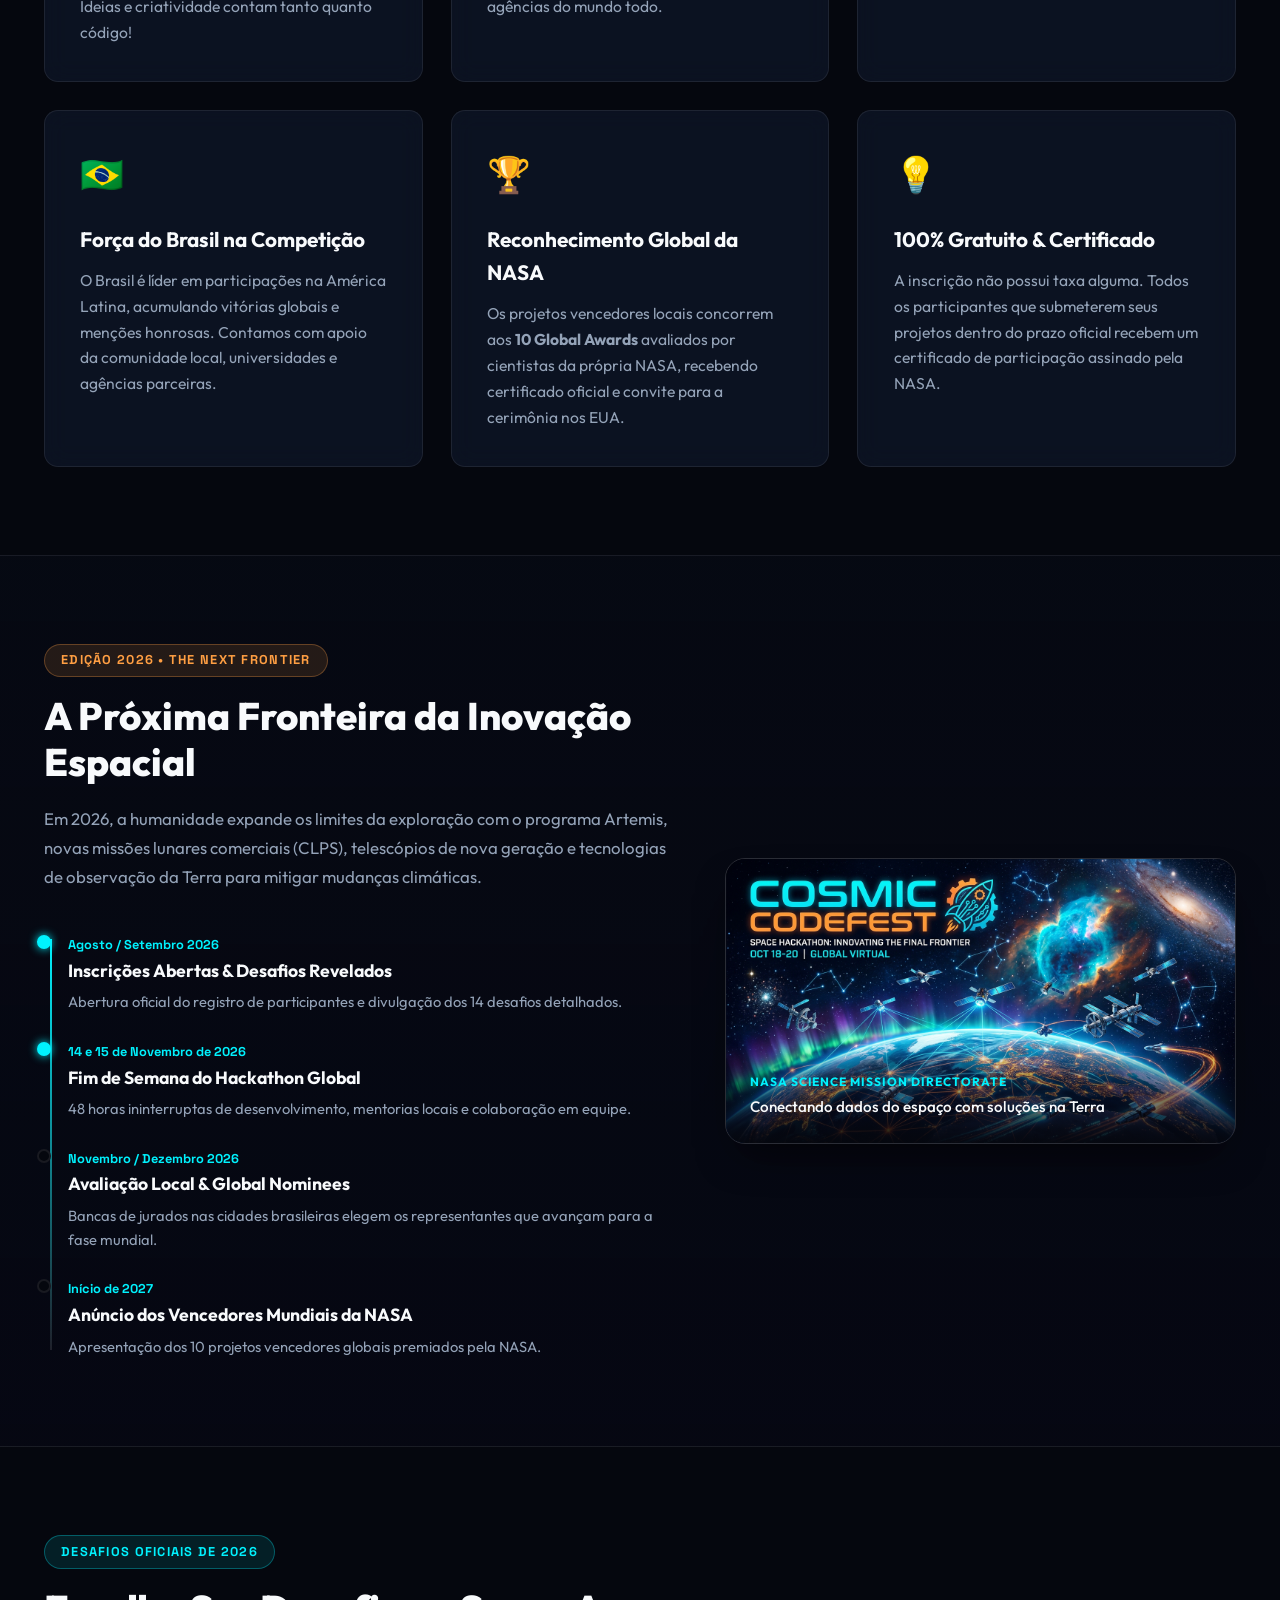
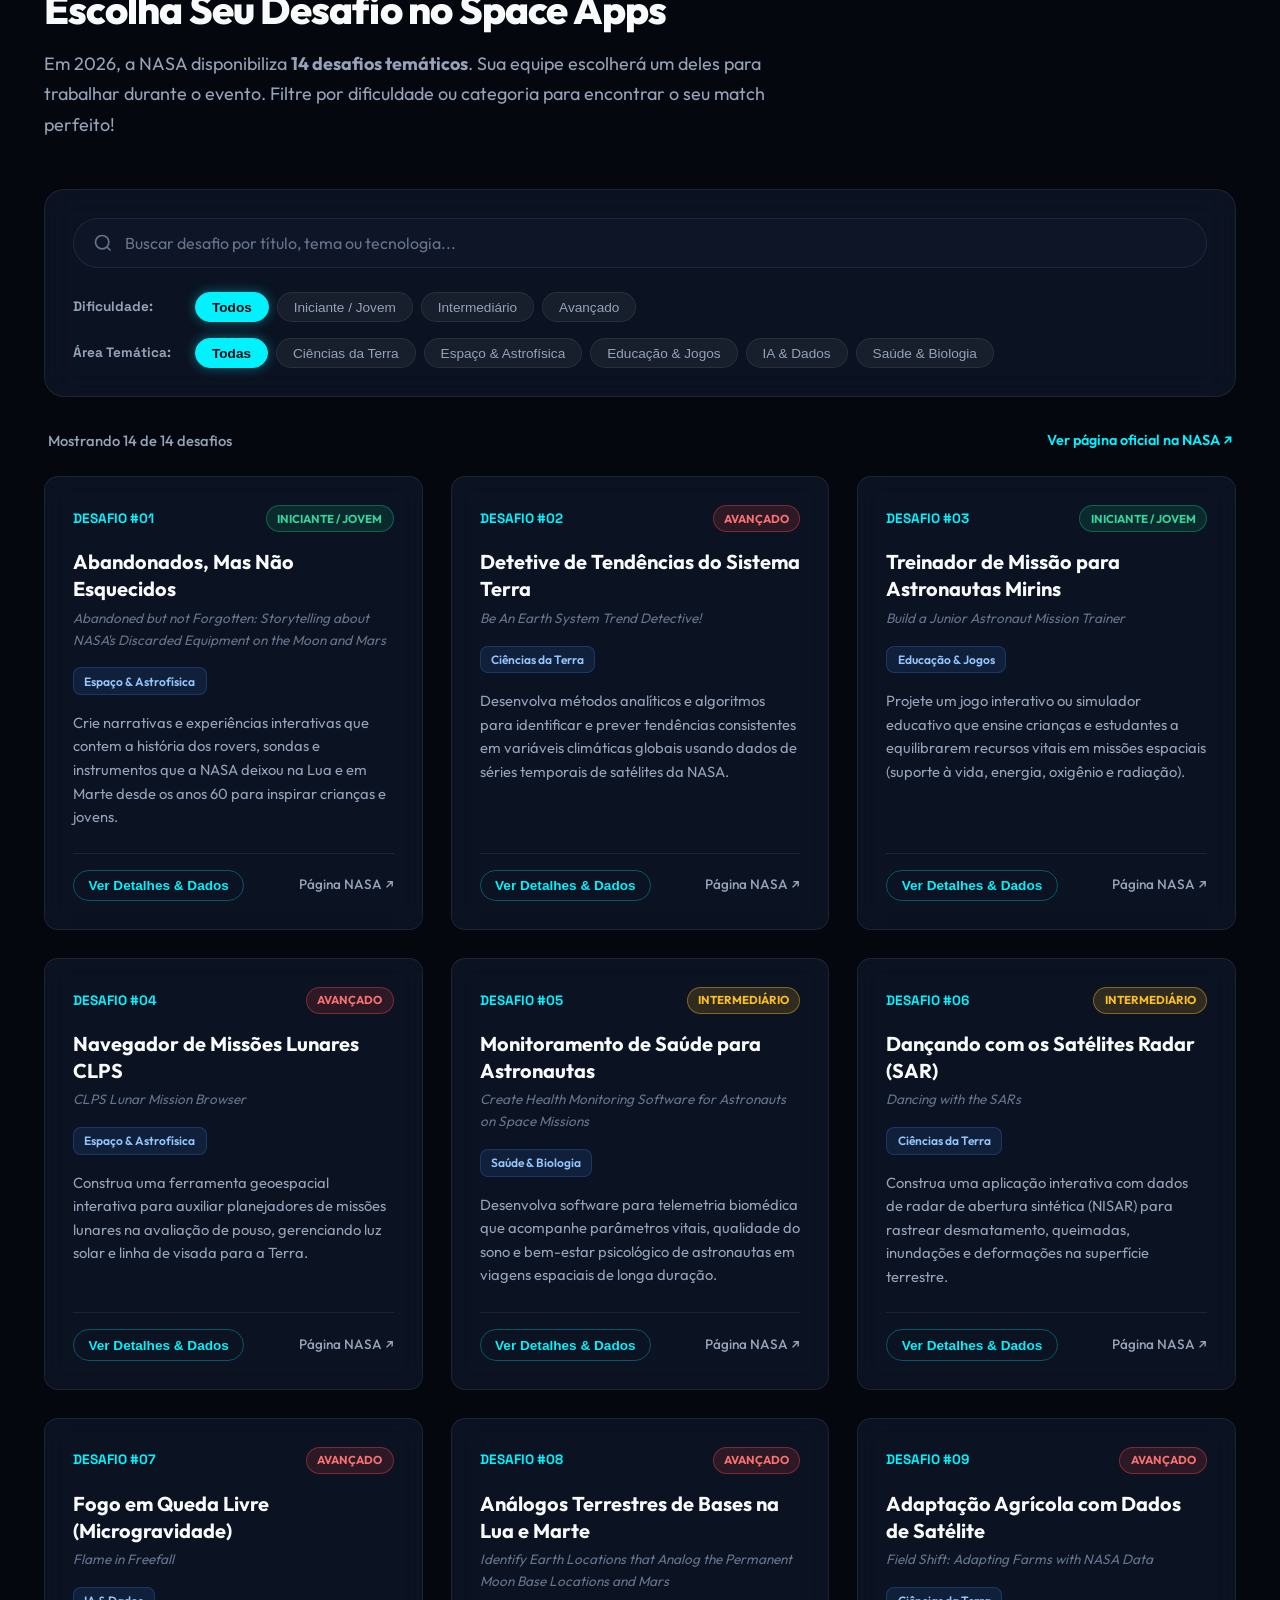
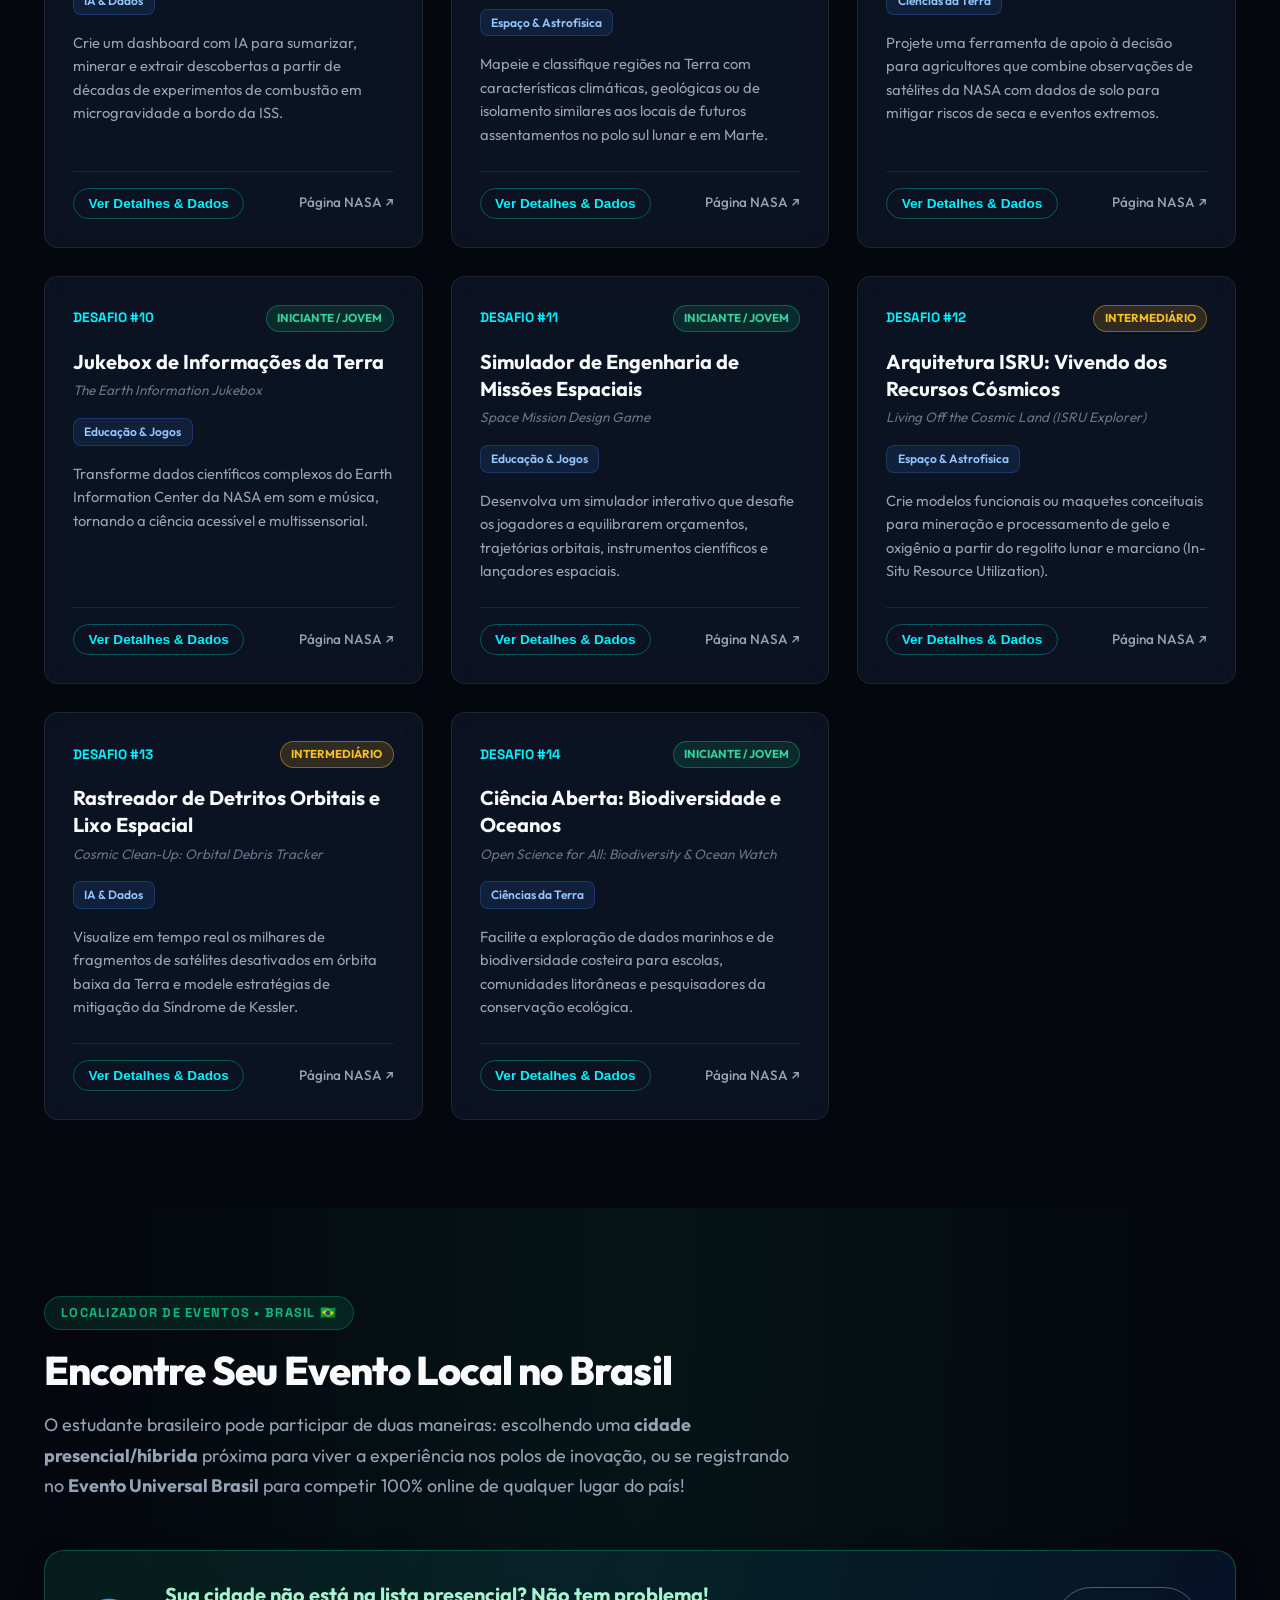
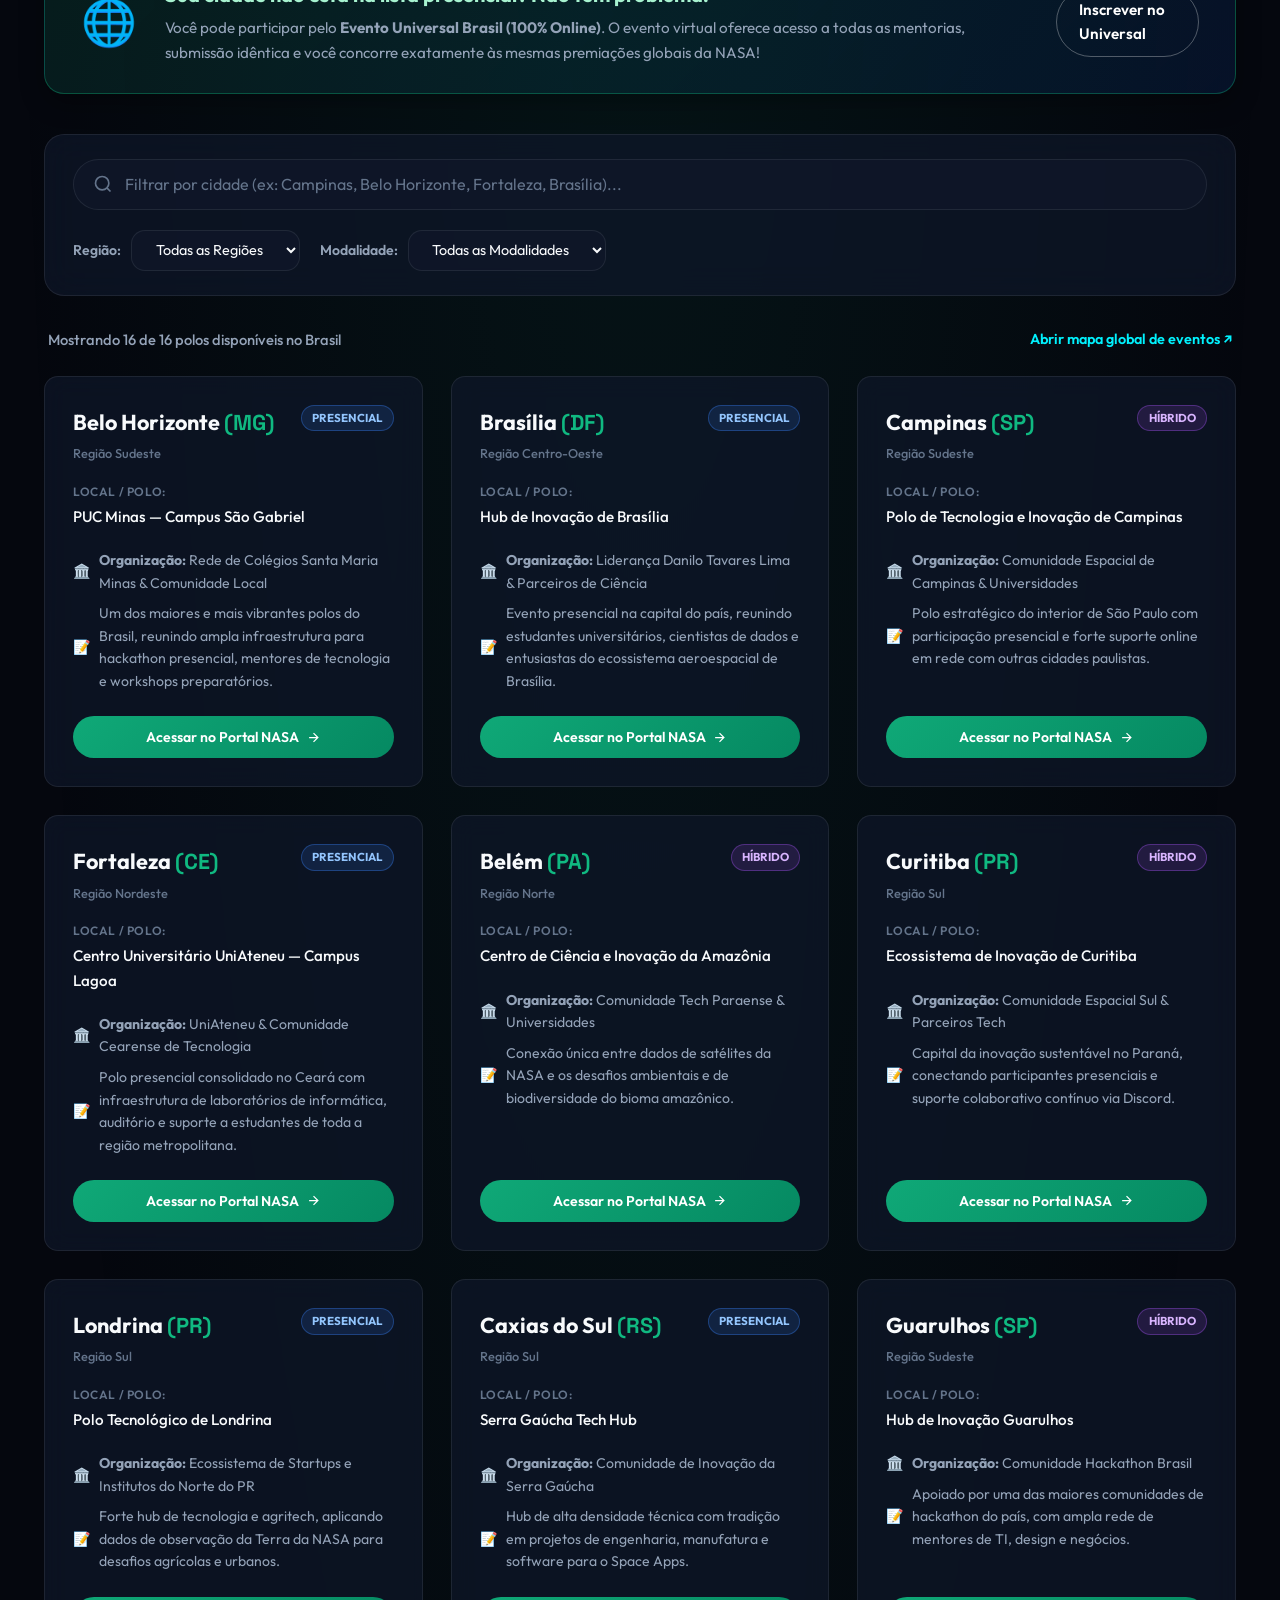
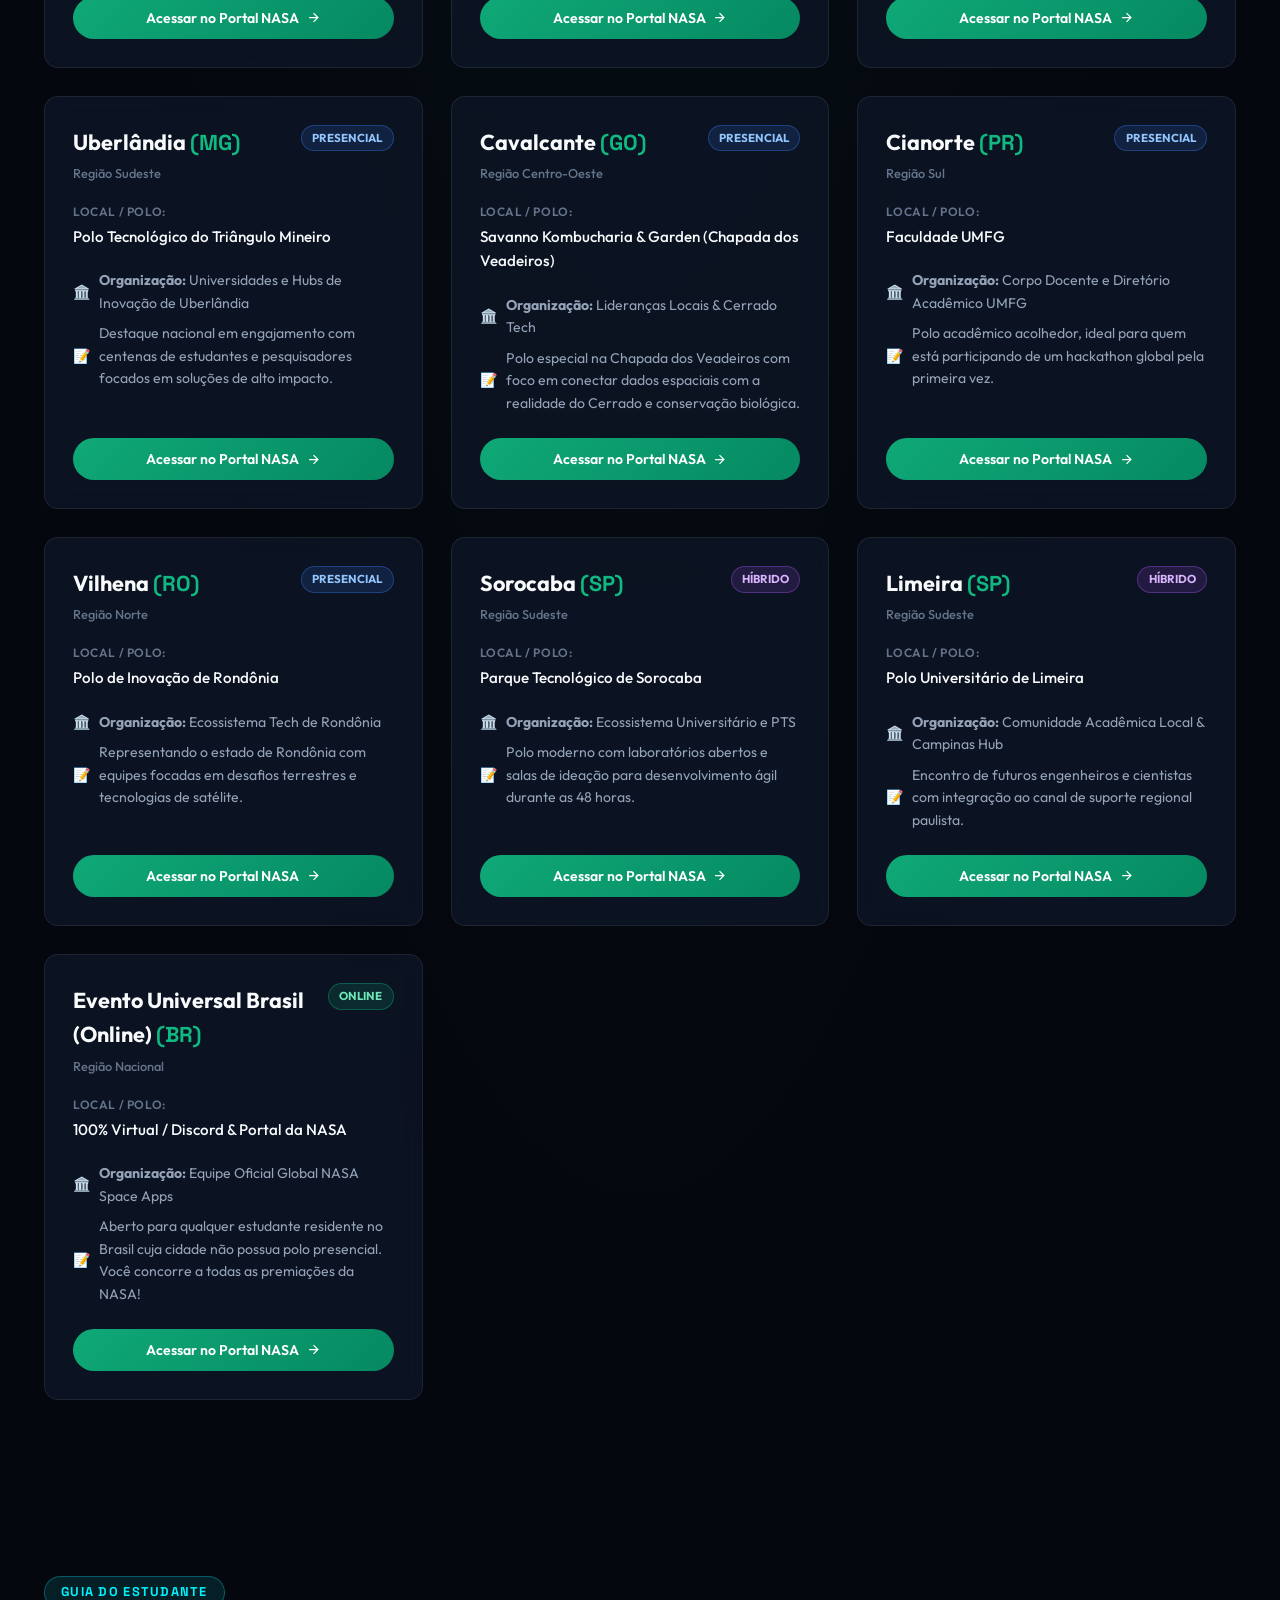
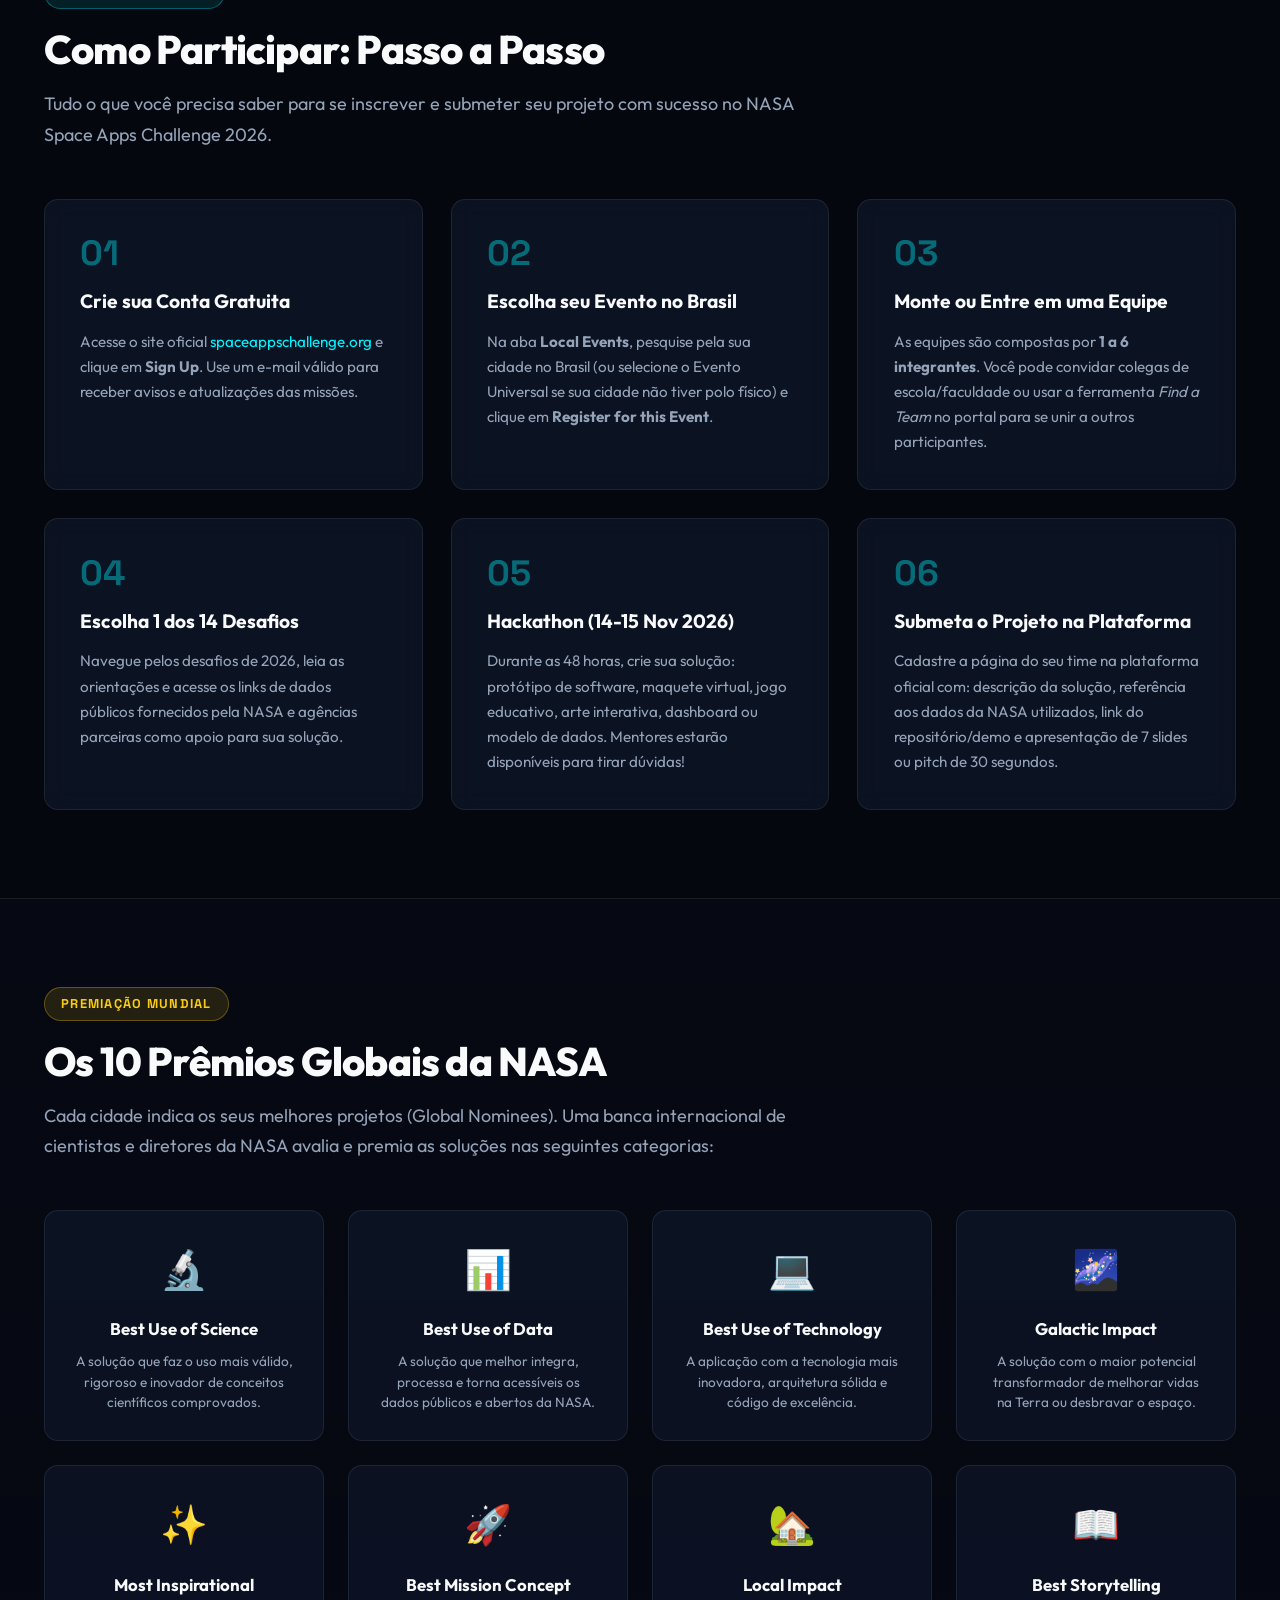
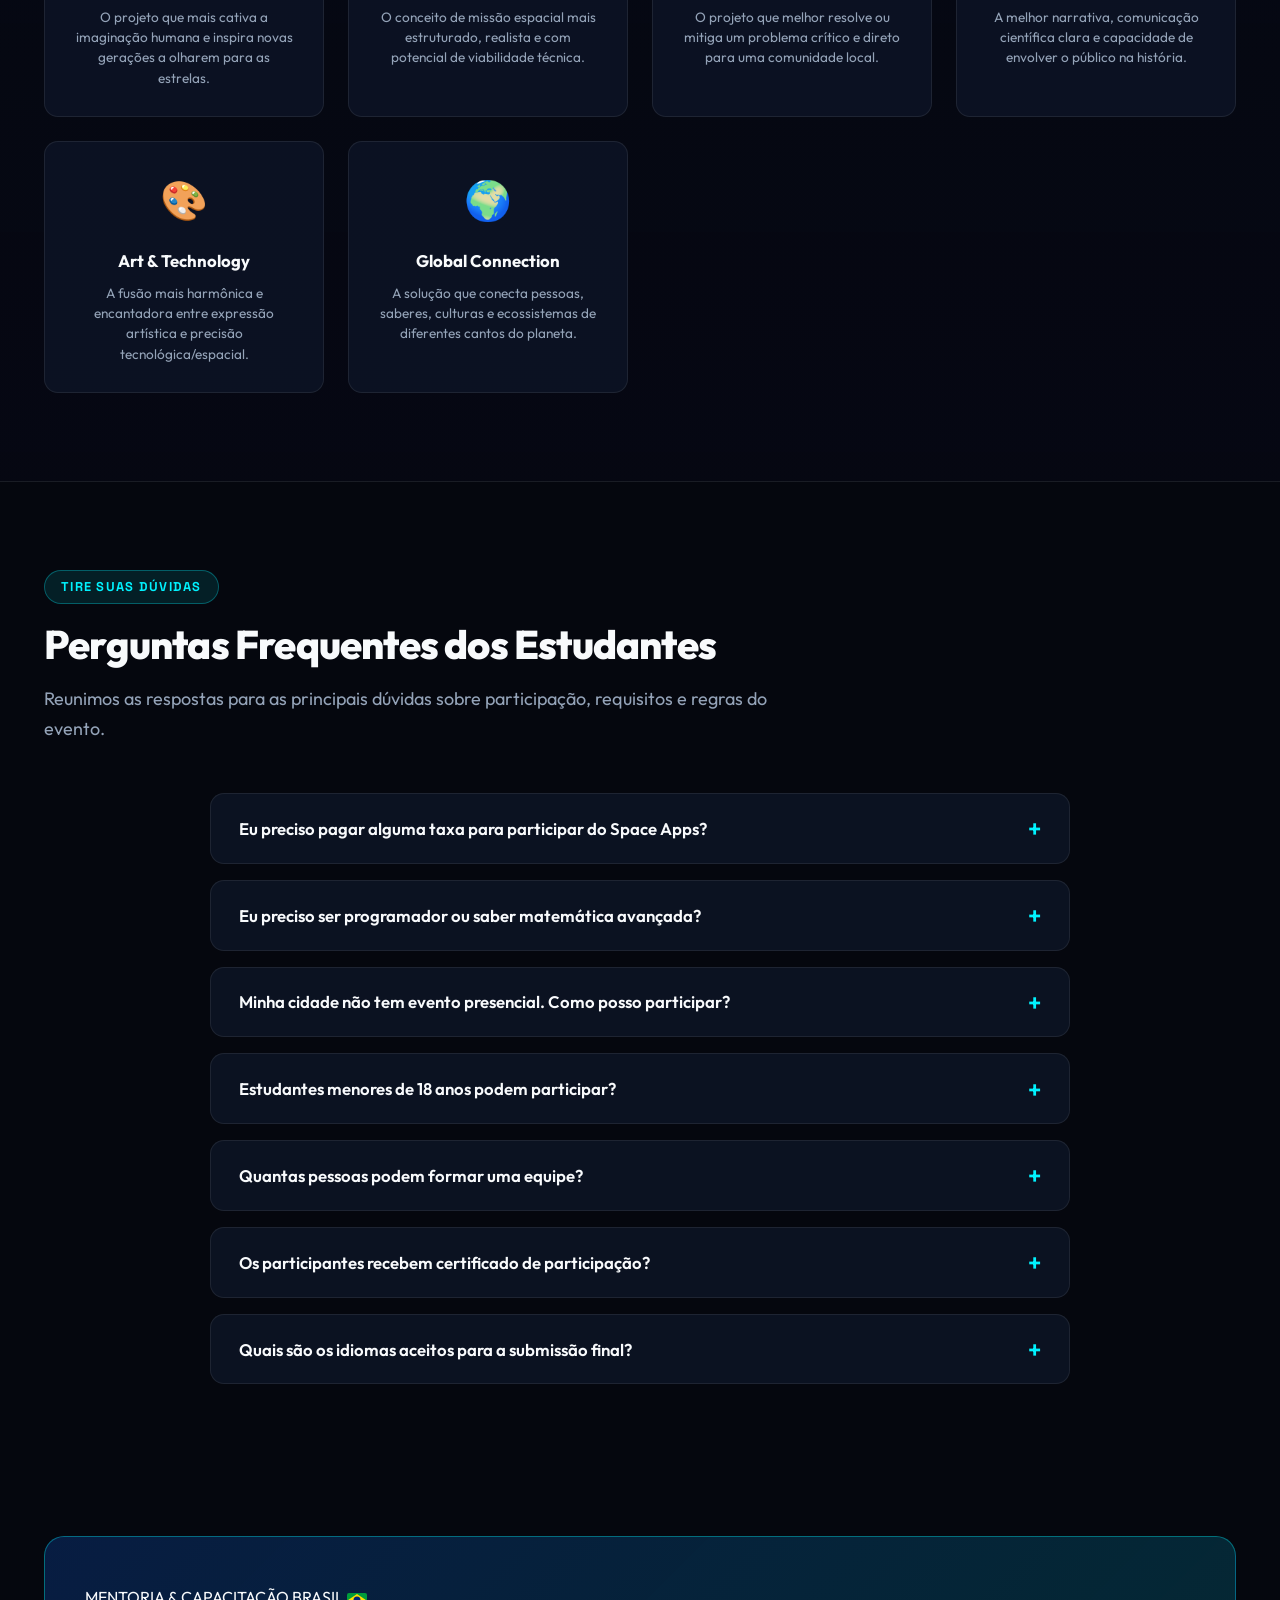
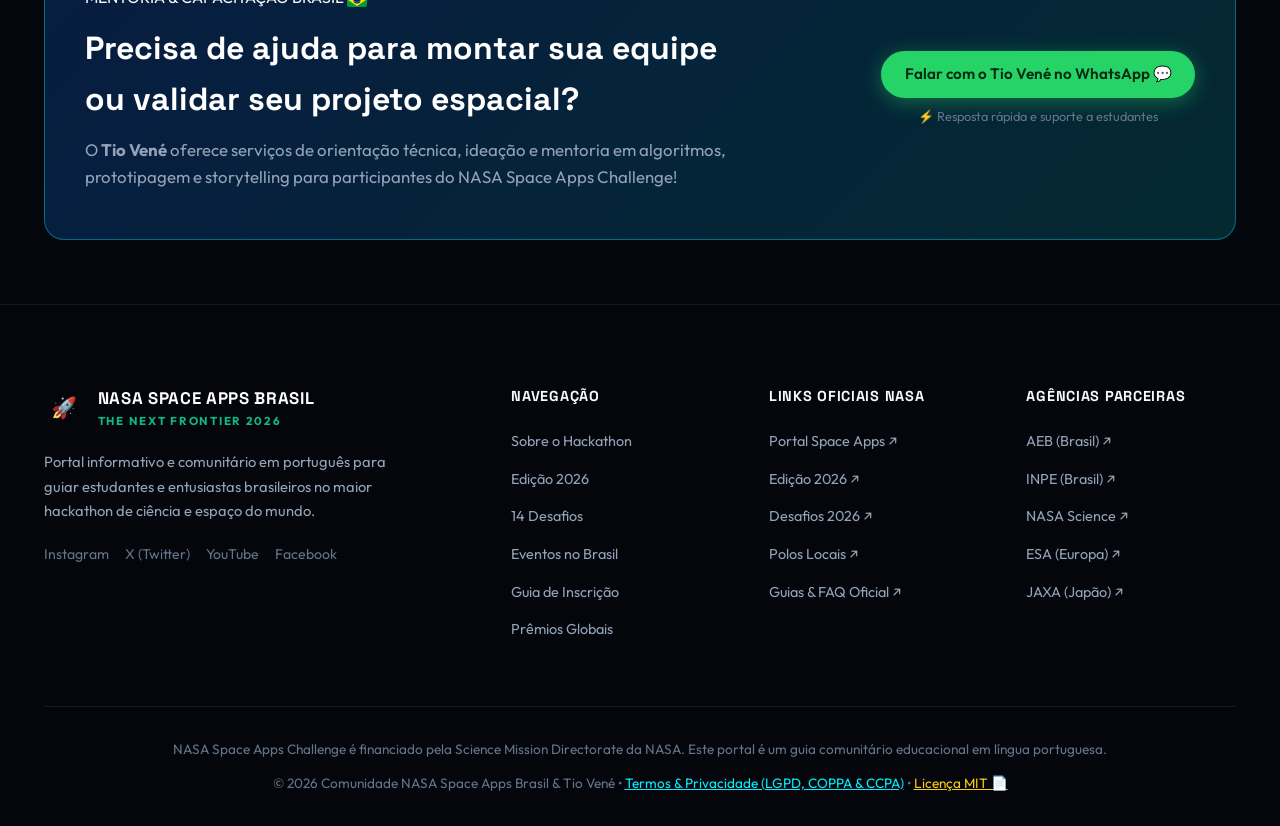
==== commit 34600c8d: "refactor: format HTML structure and attributes in index.html" ====
--- a/index.html
+++ b/index.html
@@ -1,14 +1,17 @@
 <!DOCTYPE html>
 <html lang="pt-BR">
+
 <head>
   <meta charset="UTF-8">
   <meta name="viewport" content="width=device-width, initial-scale=1.0">
-  
+
   <!-- SEO Primary Meta Tags -->
   <title>NASA Space Apps Challenge 2026 Brasil • O Maior Hackathon Global</title>
   <meta name="title" content="NASA Space Apps Challenge 2026 Brasil • O Maior Hackathon Global">
-  <meta name="description" content="Guia completo em português sobre o NASA Space Apps Challenge 2026: conheça os 14 desafios oficiais, encontre eventos locais no Brasil e aprenda como participar gratuitamente.">
-  <meta name="keywords" content="NASA Space Apps Challenge 2026, Hackathon NASA Brasil, Desafios NASA 2026, Eventos Locais Brasil NASA, Como participar NASA Space Apps, Ciência Espacial, Hackathon gratuito">
+  <meta name="description"
+    content="Guia completo em português sobre o NASA Space Apps Challenge 2026: conheça os 14 desafios oficiais, encontre eventos locais no Brasil e aprenda como participar gratuitamente.">
+  <meta name="keywords"
+    content="NASA Space Apps Challenge 2026, Hackathon NASA Brasil, Desafios NASA 2026, Eventos Locais Brasil NASA, Como participar NASA Space Apps, Ciência Espacial, Hackathon gratuito">
   <meta name="author" content="Comunidade NASA Space Apps Brasil">
   <meta name="robots" content="index, follow">
 
@@ -16,24 +19,30 @@
   <meta property="og:type" content="website">
   <meta property="og:url" content="https://tiovene.github.io/nasa-spaceapps/">
   <meta property="og:title" content="NASA Space Apps Challenge 2026 Brasil • Guia & Localizador de Eventos">
-  <meta property="og:description" content="Explore a edição 2026 do maior hackathon do mundo. Veja os 14 desafios oficiais e encontre polos locais e virtuais em todo o Brasil.">
+  <meta property="og:description"
+    content="Explore a edição 2026 do maior hackathon do mundo. Veja os 14 desafios oficiais e encontre polos locais e virtuais em todo o Brasil.">
   <meta property="og:image" content="assets/hero-banner.jpg">
 
   <!-- Twitter -->
   <meta property="twitter:card" content="summary_large_image">
   <meta property="twitter:title" content="NASA Space Apps Challenge 2026 Brasil • Guia & Eventos">
-  <meta property="twitter:description" content="Guia definitivo em português para estudantes e inovadores participarem do NASA Space Apps 2026 no Brasil.">
+  <meta property="twitter:description"
+    content="Guia definitivo em português para estudantes e inovadores participarem do NASA Space Apps 2026 no Brasil.">
   <meta property="twitter:image" content="assets/hero-banner.jpg">
 
-  <link rel="icon" href="https://assets.spaceappschallenge.org/media/images/favicon2x.2e16d0ba.fill-192x192.png" type="image/png">
-  
+  <link rel="icon" href="https://assets.spaceappschallenge.org/media/images/favicon2x.2e16d0ba.fill-192x192.png"
+    type="image/png">
+
   <!-- Google Fonts: Space Grotesk & Outfit -->
   <link rel="preconnect" href="https://fonts.googleapis.com">
   <link rel="preconnect" href="https://fonts.gstatic.com" crossorigin>
-  <link href="https://fonts.googleapis.com/css2?family=Outfit:wght@300;400;500;600;700;800;900&family=Space+Grotesk:wght@400;500;600;700&display=swap" rel="stylesheet">
-  
+  <link
+    href="https://fonts.googleapis.com/css2?family=Outfit:wght@300;400;500;600;700;800;900&family=Space+Grotesk:wght@400;500;600;700&display=swap"
+    rel="stylesheet">
+
   <link rel="stylesheet" href="styles.css">
 </head>
+
 <body>
   <!-- Canvas de Estrelas Animadas -->
   <canvas id="space-canvas" aria-hidden="true"></canvas>
@@ -63,9 +72,13 @@
       </nav>
 
       <div class="header-actions">
-        <a href="https://www.spaceappschallenge.org/2026/" target="_blank" rel="noopener noreferrer" class="btn btn-primary" id="btn-header-register">
+        <a href="https://www.spaceappschallenge.org/2026/" target="_blank" rel="noopener noreferrer"
+          class="btn btn-primary" id="btn-header-register">
           <span>Inscrever-se na NASA</span>
-          <svg class="icon-arrow" width="16" height="16" viewBox="0 0 24 24" fill="none" stroke="currentColor" stroke-width="2"><path d="M5 12h14M12 5l7 7-7 7"/></svg>
+          <svg class="icon-arrow" width="16" height="16" viewBox="0 0 24 24" fill="none" stroke="currentColor"
+            stroke-width="2">
+            <path d="M5 12h14M12 5l7 7-7 7" />
+          </svg>
         </a>
         <button class="mobile-toggle" id="btn-mobile-toggle" aria-label="Abrir menu de navegação" aria-expanded="false">
           <span class="bar"></span>
@@ -86,7 +99,8 @@
       <a href="#como-participar" class="mobile-nav-link">Passo a Passo de Inscrição</a>
       <a href="#premios" class="mobile-nav-link">10 Prêmios Globais</a>
       <a href="#faq" class="mobile-nav-link">Dúvidas Frequentes (FAQ)</a>
-      <a href="https://www.spaceappschallenge.org/2026/" target="_blank" rel="noopener noreferrer" class="btn btn-primary w-full">Inscrição Oficial NASA</a>
+      <a href="https://www.spaceappschallenge.org/2026/" target="_blank" rel="noopener noreferrer"
+        class="btn btn-primary w-full">Inscrição Oficial NASA</a>
     </nav>
   </div>
 
@@ -95,7 +109,7 @@
     <section class="hero-section" id="hero">
       <div class="glow-orb orb-1"></div>
       <div class="glow-orb orb-2"></div>
-      
+
       <div class="container hero-content">
         <div class="hero-badges">
           <span class="pill pill-nasa">
@@ -110,7 +124,9 @@
         </h1>
 
         <p class="hero-description">
-          O maior hackathon global do planeta está de volta! Junte-se a estudantes, programadores, designers, cientistas e sonhadores de todo o Brasil para solucionar desafios reais usando <strong>dados abertos da NASA</strong> e agências parceiras.
+          O maior hackathon global do planeta está de volta! Junte-se a estudantes, programadores, designers, cientistas
+          e sonhadores de todo o Brasil para solucionar desafios reais usando <strong>dados abertos da NASA</strong> e
+          agências parceiras.
         </p>
 
         <!-- Contador Regressivo ao Vivo -->
@@ -145,14 +161,22 @@
         <div class="hero-cta-group">
           <a href="#eventos-brasil" class="btn btn-hero-primary" id="btn-hero-find-brasil">
             <span>🇧🇷 Encontrar Eventos no Brasil</span>
-            <svg width="20" height="20" viewBox="0 0 24 24" fill="none" stroke="currentColor" stroke-width="2"><path d="M21 10c0 7-9 13-9 13s-9-6-9-13a9 9 0 0 1 18 0z"/><circle cx="12" cy="10" r="3"/></svg>
+            <svg width="20" height="20" viewBox="0 0 24 24" fill="none" stroke="currentColor" stroke-width="2">
+              <path d="M21 10c0 7-9 13-9 13s-9-6-9-13a9 9 0 0 1 18 0z" />
+              <circle cx="12" cy="10" r="3" />
+            </svg>
           </a>
           <a href="#desafios" class="btn btn-hero-secondary" id="btn-hero-explore-challenges">
             <span>🎯 Explorar os 14 Desafios</span>
           </a>
-          <a href="https://www.spaceappschallenge.org/2026/" target="_blank" rel="noopener noreferrer" class="btn btn-hero-ghost" id="btn-hero-official-site">
+          <a href="https://www.spaceappschallenge.org/2026/" target="_blank" rel="noopener noreferrer"
+            class="btn btn-hero-ghost" id="btn-hero-official-site">
             <span>Portal Oficial da NASA</span>
-            <svg width="16" height="16" viewBox="0 0 24 24" fill="none" stroke="currentColor" stroke-width="2"><path d="M18 13v6a2 2 0 0 1-2 2H5a2 2 0 0 1-2-2V8a2 2 0 0 1 2-2h6"/><polyline points="15 3 21 3 21 9"/><line x1="10" y1="14" x2="21" y2="3"/></svg>
+            <svg width="16" height="16" viewBox="0 0 24 24" fill="none" stroke="currentColor" stroke-width="2">
+              <path d="M18 13v6a2 2 0 0 1-2 2H5a2 2 0 0 1-2-2V8a2 2 0 0 1 2-2h6" />
+              <polyline points="15 3 21 3 21 9" />
+              <line x1="10" y1="14" x2="21" y2="3" />
+            </svg>
           </a>
         </div>
 
@@ -186,7 +210,8 @@
         <div class="section-badge">DESCUBRA O MAIOR HACKATHON DO MUNDO</div>
         <h2 class="section-title">O Que É o NASA Space Apps Challenge?</h2>
         <p class="section-subtitle">
-          Criado em 2012 pela <strong>Science Mission Directorate da NASA</strong>, o Space Apps é uma incubadora global de inovação aberta que transforma paixão por ciência em impacto tangível.
+          Criado em 2012 pela <strong>Science Mission Directorate da NASA</strong>, o Space Apps é uma incubadora global
+          de inovação aberta que transforma paixão por ciência em impacto tangível.
         </p>
 
         <div class="cards-grid-3">
@@ -194,7 +219,9 @@
             <div class="feature-icon">✨</div>
             <h3 class="feature-title">Não Precisa Saber Programar</h3>
             <p class="feature-desc">
-              O hackathon é aberto para todos os perfis: estudantes de qualquer idade e série, designers, ilustradores, comunicadores, cientistas, biólogos e entusiastas espaciais. Ideias e criatividade contam tanto quanto código!
+              O hackathon é aberto para todos os perfis: estudantes de qualquer idade e série, designers, ilustradores,
+              comunicadores, cientistas, biólogos e entusiastas espaciais. Ideias e criatividade contam tanto quanto
+              código!
             </p>
           </div>
 
@@ -202,7 +229,8 @@
             <div class="feature-icon">🛰️</div>
             <h3 class="feature-title">Dados Abertos e Reais da NASA</h3>
             <p class="feature-desc">
-              Tenha acesso direto a dados de satélites (Hubble, James Webb, Landsat, NISAR), telemetria de missões planetárias, modelos climáticos globais e APIs científicas de agências do mundo todo.
+              Tenha acesso direto a dados de satélites (Hubble, James Webb, Landsat, NISAR), telemetria de missões
+              planetárias, modelos climáticos globais e APIs científicas de agências do mundo todo.
             </p>
           </div>
 
@@ -210,7 +238,8 @@
             <div class="feature-icon">🤝</div>
             <h3 class="feature-title">Equipes de 1 a 6 Pessoas</h3>
             <p class="feature-desc">
-              Participe individualmente ou forme um time multidisciplinar de até 6 integrantes com amigos ou colegas que você conhecerá na comunidade local da sua cidade.
+              Participe individualmente ou forme um time multidisciplinar de até 6 integrantes com amigos ou colegas que
+              você conhecerá na comunidade local da sua cidade.
             </p>
           </div>
 
@@ -218,7 +247,8 @@
             <div class="feature-icon">🇧🇷</div>
             <h3 class="feature-title">Força do Brasil na Competição</h3>
             <p class="feature-desc">
-              O Brasil é líder em participações na América Latina, acumulando vitórias globais e menções honrosas. Contamos com apoio da comunidade local, universidades e agências parceiras.
+              O Brasil é líder em participações na América Latina, acumulando vitórias globais e menções honrosas.
+              Contamos com apoio da comunidade local, universidades e agências parceiras.
             </p>
           </div>
 
@@ -226,7 +256,8 @@
             <div class="feature-icon">🏆</div>
             <h3 class="feature-title">Reconhecimento Global da NASA</h3>
             <p class="feature-desc">
-              Os projetos vencedores locais concorrem aos <strong>10 Global Awards</strong> avaliados por cientistas da própria NASA, recebendo certificado oficial e convite para a cerimônia nos EUA.
+              Os projetos vencedores locais concorrem aos <strong>10 Global Awards</strong> avaliados por cientistas da
+              própria NASA, recebendo certificado oficial e convite para a cerimônia nos EUA.
             </p>
           </div>
 
@@ -234,7 +265,8 @@
             <div class="feature-icon">💡</div>
             <h3 class="feature-title">100% Gratuito & Certificado</h3>
             <p class="feature-desc">
-              A inscrição não possui taxa alguma. Todos os participantes que submeterem seus projetos dentro do prazo oficial recebem um certificado de participação assinado pela NASA.
+              A inscrição não possui taxa alguma. Todos os participantes que submeterem seus projetos dentro do prazo
+              oficial recebem um certificado de participação assinado pela NASA.
             </p>
           </div>
         </div>
@@ -249,7 +281,9 @@
             <div class="section-badge badge-orange">EDIÇÃO 2026 • THE NEXT FRONTIER</div>
             <h2 class="edition-title">A Próxima Fronteira da Inovação Espacial</h2>
             <p class="edition-text">
-              Em 2026, a humanidade expande os limites da exploração com o programa Artemis, novas missões lunares comerciais (CLPS), telescópios de nova geração e tecnologias de observação da Terra para mitigar mudanças climáticas.
+              Em 2026, a humanidade expande os limites da exploração com o programa Artemis, novas missões lunares
+              comerciais (CLPS), telescópios de nova geração e tecnologias de observação da Terra para mitigar mudanças
+              climáticas.
             </p>
 
             <div class="timeline-container">
@@ -258,7 +292,8 @@
                 <div class="step-content">
                   <span class="step-date">Agosto / Setembro 2026</span>
                   <h4 class="step-title">Inscrições Abertas & Desafios Revelados</h4>
-                  <p class="step-desc">Abertura oficial do registro de participantes e divulgação dos 14 desafios detalhados.</p>
+                  <p class="step-desc">Abertura oficial do registro de participantes e divulgação dos 14 desafios
+                    detalhados.</p>
                 </div>
               </div>
 
@@ -267,7 +302,8 @@
                 <div class="step-content">
                   <span class="step-date">14 e 15 de Novembro de 2026</span>
                   <h4 class="step-title">Fim de Semana do Hackathon Global</h4>
-                  <p class="step-desc">48 horas ininterruptas de desenvolvimento, mentorias locais e colaboração em equipe.</p>
+                  <p class="step-desc">48 horas ininterruptas de desenvolvimento, mentorias locais e colaboração em
+                    equipe.</p>
                 </div>
               </div>
 
@@ -276,7 +312,8 @@
                 <div class="step-content">
                   <span class="step-date">Novembro / Dezembro 2026</span>
                   <h4 class="step-title">Avaliação Local & Global Nominees</h4>
-                  <p class="step-desc">Bancas de jurados nas cidades brasileiras elegem os representantes que avançam para a fase mundial.</p>
+                  <p class="step-desc">Bancas de jurados nas cidades brasileiras elegem os representantes que avançam
+                    para a fase mundial.</p>
                 </div>
               </div>
 
@@ -293,7 +330,8 @@
 
           <div class="edition-card-media">
             <div class="media-frame">
-              <img src="assets/hero-banner.jpg" alt="Ilustração do Hackathon Espacial 2026" class="edition-img" loading="lazy">
+              <img src="assets/hero-banner.jpg" alt="Ilustração do Hackathon Espacial 2026" class="edition-img"
+                loading="lazy">
               <div class="media-overlay">
                 <span class="media-tag">NASA Science Mission Directorate</span>
                 <span class="media-caption">Conectando dados do espaço com soluções na Terra</span>
@@ -310,15 +348,22 @@
         <div class="section-badge">DESAFIOS OFICIAIS DE 2026</div>
         <h2 class="section-title">Escolha Seu Desafio no Space Apps</h2>
         <p class="section-subtitle">
-          Em 2026, a NASA disponibiliza <strong>14 desafios temáticos</strong>. Sua equipe escolherá um deles para trabalhar durante o evento. Filtre por dificuldade ou categoria para encontrar o seu match perfeito!
+          Em 2026, a NASA disponibiliza <strong>14 desafios temáticos</strong>. Sua equipe escolherá um deles para
+          trabalhar durante o evento. Filtre por dificuldade ou categoria para encontrar o seu match perfeito!
         </p>
 
         <!-- Filtros dos Desafios -->
         <div class="filters-container">
           <div class="search-box">
-            <svg class="search-icon" width="20" height="20" viewBox="0 0 24 24" fill="none" stroke="currentColor" stroke-width="2"><circle cx="11" cy="11" r="8"/><line x1="21" y1="21" x2="16.65" y2="16.65"/></svg>
-            <input type="text" id="challenge-search" placeholder="Buscar desafio por título, tema ou tecnologia..." aria-label="Buscar desafio">
-            <button class="clear-search-btn" id="clear-challenge-search" style="display:none;" aria-label="Limpar busca">×</button>
+            <svg class="search-icon" width="20" height="20" viewBox="0 0 24 24" fill="none" stroke="currentColor"
+              stroke-width="2">
+              <circle cx="11" cy="11" r="8" />
+              <line x1="21" y1="21" x2="16.65" y2="16.65" />
+            </svg>
+            <input type="text" id="challenge-search" placeholder="Buscar desafio por título, tema ou tecnologia..."
+              aria-label="Buscar desafio">
+            <button class="clear-search-btn" id="clear-challenge-search" style="display:none;"
+              aria-label="Limpar busca">×</button>
           </div>
 
           <div class="filter-groups">
@@ -348,7 +393,8 @@
 
         <div class="results-header">
           <span class="results-counter" id="challenges-count">Mostrando 14 de 14 desafios</span>
-          <a href="https://www.spaceappschallenge.org/2026/challenges/" target="_blank" rel="noopener noreferrer" class="link-external">
+          <a href="https://www.spaceappschallenge.org/2026/challenges/" target="_blank" rel="noopener noreferrer"
+            class="link-external">
             Ver página oficial na NASA ↗
           </a>
         </div>
@@ -367,7 +413,9 @@
           <div class="section-badge badge-green">LOCALIZADOR DE EVENTOS • BRASIL 🇧🇷</div>
           <h2 class="section-title">Encontre Seu Evento Local no Brasil</h2>
           <p class="section-subtitle">
-            O estudante brasileiro pode participar de duas maneiras: escolhendo uma <strong>cidade presencial/híbrida</strong> próxima para viver a experiência nos polos de inovação, ou se registrando no <strong>Evento Universal Brasil</strong> para competir 100% online de qualquer lugar do país!
+            O estudante brasileiro pode participar de duas maneiras: escolhendo uma <strong>cidade
+              presencial/híbrida</strong> próxima para viver a experiência nos polos de inovação, ou se registrando no
+            <strong>Evento Universal Brasil</strong> para competir 100% online de qualquer lugar do país!
           </p>
         </div>
 
@@ -377,10 +425,13 @@
           <div class="alert-content">
             <h4 class="alert-title">Sua cidade não está na lista presencial? Não tem problema!</h4>
             <p class="alert-desc">
-              Você pode participar pelo <strong>Evento Universal Brasil (100% Online)</strong>. O evento virtual oferece acesso a todas as mentorias, submissão idêntica e você concorre exatamente às mesmas premiações globais da NASA!
-            </p>
-          </div>
-          <a href="https://www.spaceappschallenge.org/2026/local-events/" target="_blank" rel="noopener noreferrer" class="btn btn-outline-white">
+              Você pode participar pelo <strong>Evento Universal Brasil (100% Online)</strong>. O evento virtual oferece
+              acesso a todas as mentorias, submissão idêntica e você concorre exatamente às mesmas premiações globais da
+              NASA!
+            </p>
+          </div>
+          <a href="https://www.spaceappschallenge.org/2026/local-events/" target="_blank" rel="noopener noreferrer"
+            class="btn btn-outline-white">
             Inscrever no Universal
           </a>
         </div>
@@ -388,9 +439,16 @@
         <!-- Filtros dos Eventos Brasileiros -->
         <div class="events-filter-bar">
           <div class="search-box">
-            <svg class="search-icon" width="20" height="20" viewBox="0 0 24 24" fill="none" stroke="currentColor" stroke-width="2"><circle cx="11" cy="11" r="8"/><line x1="21" y1="21" x2="16.65" y2="16.65"/></svg>
-            <input type="text" id="event-search" placeholder="Filtrar por cidade (ex: Campinas, Belo Horizonte, Fortaleza, Brasília)..." aria-label="Filtrar evento por cidade ou estado">
-            <button class="clear-search-btn" id="clear-event-search" style="display:none;" aria-label="Limpar busca">×</button>
+            <svg class="search-icon" width="20" height="20" viewBox="0 0 24 24" fill="none" stroke="currentColor"
+              stroke-width="2">
+              <circle cx="11" cy="11" r="8" />
+              <line x1="21" y1="21" x2="16.65" y2="16.65" />
+            </svg>
+            <input type="text" id="event-search"
+              placeholder="Filtrar por cidade (ex: Campinas, Belo Horizonte, Fortaleza, Brasília)..."
+              aria-label="Filtrar evento por cidade ou estado">
+            <button class="clear-search-btn" id="clear-event-search" style="display:none;"
+              aria-label="Limpar busca">×</button>
           </div>
 
           <div class="event-filter-controls">
@@ -421,7 +479,8 @@
 
         <div class="results-header">
           <span class="results-counter" id="events-count">Mostrando 16 polos disponíveis no Brasil</span>
-          <a href="https://www.spaceappschallenge.org/2026/local-events/" target="_blank" rel="noopener noreferrer" class="link-external">
+          <a href="https://www.spaceappschallenge.org/2026/local-events/" target="_blank" rel="noopener noreferrer"
+            class="link-external">
             Abrir mapa global de eventos ↗
           </a>
         </div>
@@ -439,7 +498,8 @@
         <div class="section-badge">GUIA DO ESTUDANTE</div>
         <h2 class="section-title">Como Participar: Passo a Passo</h2>
         <p class="section-subtitle">
-          Tudo o que você precisa saber para se inscrever e submeter seu projeto com sucesso no NASA Space Apps Challenge 2026.
+          Tudo o que você precisa saber para se inscrever e submeter seu projeto com sucesso no NASA Space Apps
+          Challenge 2026.
         </p>
 
         <div class="steps-grid">
@@ -447,7 +507,9 @@
             <div class="step-number">01</div>
             <h3 class="step-heading">Crie sua Conta Gratuita</h3>
             <p class="step-text">
-              Acesse o site oficial <a href="https://www.spaceappschallenge.org/" target="_blank" rel="noopener noreferrer">spaceappschallenge.org</a> e clique em <strong>Sign Up</strong>. Use um e-mail válido para receber avisos e atualizações das missões.
+              Acesse o site oficial <a href="https://www.spaceappschallenge.org/" target="_blank"
+                rel="noopener noreferrer">spaceappschallenge.org</a> e clique em <strong>Sign Up</strong>. Use um e-mail
+              válido para receber avisos e atualizações das missões.
             </p>
           </div>
 
@@ -455,7 +517,8 @@
             <div class="step-number">02</div>
             <h3 class="step-heading">Escolha seu Evento no Brasil</h3>
             <p class="step-text">
-              Na aba <strong>Local Events</strong>, pesquise pela sua cidade no Brasil (ou selecione o Evento Universal se sua cidade não tiver polo físico) e clique em <strong>Register for this Event</strong>.
+              Na aba <strong>Local Events</strong>, pesquise pela sua cidade no Brasil (ou selecione o Evento Universal
+              se sua cidade não tiver polo físico) e clique em <strong>Register for this Event</strong>.
             </p>
           </div>
 
@@ -463,7 +526,8 @@
             <div class="step-number">03</div>
             <h3 class="step-heading">Monte ou Entre em uma Equipe</h3>
             <p class="step-text">
-              As equipes são compostas por <strong>1 a 6 integrantes</strong>. Você pode convidar colegas de escola/faculdade ou usar a ferramenta <em>Find a Team</em> no portal para se unir a outros participantes.
+              As equipes são compostas por <strong>1 a 6 integrantes</strong>. Você pode convidar colegas de
+              escola/faculdade ou usar a ferramenta <em>Find a Team</em> no portal para se unir a outros participantes.
             </p>
           </div>
 
@@ -471,7 +535,8 @@
             <div class="step-number">04</div>
             <h3 class="step-heading">Escolha 1 dos 14 Desafios</h3>
             <p class="step-text">
-              Navegue pelos desafios de 2026, leia as orientações e acesse os links de dados públicos fornecidos pela NASA e agências parceiras como apoio para sua solução.
+              Navegue pelos desafios de 2026, leia as orientações e acesse os links de dados públicos fornecidos pela
+              NASA e agências parceiras como apoio para sua solução.
             </p>
           </div>
 
@@ -479,7 +544,8 @@
             <div class="step-number">05</div>
             <h3 class="step-heading">Hackathon (14-15 Nov 2026)</h3>
             <p class="step-text">
-              Durante as 48 horas, crie sua solução: protótipo de software, maquete virtual, jogo educativo, arte interativa, dashboard ou modelo de dados. Mentores estarão disponíveis para tirar dúvidas!
+              Durante as 48 horas, crie sua solução: protótipo de software, maquete virtual, jogo educativo, arte
+              interativa, dashboard ou modelo de dados. Mentores estarão disponíveis para tirar dúvidas!
             </p>
           </div>
 
@@ -487,7 +553,8 @@
             <div class="step-number">06</div>
             <h3 class="step-heading">Submeta o Projeto na Plataforma</h3>
             <p class="step-text">
-              Cadastre a página do seu time na plataforma oficial com: descrição da solução, referência aos dados da NASA utilizados, link do repositório/demo e apresentação de 7 slides ou pitch de 30 segundos.
+              Cadastre a página do seu time na plataforma oficial com: descrição da solução, referência aos dados da
+              NASA utilizados, link do repositório/demo e apresentação de 7 slides ou pitch de 30 segundos.
             </p>
           </div>
         </div>
@@ -500,68 +567,79 @@
         <div class="section-badge badge-yellow">PREMIAÇÃO MUNDIAL</div>
         <h2 class="section-title">Os 10 Prêmios Globais da NASA</h2>
         <p class="section-subtitle">
-          Cada cidade indica os seus melhores projetos (Global Nominees). Uma banca internacional de cientistas e diretores da NASA avalia e premia as soluções nas seguintes categorias:
+          Cada cidade indica os seus melhores projetos (Global Nominees). Uma banca internacional de cientistas e
+          diretores da NASA avalia e premia as soluções nas seguintes categorias:
         </p>
 
         <div class="awards-grid">
           <div class="award-card">
             <div class="award-badge">🔬</div>
             <h4 class="award-name">Best Use of Science</h4>
-            <p class="award-desc">A solução que faz o uso mais válido, rigoroso e inovador de conceitos científicos comprovados.</p>
+            <p class="award-desc">A solução que faz o uso mais válido, rigoroso e inovador de conceitos científicos
+              comprovados.</p>
           </div>
 
           <div class="award-card">
             <div class="award-badge">📊</div>
             <h4 class="award-name">Best Use of Data</h4>
-            <p class="award-desc">A solução que melhor integra, processa e torna acessíveis os dados públicos e abertos da NASA.</p>
+            <p class="award-desc">A solução que melhor integra, processa e torna acessíveis os dados públicos e abertos
+              da NASA.</p>
           </div>
 
           <div class="award-card">
             <div class="award-badge">💻</div>
             <h4 class="award-name">Best Use of Technology</h4>
-            <p class="award-desc">A aplicação com a tecnologia mais inovadora, arquitetura sólida e código de excelência.</p>
+            <p class="award-desc">A aplicação com a tecnologia mais inovadora, arquitetura sólida e código de
+              excelência.</p>
           </div>
 
           <div class="award-card">
             <div class="award-badge">🌌</div>
             <h4 class="award-name">Galactic Impact</h4>
-            <p class="award-desc">A solução com o maior potencial transformador de melhorar vidas na Terra ou desbravar o espaço.</p>
+            <p class="award-desc">A solução com o maior potencial transformador de melhorar vidas na Terra ou desbravar
+              o espaço.</p>
           </div>
 
           <div class="award-card">
             <div class="award-badge">✨</div>
             <h4 class="award-name">Most Inspirational</h4>
-            <p class="award-desc">O projeto que mais cativa a imaginação humana e inspira novas gerações a olharem para as estrelas.</p>
+            <p class="award-desc">O projeto que mais cativa a imaginação humana e inspira novas gerações a olharem para
+              as estrelas.</p>
           </div>
 
           <div class="award-card">
             <div class="award-badge">🚀</div>
             <h4 class="award-name">Best Mission Concept</h4>
-            <p class="award-desc">O conceito de missão espacial mais estruturado, realista e com potencial de viabilidade técnica.</p>
+            <p class="award-desc">O conceito de missão espacial mais estruturado, realista e com potencial de
+              viabilidade técnica.</p>
           </div>
 
           <div class="award-card">
             <div class="award-badge">🏡</div>
             <h4 class="award-name">Local Impact</h4>
-            <p class="award-desc">O projeto que melhor resolve ou mitiga um problema crítico e direto para uma comunidade local.</p>
+            <p class="award-desc">O projeto que melhor resolve ou mitiga um problema crítico e direto para uma
+              comunidade local.</p>
           </div>
 
           <div class="award-card">
             <div class="award-badge">📖</div>
             <h4 class="award-name">Best Storytelling</h4>
-            <p class="award-desc">A melhor narrativa, comunicação científica clara e capacidade de envolver o público na história.</p>
+            <p class="award-desc">A melhor narrativa, comunicação científica clara e capacidade de envolver o público na
+              história.</p>
           </div>
 
           <div class="award-card">
             <div class="award-badge">🎨</div>
             <h4 class="award-name">Art & Technology</h4>
-            <p class="award-desc">A fusão mais harmônica e encantadora entre expressão artística e precisão tecnológica/espacial.</p>
+            <p class="award-desc">A fusão mais harmônica e encantadora entre expressão artística e precisão
+              tecnológica/espacial.</p>
           </div>
 
           <div class="award-card">
             <div class="award-badge">🌍</div>
             <h4 class="award-name">Global Connection</h4>
-            <p class="award-desc">A solução que conecta pessoas, saberes, culturas e ecossistemas de diferentes cantos do planeta.</p>
+            <p class="award-desc">A solução que conecta pessoas, saberes, culturas e ecossistemas de diferentes cantos
+              do planeta.</p>
           </div>
         </div>
       </div>
@@ -583,7 +661,8 @@
               <span class="faq-chevron">+</span>
             </button>
             <div class="faq-answer">
-              <p>Não! A participação no NASA Space Apps Challenge é <strong>100% gratuita</strong> no mundo todo. Nunca pague nenhuma taxa para se inscrever ou submeter projetos.</p>
+              <p>Não! A participação no NASA Space Apps Challenge é <strong>100% gratuita</strong> no mundo todo. Nunca
+                pague nenhuma taxa para se inscrever ou submeter projetos.</p>
             </div>
           </div>
 
@@ -593,7 +672,9 @@
               <span class="faq-chevron">+</span>
             </button>
             <div class="faq-answer">
-              <p>Definitivamente não! As equipes de maior sucesso são formadas por pessoas com habilidades diversas: redação, design, biologia, pedagogia, geografia, gestão, ilustração e programação. Há desafios puramente voltados para jogos, histórias, arte e propostas conceituais.</p>
+              <p>Definitivamente não! As equipes de maior sucesso são formadas por pessoas com habilidades diversas:
+                redação, design, biologia, pedagogia, geografia, gestão, ilustração e programação. Há desafios puramente
+                voltados para jogos, histórias, arte e propostas conceituais.</p>
             </div>
           </div>
 
@@ -603,7 +684,9 @@
               <span class="faq-chevron">+</span>
             </button>
             <div class="faq-answer">
-              <p>Você pode se inscrever no <strong>Evento Universal (Virtual)</strong> no portal da NASA. Todos os inscritos no evento universal têm acesso aos mesmos canais de mentoria online, submissão oficial e concorrem aos prêmios globais exatamente nas mesmas condições.</p>
+              <p>Você pode se inscrever no <strong>Evento Universal (Virtual)</strong> no portal da NASA. Todos os
+                inscritos no evento universal têm acesso aos mesmos canais de mentoria online, submissão oficial e
+                concorrem aos prêmios globais exatamente nas mesmas condições.</p>
             </div>
           </div>
 
@@ -613,7 +696,9 @@
               <span class="faq-chevron">+</span>
             </button>
             <div class="faq-answer">
-              <p>Sim! O NASA Space Apps acolhe participantes de todas as idades, desde o ensino fundamental até pós-graduação. Menores de 13 anos devem ter a conta supervisionada por um pai, responsável ou professor, conforme as diretrizes do portal da NASA.</p>
+              <p>Sim! O NASA Space Apps acolhe participantes de todas as idades, desde o ensino fundamental até
+                pós-graduação. Menores de 13 anos devem ter a conta supervisionada por um pai, responsável ou professor,
+                conforme as diretrizes do portal da NASA.</p>
             </div>
           </div>
 
@@ -623,7 +708,9 @@
               <span class="faq-chevron">+</span>
             </button>
             <div class="faq-answer">
-              <p>As equipes oficiais da NASA podem ter de <strong>1 a 6 participantes</strong>. Você pode competir sozinho se preferir, mas recomendamos trabalhar em equipe de 3 a 5 membros para dividir as tarefas de pesquisa, desenvolvimento e pitch.</p>
+              <p>As equipes oficiais da NASA podem ter de <strong>1 a 6 participantes</strong>. Você pode competir
+                sozinho se preferir, mas recomendamos trabalhar em equipe de 3 a 5 membros para dividir as tarefas de
+                pesquisa, desenvolvimento e pitch.</p>
             </div>
           </div>
 
@@ -633,7 +720,8 @@
               <span class="faq-chevron">+</span>
             </button>
             <div class="faq-answer">
-              <p>Sim! Todos os participantes registrados em equipes que finalizarem e submeterem seu projeto dentro do prazo oficial do hackathon recebem um certificado digital oficial emitido pela NASA.</p>
+              <p>Sim! Todos os participantes registrados em equipes que finalizarem e submeterem seu projeto dentro do
+                prazo oficial do hackathon recebem um certificado digital oficial emitido pela NASA.</p>
             </div>
           </div>
 
@@ -643,29 +731,43 @@
               <span class="faq-chevron">+</span>
             </button>
             <div class="faq-answer">
-              <p>Para concorrer à avaliação global da NASA, a página do projeto, os slides ou o vídeo pitch de 30s devem ser submetidos em <strong>inglês</strong>. Durante o evento no Brasil, mentores e jurados locais apoiam equipes na tradução e estruturação do pitch.</p>
+              <p>Para concorrer à avaliação global da NASA, a página do projeto, os slides ou o vídeo pitch de 30s devem
+                ser submetidos em <strong>inglês</strong>. Durante o evento no Brasil, mentores e jurados locais apoiam
+                equipes na tradução e estruturação do pitch.</p>
             </div>
           </div>
         </div>
       </div>
     </section>
 
-    
+
     <!-- Seção de Mentoria & Apoio Tio Vené -->
     <section class="section-container" id="mentoria" style="padding: 4rem 0;">
       <div class="container">
-        <div style="background: linear-gradient(135deg, rgba(11, 61, 145, 0.4) 0%, rgba(0, 242, 254, 0.15) 100%); border: 1px solid rgba(0, 242, 254, 0.35); border-radius: var(--radius-lg); padding: 3rem 2.5rem; display: flex; align-items: center; justify-content: space-between; gap: 2rem; flex-wrap: wrap;">
+        <div
+          style="background: linear-gradient(135deg, rgba(11, 61, 145, 0.4) 0%, rgba(0, 242, 254, 0.15) 100%); border: 1px solid rgba(0, 242, 254, 0.35); border-radius: var(--radius-lg); padding: 3rem 2.5rem; display: flex; align-items: center; justify-content: space-between; gap: 2rem; flex-wrap: wrap;">
           <div style="max-width: 650px;">
-            <span class="badge-frontier" style="margin-bottom: 0.75rem; display: inline-block;">MENTORIA & CAPACITAÇÃO BRASIL <svg class="brazil-flag" width="20" height="14" viewBox="0 0 720 504" style="vertical-align: middle; border-radius: 2px; display: inline-block;"><rect width="720" height="504" fill="#009c3b"/><polygon points="360,37.8 680.4,252 360,466.2 39.6,252" fill="#ffdf00"/><circle cx="360" cy="252" r="126" fill="#002776"/><path d="M 234 252 A 136 136 0 0 0 486 252 A 148 148 0 0 1 234 252" fill="#ffffff"/></svg></span>
-            <h2 style="font-size: 2rem; font-weight: 800; color: #fff; margin-bottom: 0.75rem; font-family: var(--font-display);">
+            <span class="badge-frontier" style="margin-bottom: 0.75rem; display: inline-block;">MENTORIA & CAPACITAÇÃO
+              BRASIL <svg class="brazil-flag" width="20" height="14" viewBox="0 0 720 504"
+                style="vertical-align: middle; border-radius: 2px; display: inline-block;">
+                <rect width="720" height="504" fill="#009c3b" />
+                <polygon points="360,37.8 680.4,252 360,466.2 39.6,252" fill="#ffdf00" />
+                <circle cx="360" cy="252" r="126" fill="#002776" />
+                <path d="M 234 252 A 136 136 0 0 0 486 252 A 148 148 0 0 1 234 252" fill="#ffffff" />
+              </svg></span>
+            <h2
+              style="font-size: 2rem; font-weight: 800; color: #fff; margin-bottom: 0.75rem; font-family: var(--font-display);">
               Precisa de ajuda para montar sua equipe ou validar seu projeto espacial?
             </h2>
             <p style="color: var(--text-secondary); font-size: 1.05rem; line-height: 1.6;">
-              O <strong>Tio Vené</strong> e o <strong>Clube Amplexo Educação</strong> oferecem orientação técnica, ideação e mentoria gratuita em algoritmos, prototipagem e storytelling para times brasileiros do NASA Space Apps Challenge!
+              O <strong>Tio Vené</strong> oferece serviços de orientação técnica, ideação e mentoria em algoritmos,
+              prototipagem e storytelling para participantes do NASA Space Apps Challenge!
             </p>
           </div>
           <div style="flex-shrink: 0; display: flex; flex-direction: column; align-items: center; gap: 0.5rem;">
-            <a href="https://wa.me/5585986794831?text=Ol%C3%A1%20Tio%20Ven%C3%A9!%20Estou%20no%20Hub%20do%20NASA%20Space%20Apps%20e%20gostaria%20de%20mentoria%20para%20minha%20equipe!" target="_blank" rel="noopener" class="btn btn-primary btn-lg" style="background: #25d366; color: #032b12; box-shadow: 0 4px 20px rgba(37, 211, 102, 0.4);">
+            <a href="https://wa.me/5585986794831?text=Ol%C3%A1%20Tio%20Ven%C3%A9!%20Estou%20no%20Hub%20do%20NASA%20Space%20Apps%20e%20gostaria%20de%20mentoria%20para%20minha%20equipe!"
+              target="_blank" rel="noopener" class="btn btn-primary btn-lg"
+              style="background: #25d366; color: #032b12; box-shadow: 0 4px 20px rgba(37, 211, 102, 0.4);">
               <span>Falar com o Tio Vené no WhatsApp 💬</span>
             </a>
             <span style="font-size: 0.8rem; color: var(--text-muted);">⚡ Resposta rápida e suporte a estudantes</span>
@@ -698,13 +800,18 @@
             </div>
           </div>
           <p class="footer-desc">
-            Portal informativo e comunitário em português para guiar estudantes e entusiastas brasileiros no maior hackathon de ciência e espaço do mundo.
+            Portal informativo e comunitário em português para guiar estudantes e entusiastas brasileiros no maior
+            hackathon de ciência e espaço do mundo.
           </p>
           <div class="footer-socials">
-            <a href="https://www.instagram.com/nasa_spaceapps" target="_blank" rel="noopener noreferrer" aria-label="Instagram Space Apps">Instagram</a>
-            <a href="https://twitter.com/spaceapps" target="_blank" rel="noopener noreferrer" aria-label="Twitter Space Apps">X (Twitter)</a>
-            <a href="https://www.youtube.com/nasaspaceappschallenge" target="_blank" rel="noopener noreferrer" aria-label="YouTube Space Apps">YouTube</a>
-            <a href="https://www.facebook.com/spaceappschallenge" target="_blank" rel="noopener noreferrer" aria-label="Facebook Space Apps">Facebook</a>
+            <a href="https://www.instagram.com/nasa_spaceapps" target="_blank" rel="noopener noreferrer"
+              aria-label="Instagram Space Apps">Instagram</a>
+            <a href="https://twitter.com/spaceapps" target="_blank" rel="noopener noreferrer"
+              aria-label="Twitter Space Apps">X (Twitter)</a>
+            <a href="https://www.youtube.com/nasaspaceappschallenge" target="_blank" rel="noopener noreferrer"
+              aria-label="YouTube Space Apps">YouTube</a>
+            <a href="https://www.facebook.com/spaceappschallenge" target="_blank" rel="noopener noreferrer"
+              aria-label="Facebook Space Apps">Facebook</a>
           </div>
         </div>
 
@@ -723,11 +830,16 @@
         <div class="footer-links-group">
           <h4 class="footer-heading">Links Oficiais NASA</h4>
           <ul class="footer-list">
-            <li><a href="https://www.spaceappschallenge.org/" target="_blank" rel="noopener noreferrer">Portal Space Apps ↗</a></li>
-            <li><a href="https://www.spaceappschallenge.org/2026/" target="_blank" rel="noopener noreferrer">Edição 2026 ↗</a></li>
-            <li><a href="https://www.spaceappschallenge.org/2026/challenges/" target="_blank" rel="noopener noreferrer">Desafios 2026 ↗</a></li>
-            <li><a href="https://www.spaceappschallenge.org/2026/local-events/" target="_blank" rel="noopener noreferrer">Polos Locais ↗</a></li>
-            <li><a href="https://www.spaceappschallenge.org/resources/" target="_blank" rel="noopener noreferrer">Guias & FAQ Oficial ↗</a></li>
+            <li><a href="https://www.spaceappschallenge.org/" target="_blank" rel="noopener noreferrer">Portal Space
+                Apps ↗</a></li>
+            <li><a href="https://www.spaceappschallenge.org/2026/" target="_blank" rel="noopener noreferrer">Edição 2026
+                ↗</a></li>
+            <li><a href="https://www.spaceappschallenge.org/2026/challenges/" target="_blank"
+                rel="noopener noreferrer">Desafios 2026 ↗</a></li>
+            <li><a href="https://www.spaceappschallenge.org/2026/local-events/" target="_blank"
+                rel="noopener noreferrer">Polos Locais ↗</a></li>
+            <li><a href="https://www.spaceappschallenge.org/resources/" target="_blank" rel="noopener noreferrer">Guias
+                & FAQ Oficial ↗</a></li>
           </ul>
         </div>
 
@@ -745,10 +857,13 @@
 
       <div class="footer-bottom">
         <p>
-          NASA Space Apps Challenge é financiado pela Science Mission Directorate da NASA. Este portal é um guia comunitário educacional em língua portuguesa.
+          NASA Space Apps Challenge é financiado pela Science Mission Directorate da NASA. Este portal é um guia
+          comunitário educacional em língua portuguesa.
         </p>
         <p class="copyright">
-          © 2026 Comunidade NASA Space Apps Brasil & Tio Vené • <a href="privacidade.html" style="color: var(--cyan-primary); text-decoration: underline;">Termos & Privacidade (LGPD, COPPA & CCPA)</a> • <a href="LICENSE" style="color: #facc15; text-decoration: underline;">Licença MIT 📄</a>
+          © 2026 Comunidade NASA Space Apps Brasil & Tio Vené • <a href="privacidade.html"
+            style="color: var(--cyan-primary); text-decoration: underline;">Termos & Privacidade (LGPD, COPPA &
+            CCPA)</a> • <a href="LICENSE" style="color: #facc15; text-decoration: underline;">Licença MIT 📄</a>
         </p>
       </div>
     </div>
@@ -757,4 +872,5 @@
   <!-- Scripts -->
   <script src="app.js"></script>
 </body>
+
 </html>
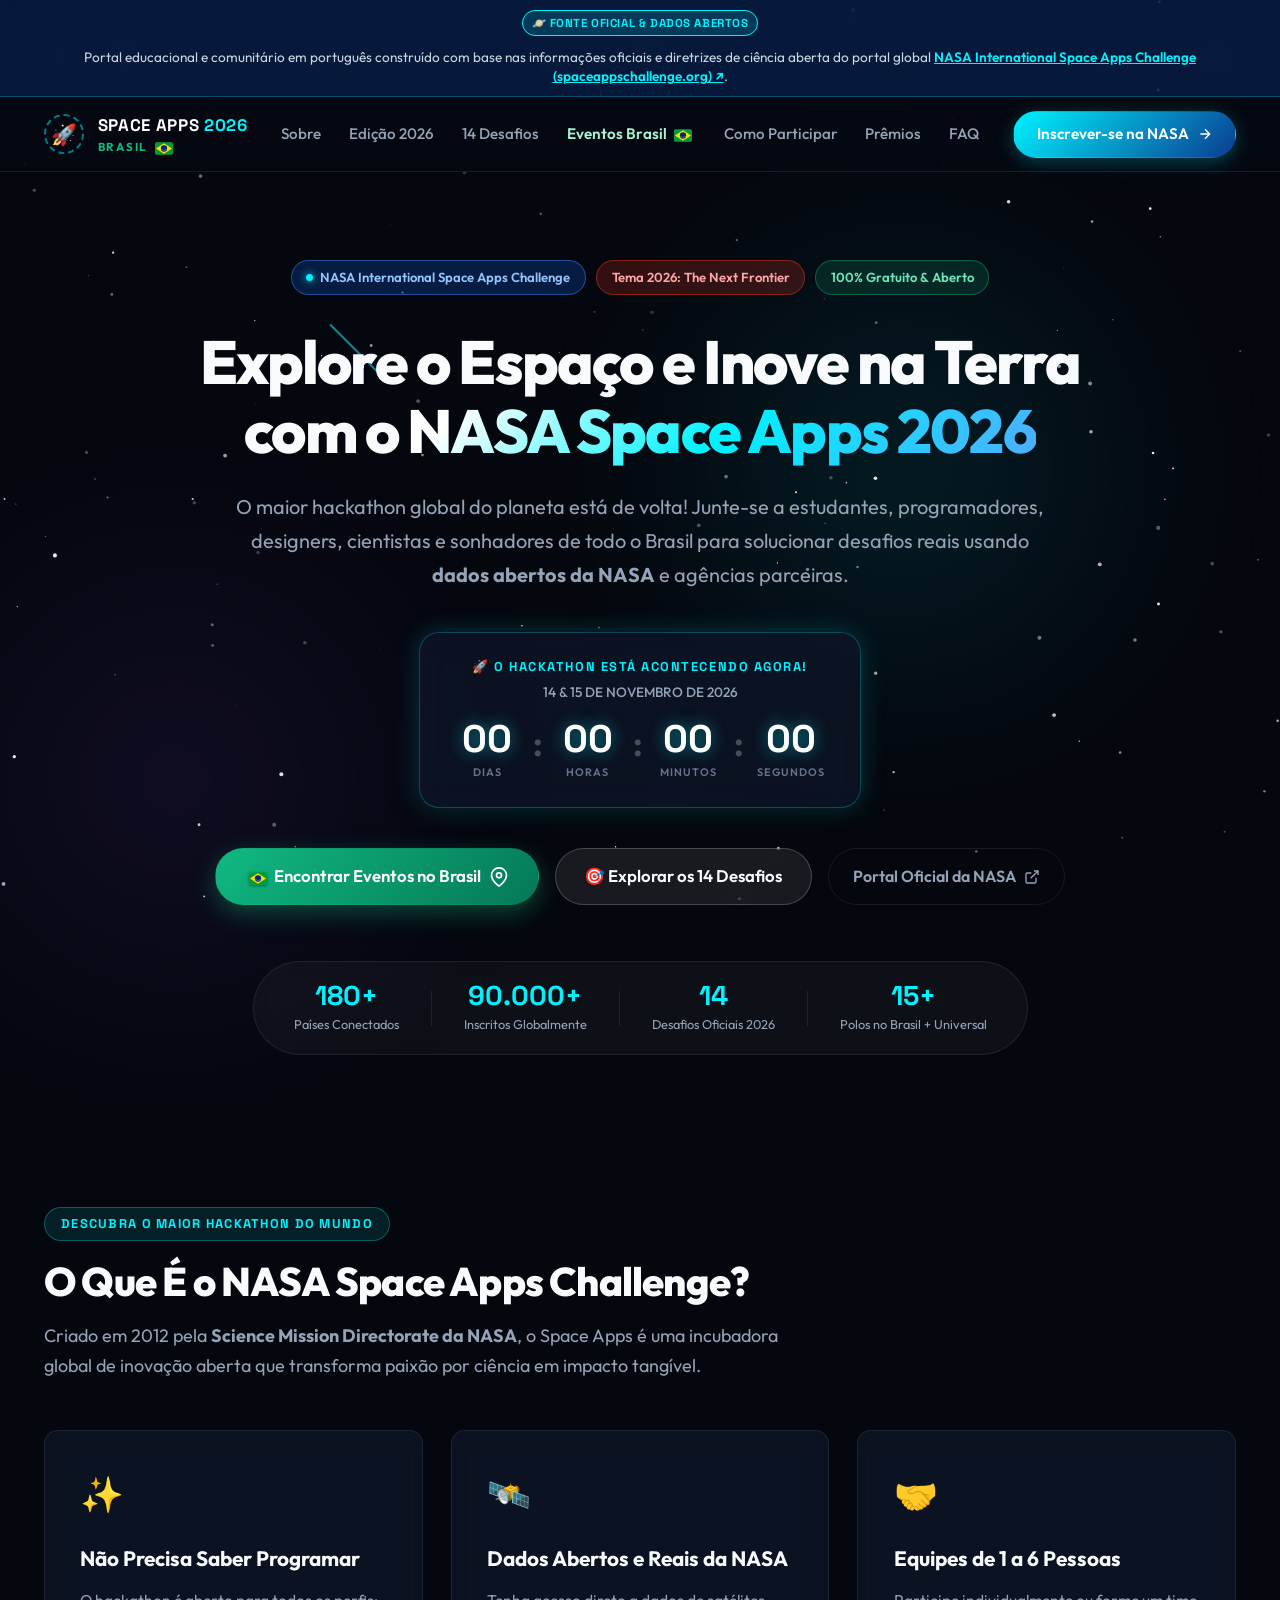
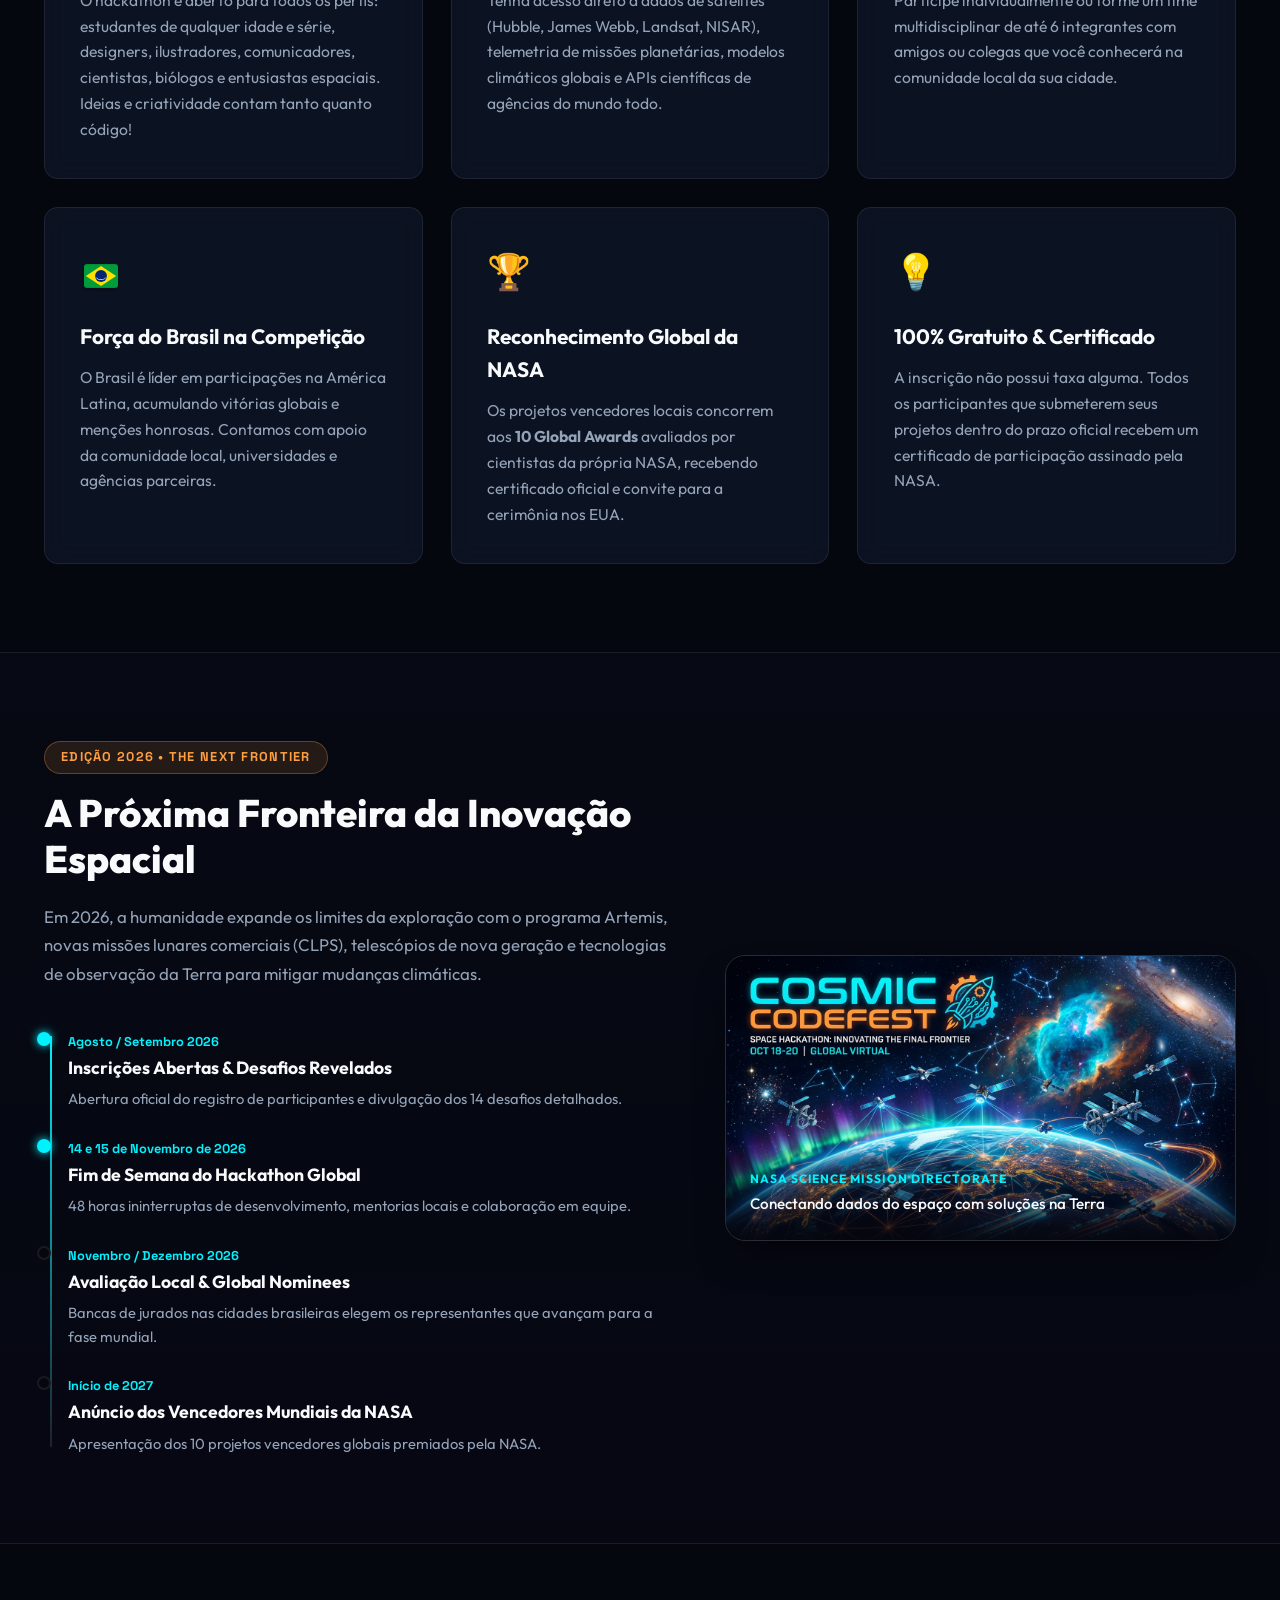
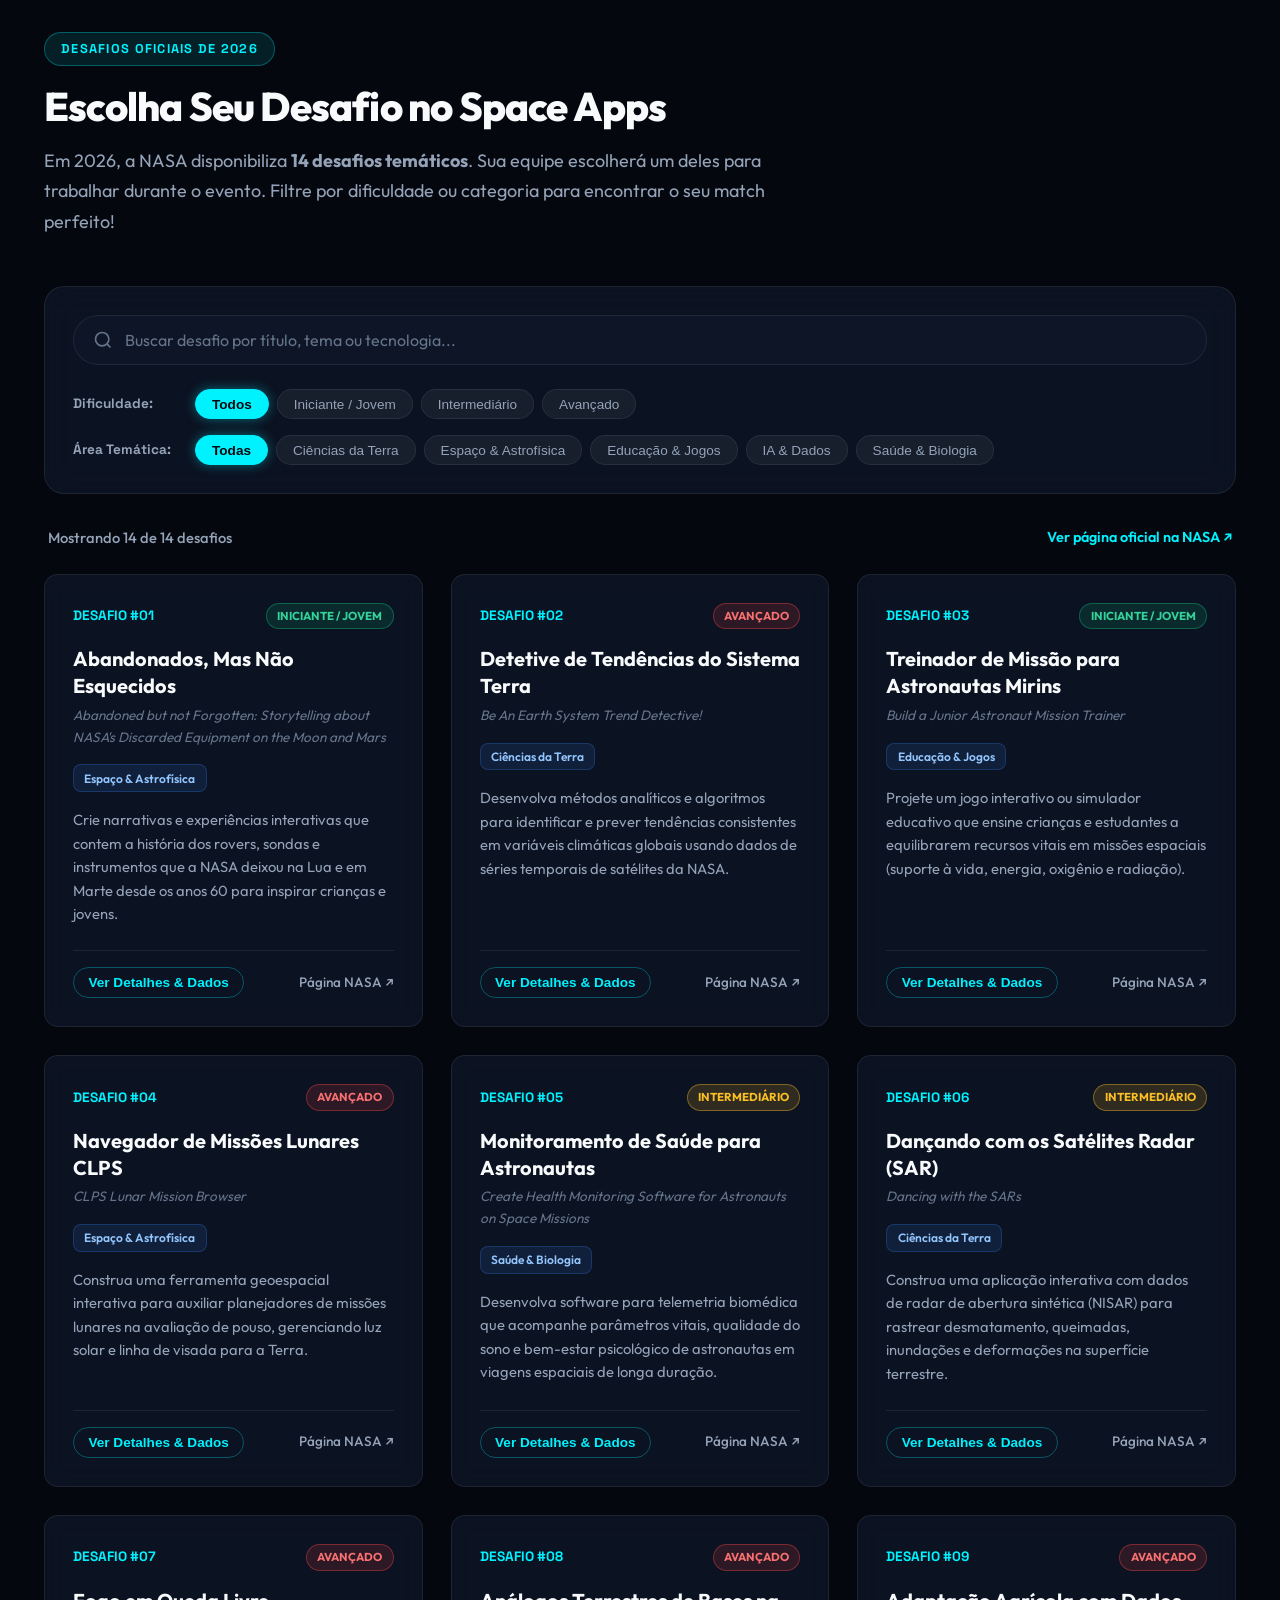
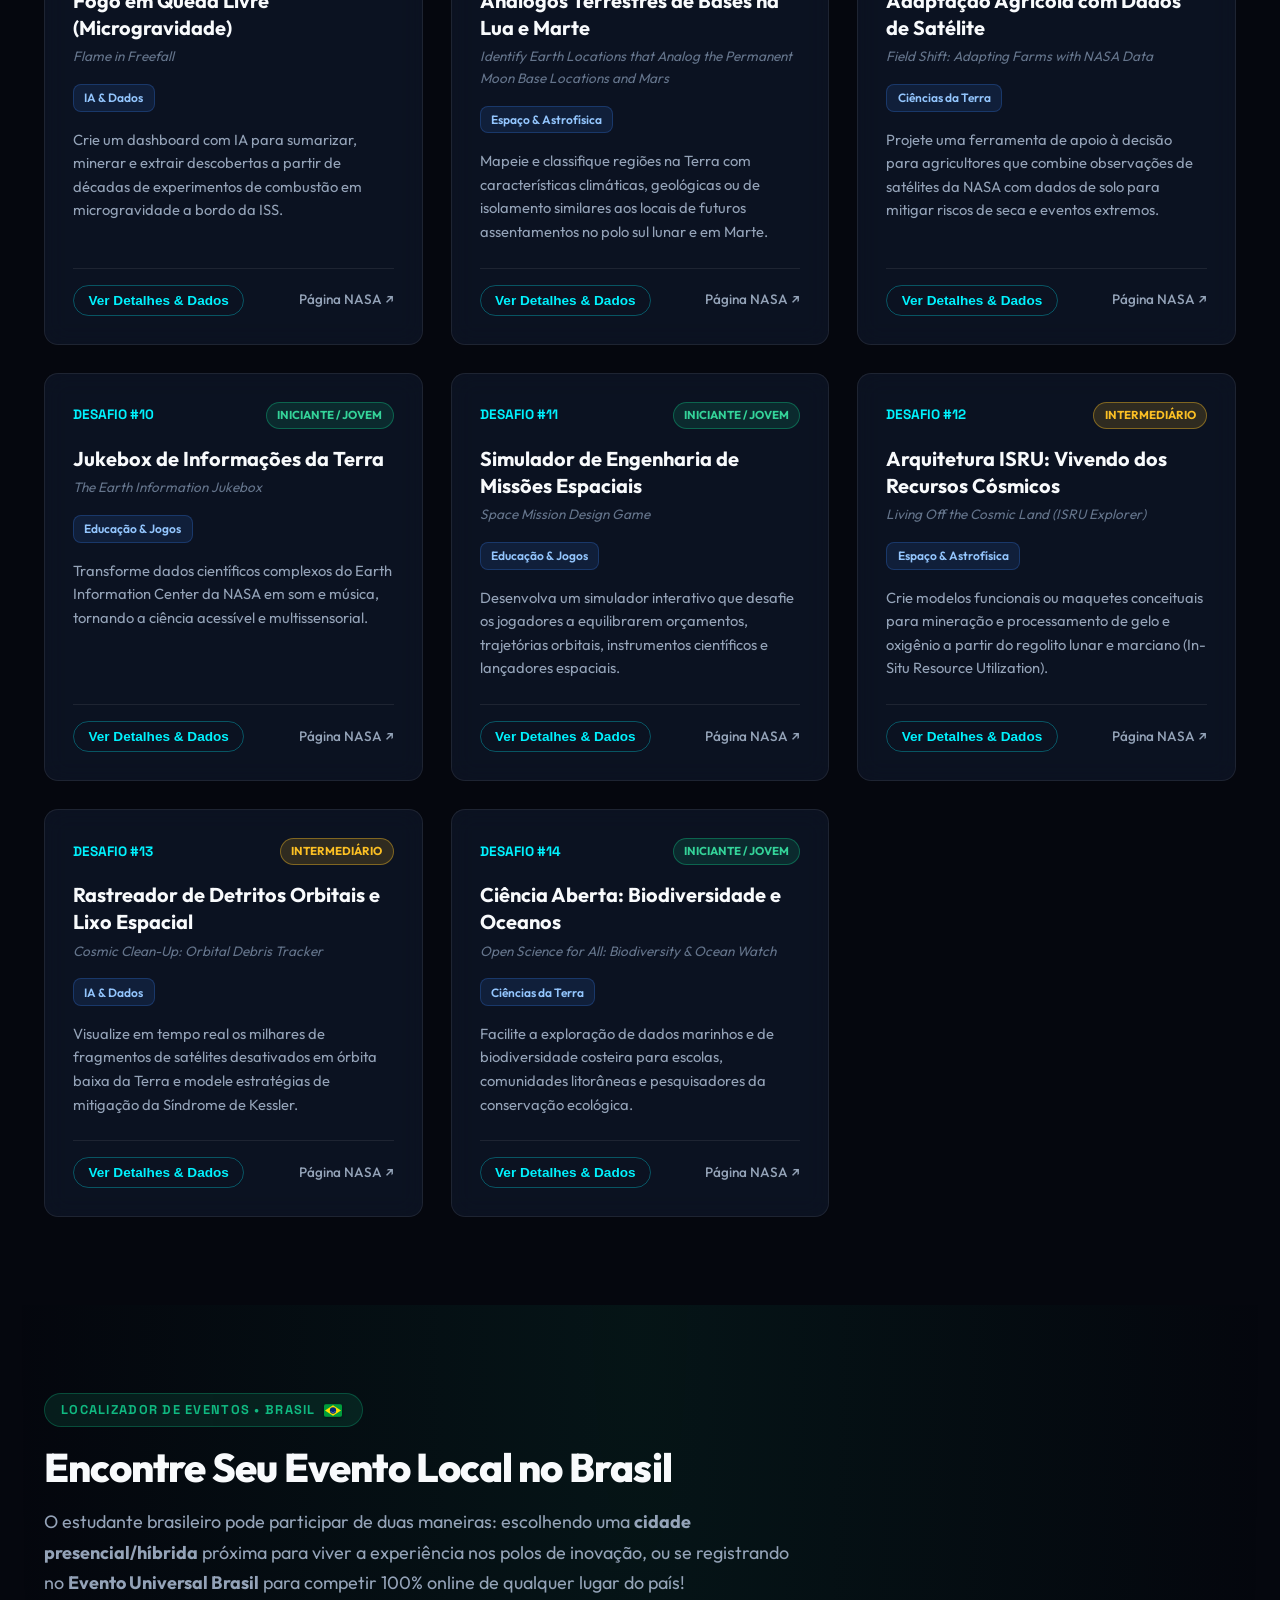
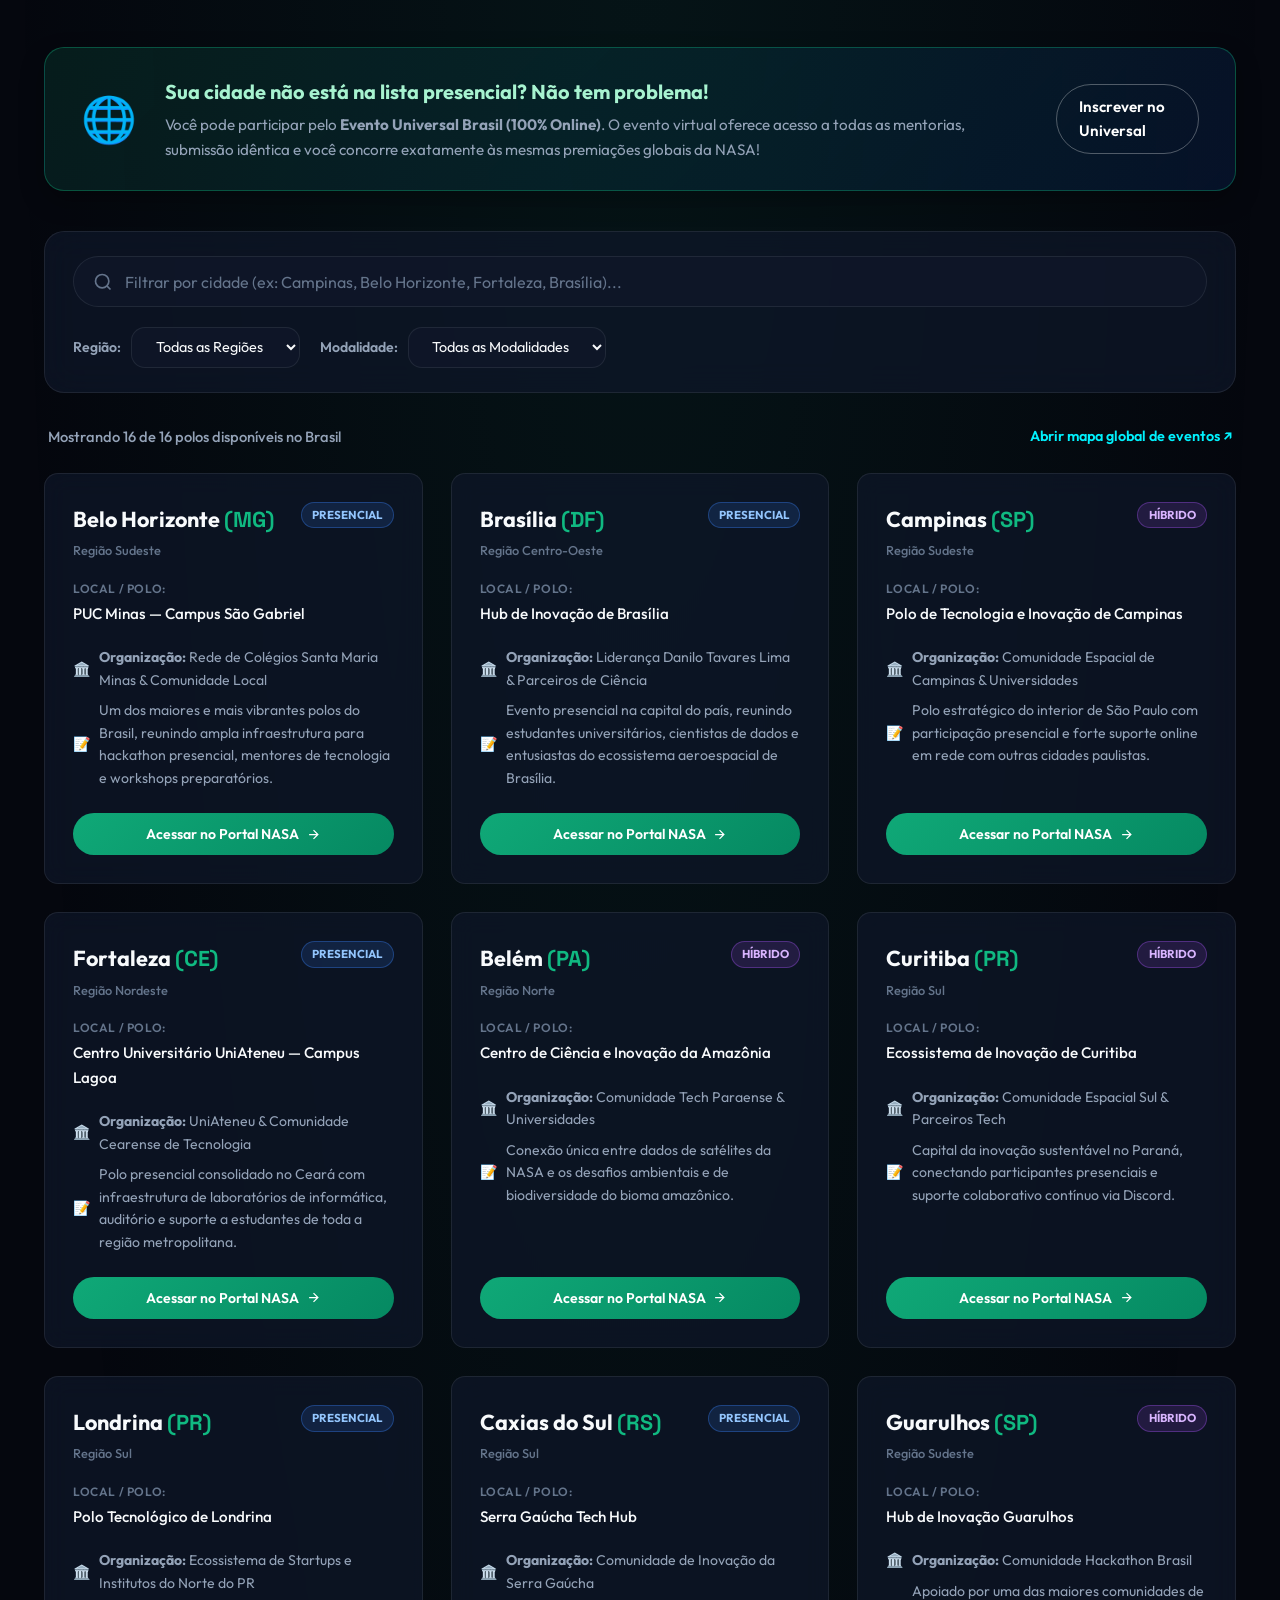
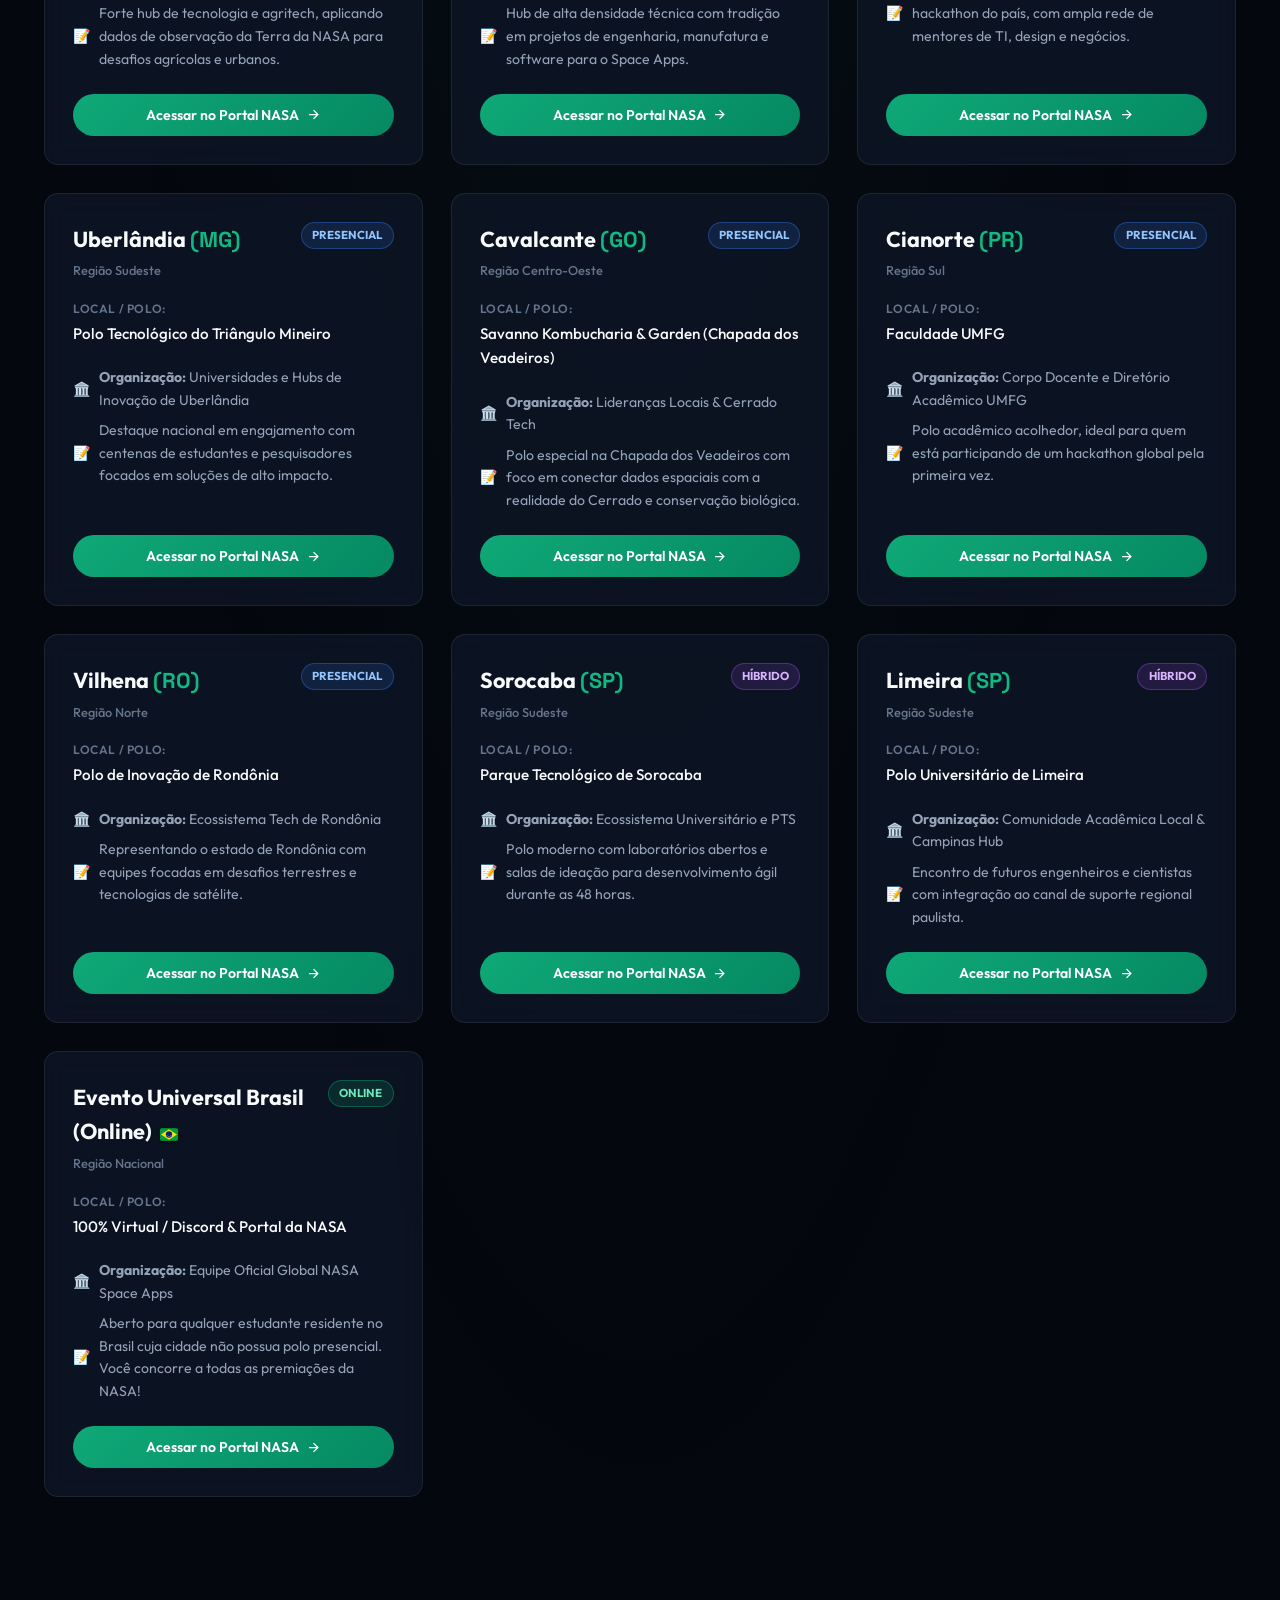
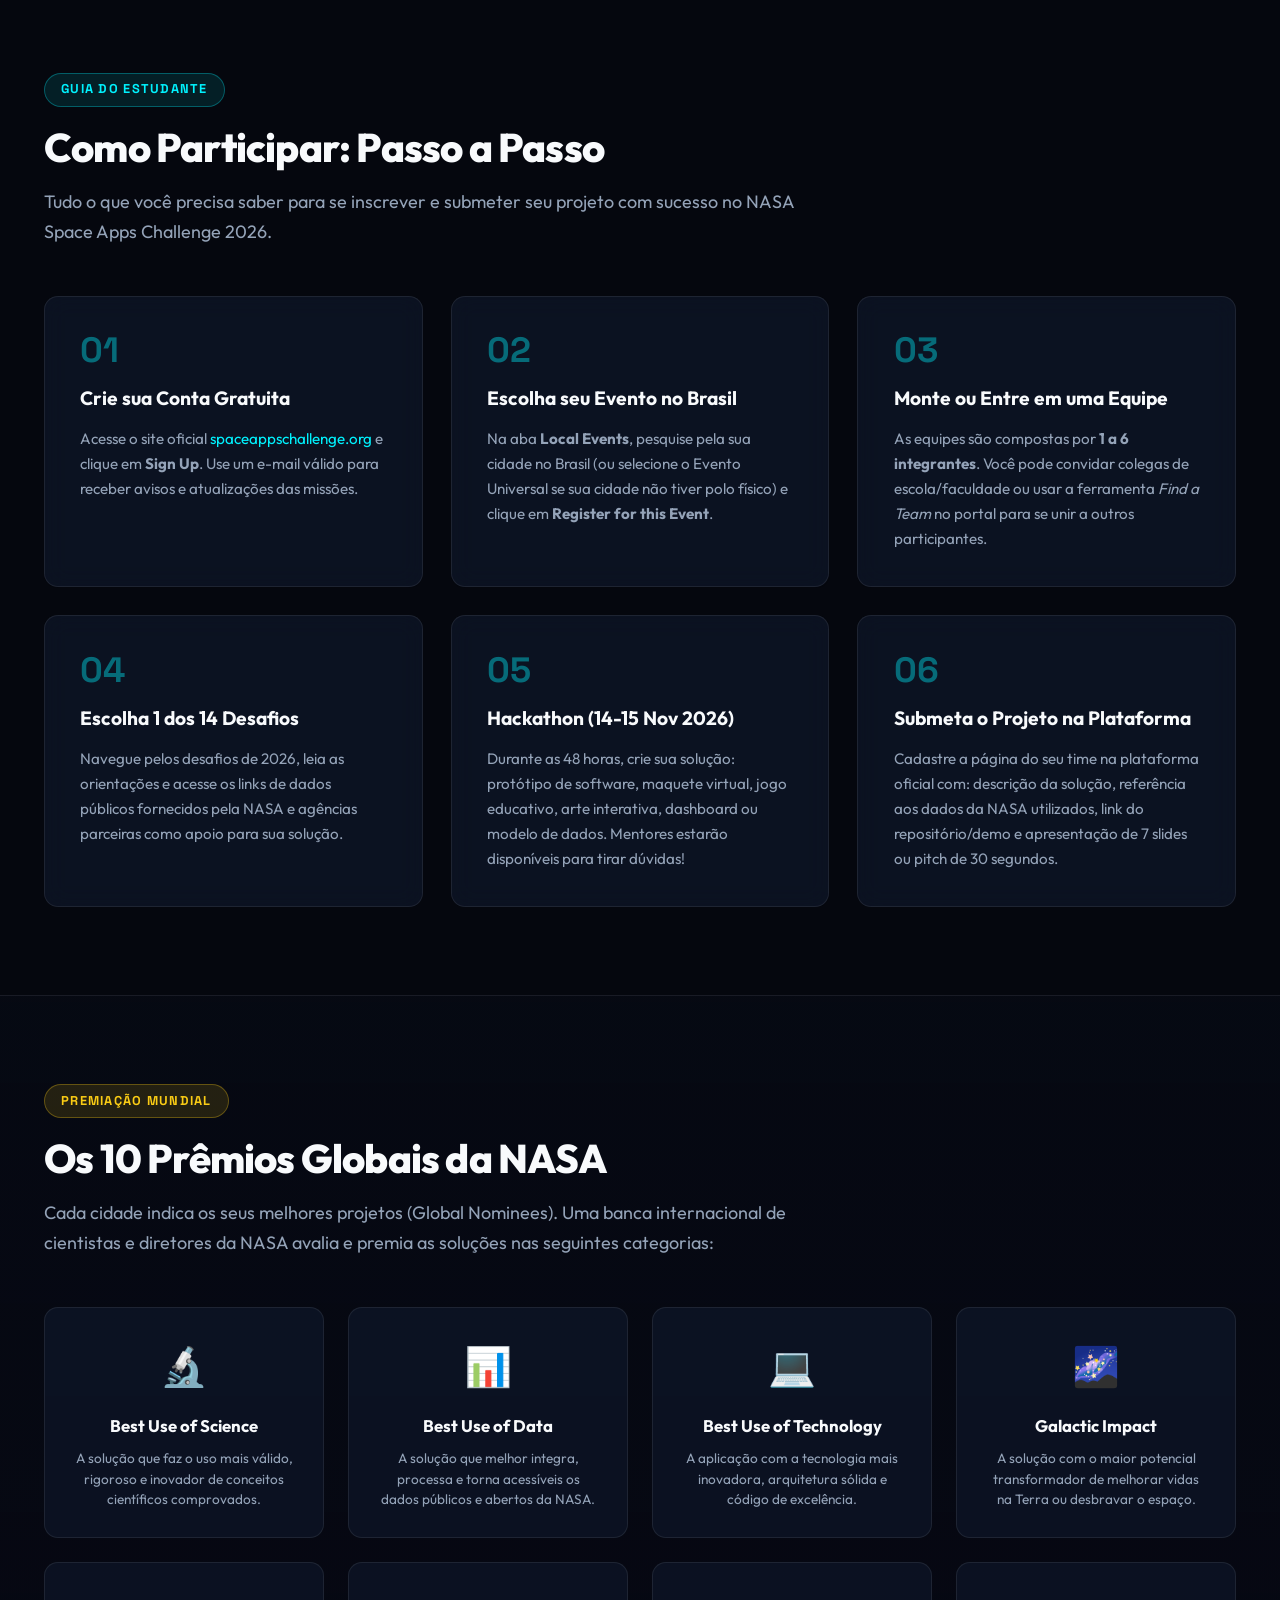
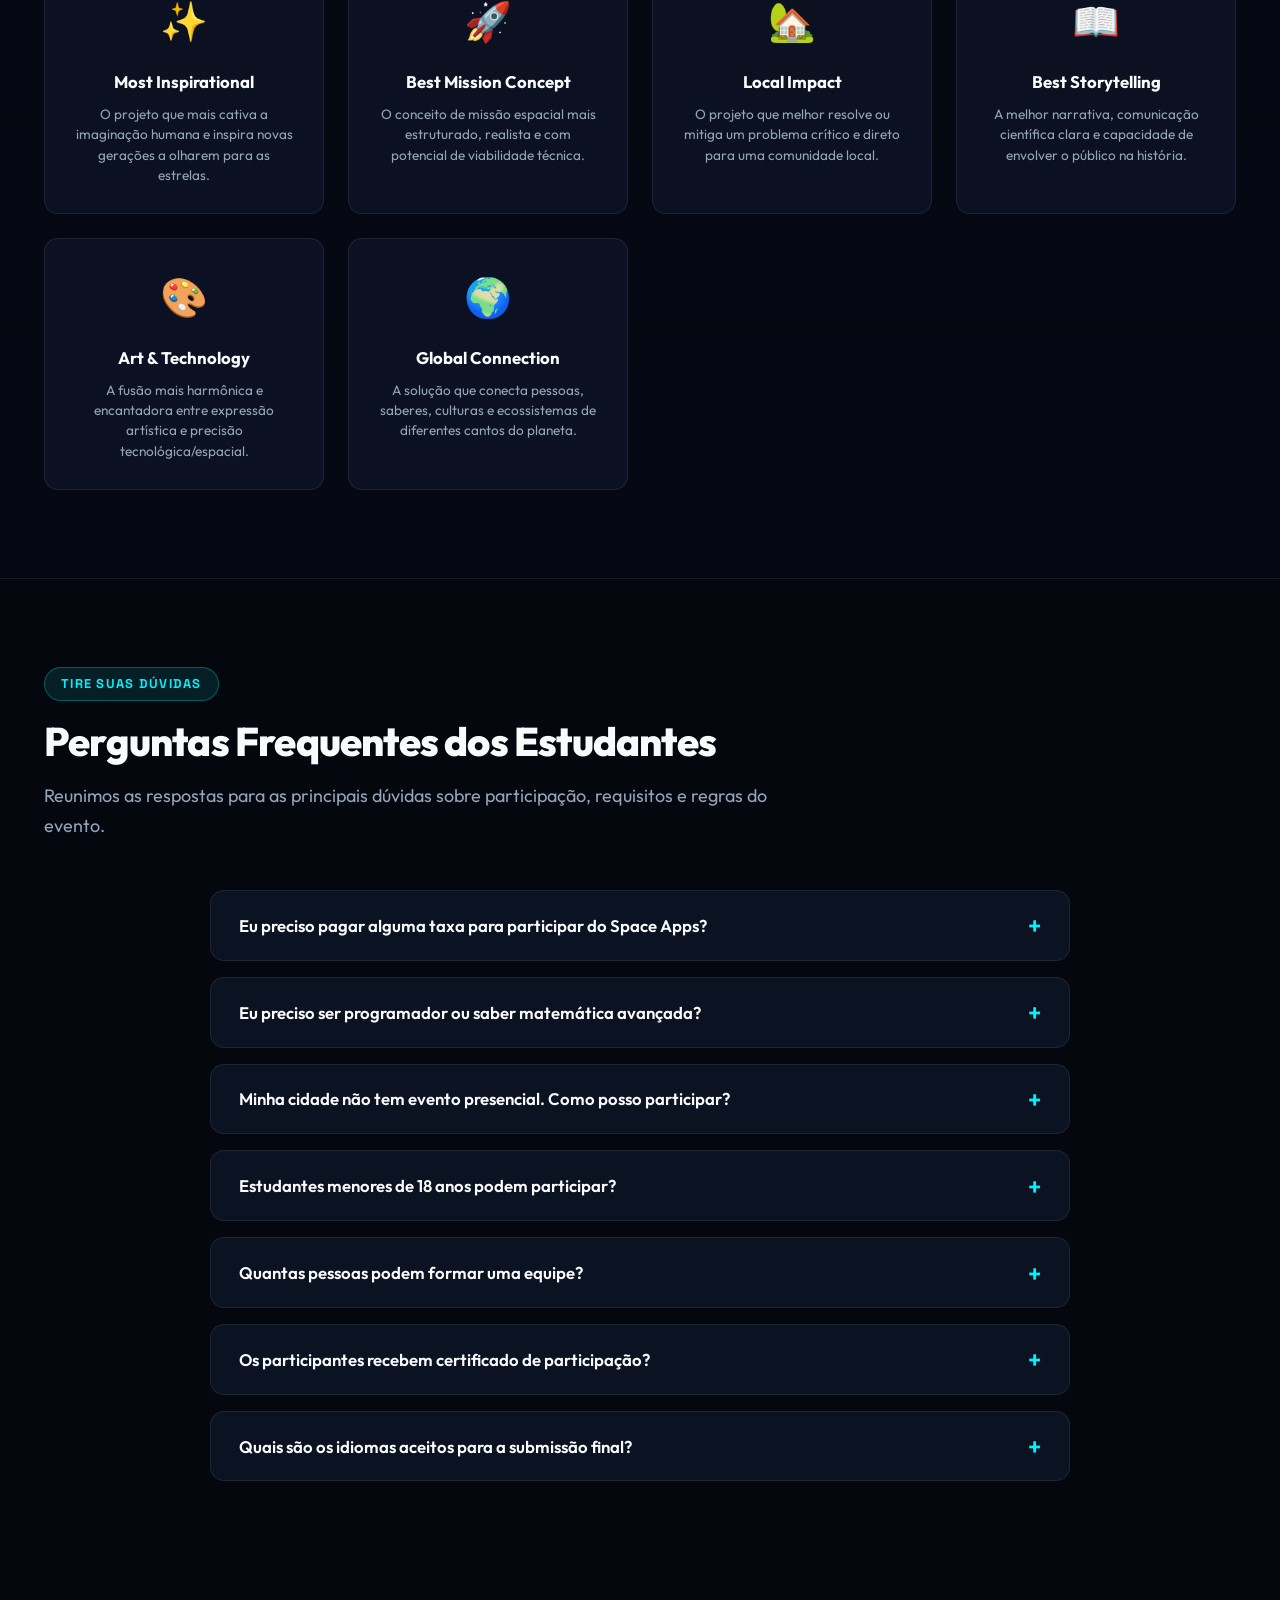
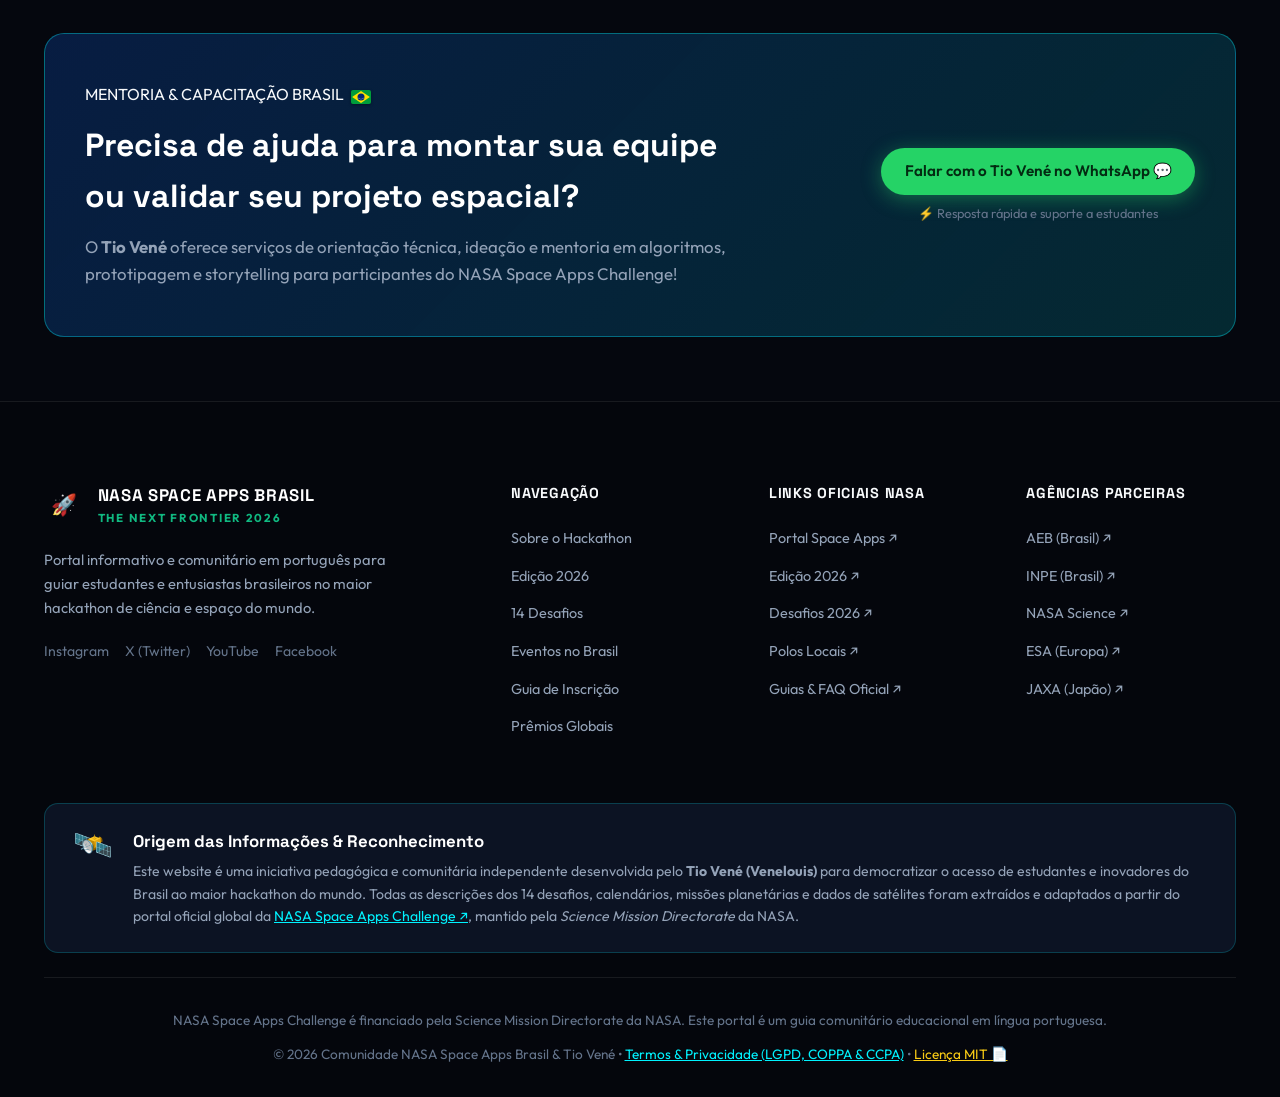
==== commit e74d255a: "feat: substitui emojis BR por bandeira SVG e adiciona avisos de fonte oficial da NASA" ====
--- a/index.html
+++ b/index.html
@@ -47,6 +47,19 @@
   <!-- Canvas de Estrelas Animadas -->
   <canvas id="space-canvas" aria-hidden="true"></canvas>
 
+  <!-- Banner de Transparência e Fonte Oficial -->
+  <aside class="official-disclaimer-banner" aria-label="Aviso oficial de fonte de dados">
+    <div class="container disclaimer-banner-inner">
+      <span class="disclaimer-badge">🪐 FONTE OFICIAL & DADOS ABERTOS</span>
+      <p class="disclaimer-text">
+        Portal educacional e comunitário em português construído com base nas informações oficiais e diretrizes de
+        ciência aberta do portal global <a href="https://www.spaceappschallenge.org/" target="_blank"
+          rel="noopener noreferrer">NASA International Space Apps Challenge (spaceappschallenge.org) ↗</a>.
+      </p>
+    </div>
+  </aside>
+
+
   <!-- Navbar Fixa com Glassmorphism -->
   <header class="site-header" id="navbar">
     <div class="nav-container">
@@ -57,7 +70,13 @@
         </div>
         <div class="brand-text">
           <span class="brand-title">SPACE APPS <span class="highlight">2026</span></span>
-          <span class="brand-subtitle">BRASIL 🇧🇷</span>
+          <span class="brand-subtitle">BRASIL <svg class="brazil-flag" width="18" height="13" viewBox="0 0 720 504"
+              aria-label="Brasil" style="vertical-align: middle; border-radius: 2px; display: inline-block;">
+              <rect width="720" height="504" fill="#009c3b" />
+              <polygon points="360,37.8 680.4,252 360,466.2 39.6,252" fill="#ffdf00" />
+              <circle cx="360" cy="252" r="126" fill="#002776" />
+              <path d="M 234 252 A 136 136 0 0 0 486 252 A 148 148 0 0 1 234 252" fill="#ffffff" />
+            </svg></span>
         </div>
       </a>
 
@@ -65,7 +84,14 @@
         <a href="#sobre" class="nav-item">Sobre</a>
         <a href="#edicao-2026" class="nav-item">Edição 2026</a>
         <a href="#desafios" class="nav-item">14 Desafios</a>
-        <a href="#eventos-brasil" class="nav-item highlight-nav">Eventos Brasil 🇧🇷</a>
+        <a href="#eventos-brasil" class="nav-item highlight-nav">Eventos Brasil <svg class="brazil-flag" width="18"
+            height="13" viewBox="0 0 720 504" aria-label="Brasil"
+            style="vertical-align: middle; border-radius: 2px; display: inline-block;">
+            <rect width="720" height="504" fill="#009c3b" />
+            <polygon points="360,37.8 680.4,252 360,466.2 39.6,252" fill="#ffdf00" />
+            <circle cx="360" cy="252" r="126" fill="#002776" />
+            <path d="M 234 252 A 136 136 0 0 0 486 252 A 148 148 0 0 1 234 252" fill="#ffffff" />
+          </svg></a>
         <a href="#como-participar" class="nav-item">Como Participar</a>
         <a href="#premios" class="nav-item">Prêmios</a>
         <a href="#faq" class="nav-item">FAQ</a>
@@ -95,7 +121,14 @@
       <a href="#sobre" class="mobile-nav-link">Sobre o Evento</a>
       <a href="#edicao-2026" class="mobile-nav-link">Edição 2026</a>
       <a href="#desafios" class="mobile-nav-link">14 Desafios Oficiais</a>
-      <a href="#eventos-brasil" class="mobile-nav-link">Eventos no Brasil 🇧🇷</a>
+      <a href="#eventos-brasil" class="mobile-nav-link">Eventos no Brasil <svg class="brazil-flag" width="18"
+          height="13" viewBox="0 0 720 504" aria-label="Brasil"
+          style="vertical-align: middle; border-radius: 2px; display: inline-block;">
+          <rect width="720" height="504" fill="#009c3b" />
+          <polygon points="360,37.8 680.4,252 360,466.2 39.6,252" fill="#ffdf00" />
+          <circle cx="360" cy="252" r="126" fill="#002776" />
+          <path d="M 234 252 A 136 136 0 0 0 486 252 A 148 148 0 0 1 234 252" fill="#ffffff" />
+        </svg></a>
       <a href="#como-participar" class="mobile-nav-link">Passo a Passo de Inscrição</a>
       <a href="#premios" class="mobile-nav-link">10 Prêmios Globais</a>
       <a href="#faq" class="mobile-nav-link">Dúvidas Frequentes (FAQ)</a>
@@ -160,7 +193,13 @@
 
         <div class="hero-cta-group">
           <a href="#eventos-brasil" class="btn btn-hero-primary" id="btn-hero-find-brasil">
-            <span>🇧🇷 Encontrar Eventos no Brasil</span>
+            <span><svg class="brazil-flag" width="18" height="13" viewBox="0 0 720 504" aria-label="Brasil"
+                style="vertical-align: middle; border-radius: 2px; display: inline-block;">
+                <rect width="720" height="504" fill="#009c3b" />
+                <polygon points="360,37.8 680.4,252 360,466.2 39.6,252" fill="#ffdf00" />
+                <circle cx="360" cy="252" r="126" fill="#002776" />
+                <path d="M 234 252 A 136 136 0 0 0 486 252 A 148 148 0 0 1 234 252" fill="#ffffff" />
+              </svg> Encontrar Eventos no Brasil</span>
             <svg width="20" height="20" viewBox="0 0 24 24" fill="none" stroke="currentColor" stroke-width="2">
               <path d="M21 10c0 7-9 13-9 13s-9-6-9-13a9 9 0 0 1 18 0z" />
               <circle cx="12" cy="10" r="3" />
@@ -244,7 +283,13 @@
           </div>
 
           <div class="feature-card">
-            <div class="feature-icon">🇧🇷</div>
+            <div class="feature-icon"><svg class="brazil-flag" width="34" height="24" viewBox="0 0 720 504"
+                aria-label="Brasil" style="vertical-align: middle; border-radius: 3px; display: inline-block;">
+                <rect width="720" height="504" fill="#009c3b" />
+                <polygon points="360,37.8 680.4,252 360,466.2 39.6,252" fill="#ffdf00" />
+                <circle cx="360" cy="252" r="126" fill="#002776" />
+                <path d="M 234 252 A 136 136 0 0 0 486 252 A 148 148 0 0 1 234 252" fill="#ffffff" />
+              </svg></div>
             <h3 class="feature-title">Força do Brasil na Competição</h3>
             <p class="feature-desc">
               O Brasil é líder em participações na América Latina, acumulando vitórias globais e menções honrosas.
@@ -410,7 +455,14 @@
     <section class="section section-brasil" id="eventos-brasil">
       <div class="container">
         <div class="brasil-header">
-          <div class="section-badge badge-green">LOCALIZADOR DE EVENTOS • BRASIL 🇧🇷</div>
+          <div class="section-badge badge-green">LOCALIZADOR DE EVENTOS • BRASIL <svg class="brazil-flag" width="18"
+              height="13" viewBox="0 0 720 504" aria-label="Brasil"
+              style="vertical-align: middle; border-radius: 2px; display: inline-block;">
+              <rect width="720" height="504" fill="#009c3b" />
+              <polygon points="360,37.8 680.4,252 360,466.2 39.6,252" fill="#ffdf00" />
+              <circle cx="360" cy="252" r="126" fill="#002776" />
+              <path d="M 234 252 A 136 136 0 0 0 486 252 A 148 148 0 0 1 234 252" fill="#ffffff" />
+            </svg></div>
           <h2 class="section-title">Encontre Seu Evento Local no Brasil</h2>
           <p class="section-subtitle">
             O estudante brasileiro pode participar de duas maneiras: escolhendo uma <strong>cidade
@@ -855,6 +907,22 @@
         </div>
       </div>
 
+      <!-- Card de Isenção e Atribuição Oficial -->
+      <div class="footer-disclaimer-card">
+        <div class="disclaimer-card-icon">🛰️</div>
+        <div class="disclaimer-card-content">
+          <h4 class="disclaimer-card-title">Origem das Informações & Reconhecimento</h4>
+          <p>
+            Este website é uma iniciativa pedagógica e comunitária independente desenvolvida pelo <strong>Tio Vené
+              (Venelouis)</strong> para democratizar o acesso de estudantes e inovadores do Brasil ao maior hackathon do
+            mundo. Todas as descrições dos 14 desafios, calendários, missões planetárias e dados de satélites foram
+            extraídos e adaptados a partir do portal oficial global da <a href="https://www.spaceappschallenge.org"
+              target="_blank" rel="noopener noreferrer">NASA Space Apps Challenge ↗</a>, mantido pela <em>Science
+              Mission Directorate</em> da NASA.
+          </p>
+        </div>
+      </div>
+
       <div class="footer-bottom">
         <p>
           NASA Space Apps Challenge é financiado pela Science Mission Directorate da NASA. Este portal é um guia
--- a/styles.css
+++ b/styles.css
@@ -1721,3 +1721,99 @@
     gap: 2rem;
   }
 }
+
+/* ==========================================================================
+   Bandeira do Brasil em SVG & Avisos de Fonte Oficial
+   ========================================================================== */
+.brazil-flag {
+  display: inline-block;
+  vertical-align: middle;
+  border-radius: 2px;
+  box-shadow: 0 1px 3px rgba(0, 0, 0, 0.4);
+  margin: 0 4px;
+}
+
+/* Banner de Aviso no Topo */
+.official-disclaimer-banner {
+  background: rgba(11, 61, 145, 0.35);
+  border-bottom: 1px solid rgba(0, 242, 254, 0.25);
+  backdrop-filter: blur(12px);
+  padding: 0.6rem 0;
+  position: relative;
+  z-index: 101;
+  font-size: 0.85rem;
+}
+
+.disclaimer-banner-inner {
+  display: flex;
+  align-items: center;
+  justify-content: center;
+  gap: 0.75rem;
+  flex-wrap: wrap;
+  text-align: center;
+}
+
+.disclaimer-badge {
+  background: rgba(0, 242, 254, 0.15);
+  border: 1px solid var(--cyan-primary);
+  color: var(--cyan-primary);
+  font-family: var(--font-display);
+  font-size: 0.72rem;
+  font-weight: 700;
+  padding: 0.2rem 0.55rem;
+  border-radius: var(--radius-full);
+  letter-spacing: 0.05em;
+}
+
+.disclaimer-text {
+  color: #cbd5e1;
+  line-height: 1.4;
+}
+
+.disclaimer-text a {
+  color: var(--cyan-primary);
+  font-weight: 600;
+  text-decoration: underline;
+}
+
+.disclaimer-text a:hover {
+  color: #fff;
+}
+
+/* Card de Disclaimer no Rodapé */
+.footer-disclaimer-card {
+  background: rgba(15, 23, 42, 0.8);
+  border: 1px solid rgba(0, 242, 254, 0.2);
+  border-radius: var(--radius-md);
+  padding: 1.5rem 1.75rem;
+  display: flex;
+  gap: 1.25rem;
+  align-items: flex-start;
+  margin: 2.5rem 0 1.5rem 0;
+  backdrop-filter: blur(12px);
+}
+
+.disclaimer-card-icon {
+  font-size: 2rem;
+  flex-shrink: 0;
+  line-height: 1;
+}
+
+.disclaimer-card-title {
+  color: #fff;
+  font-family: var(--font-display);
+  font-size: 1.05rem;
+  font-weight: 700;
+  margin-bottom: 0.35rem;
+}
+
+.disclaimer-card-content p {
+  color: var(--text-secondary);
+  font-size: 0.88rem;
+  line-height: 1.6;
+}
+
+.disclaimer-card-content a {
+  color: var(--cyan-primary);
+  text-decoration: underline;
+}
